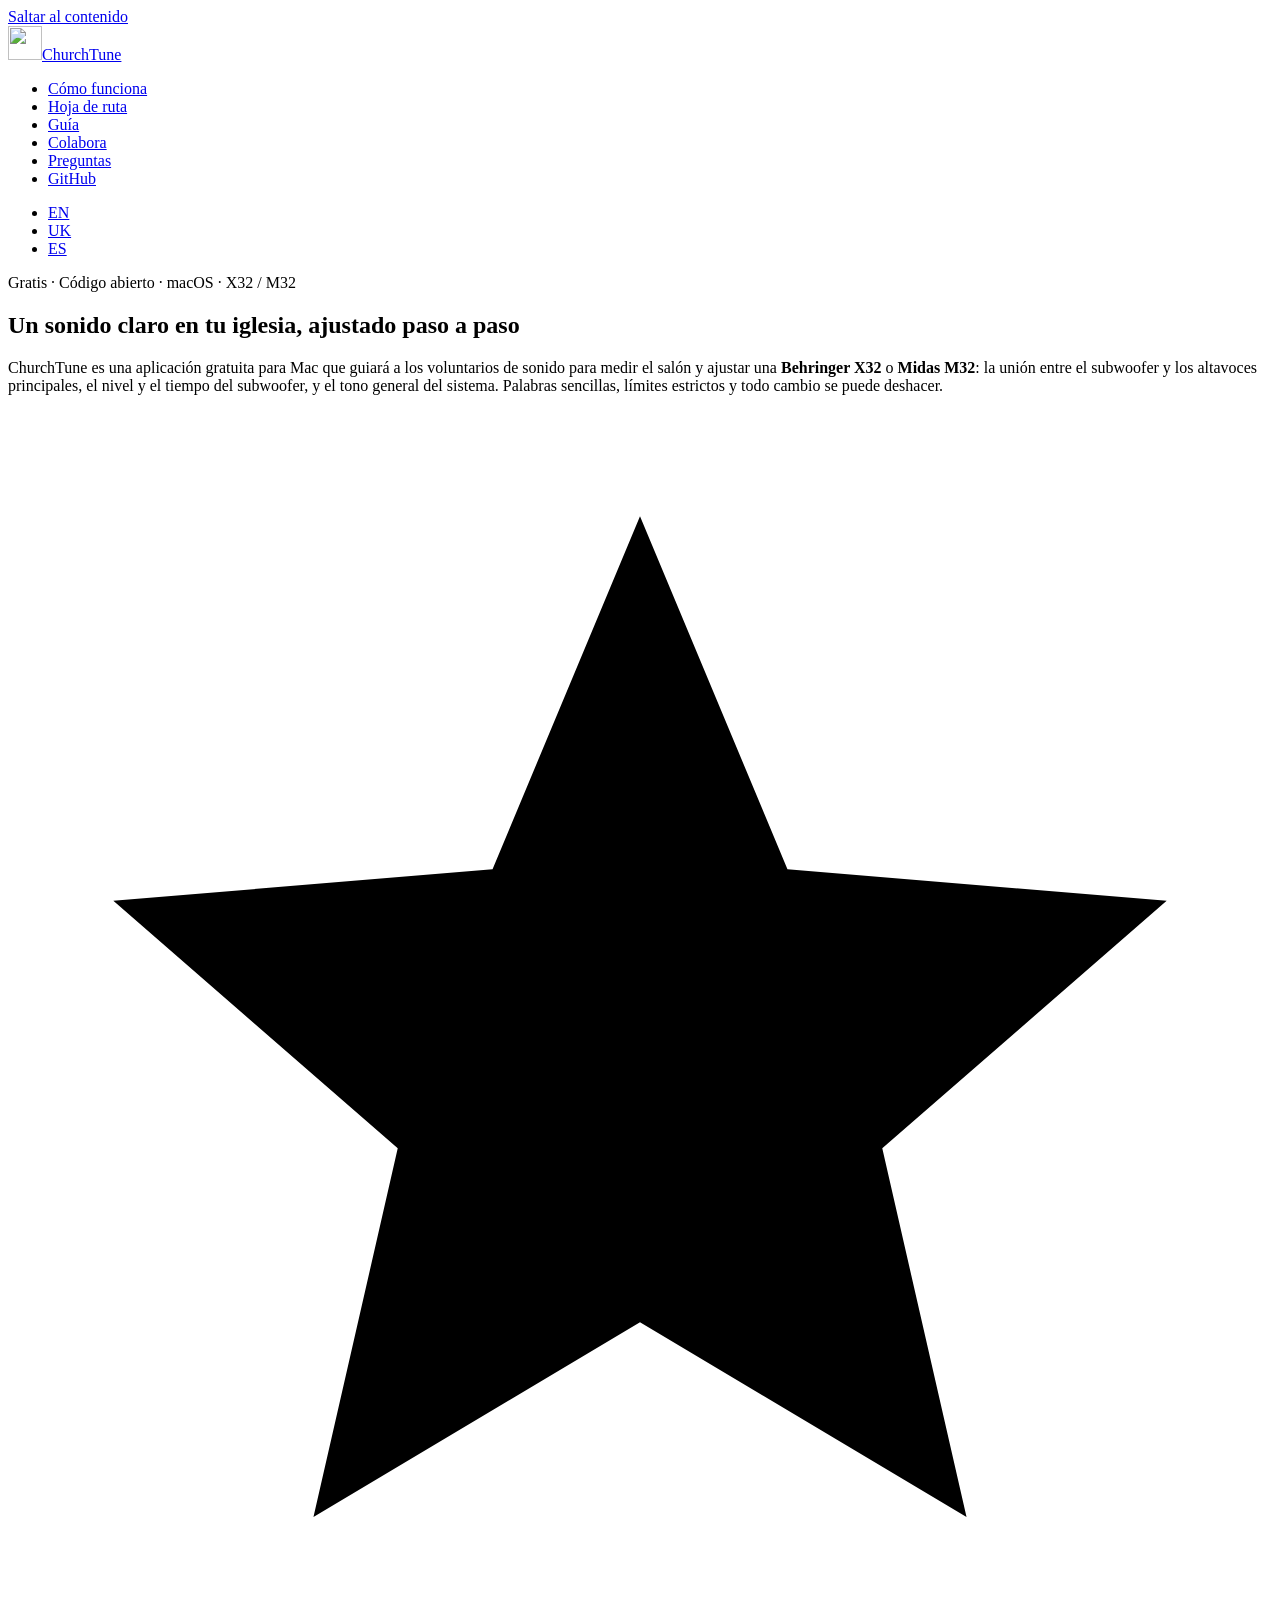
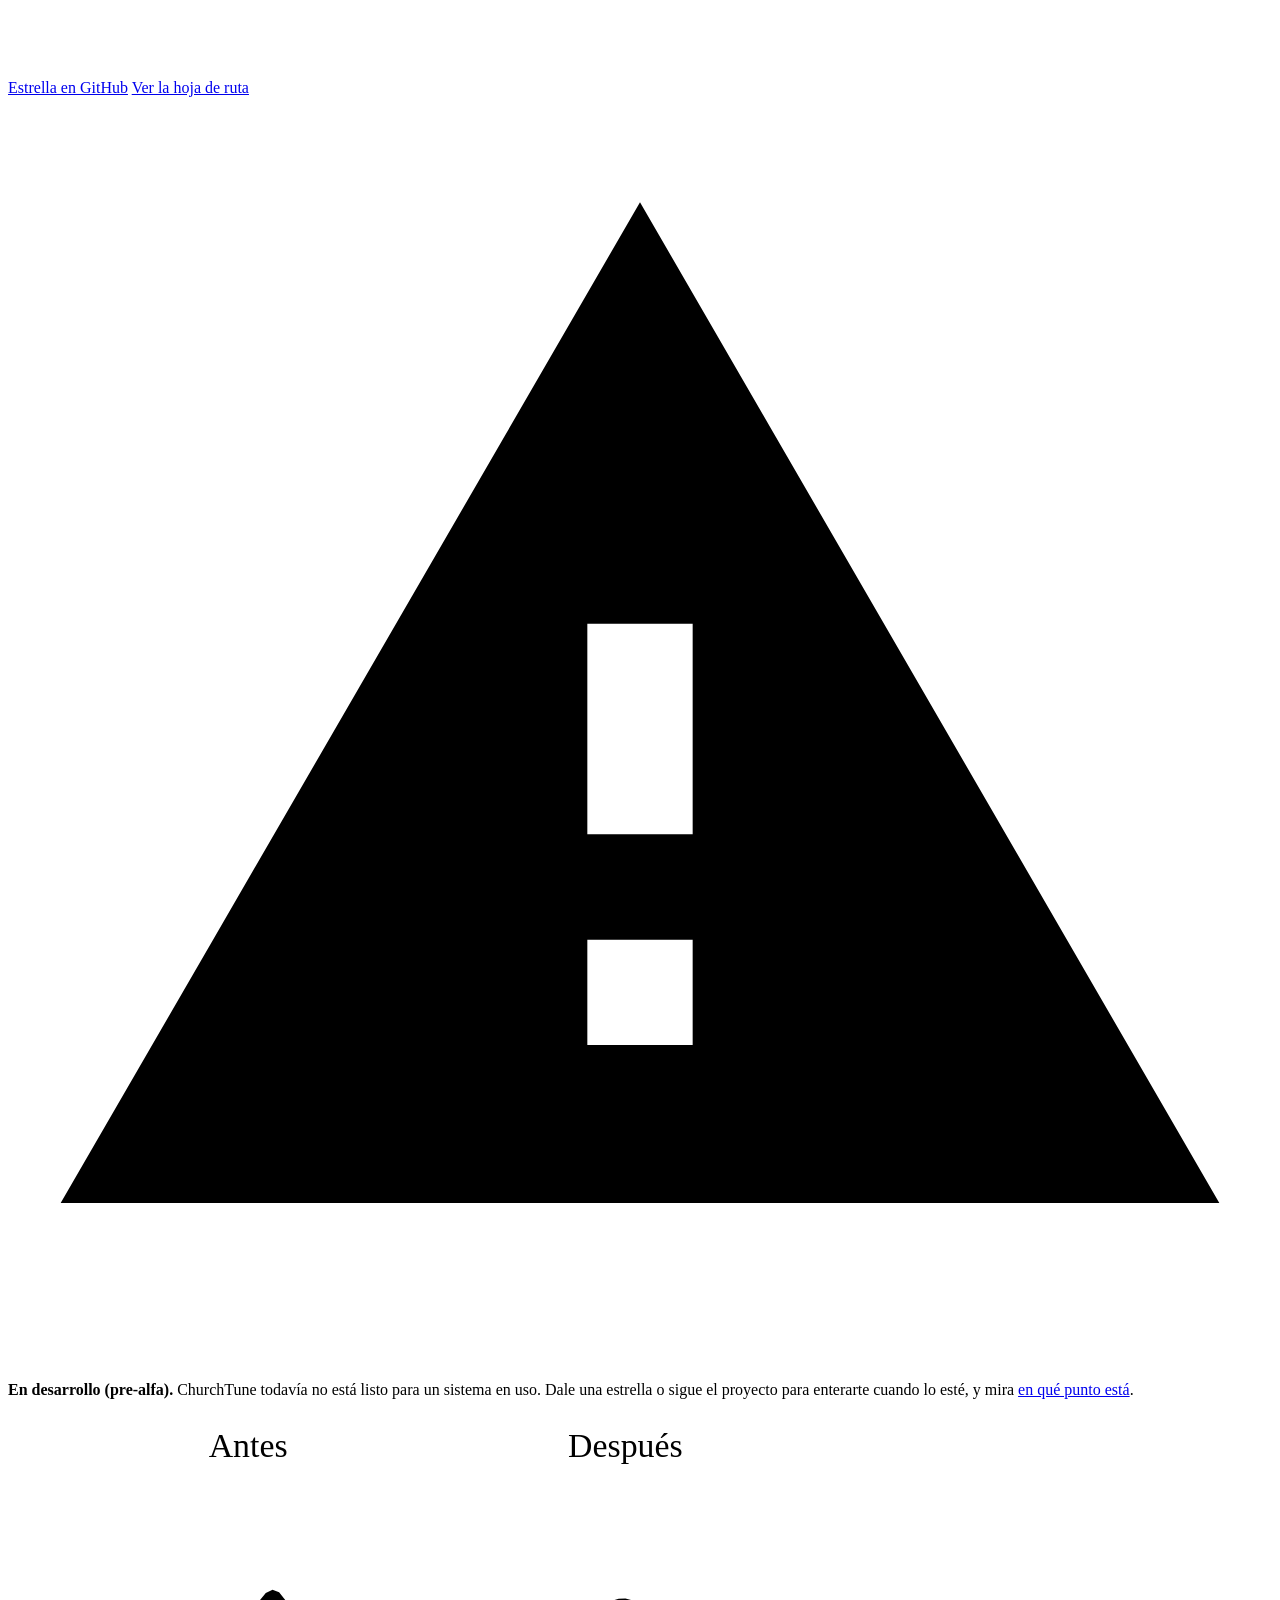
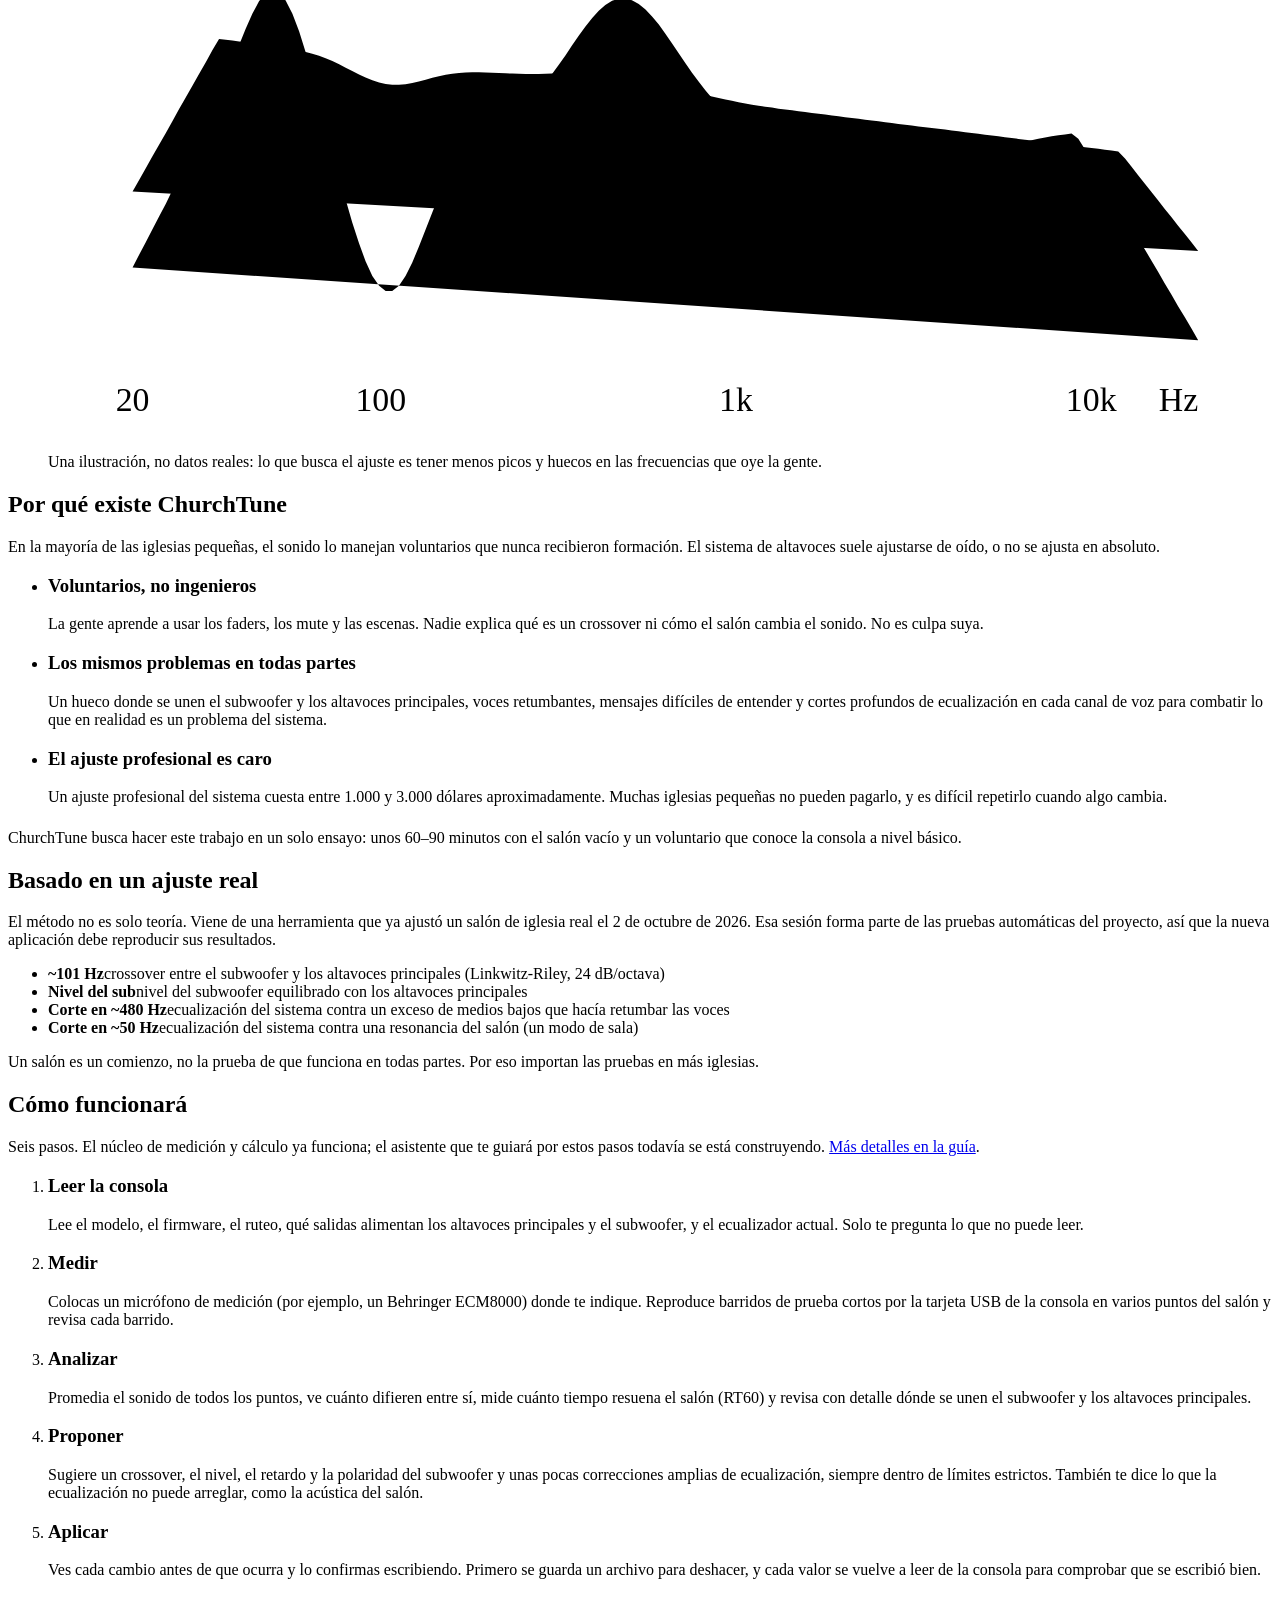
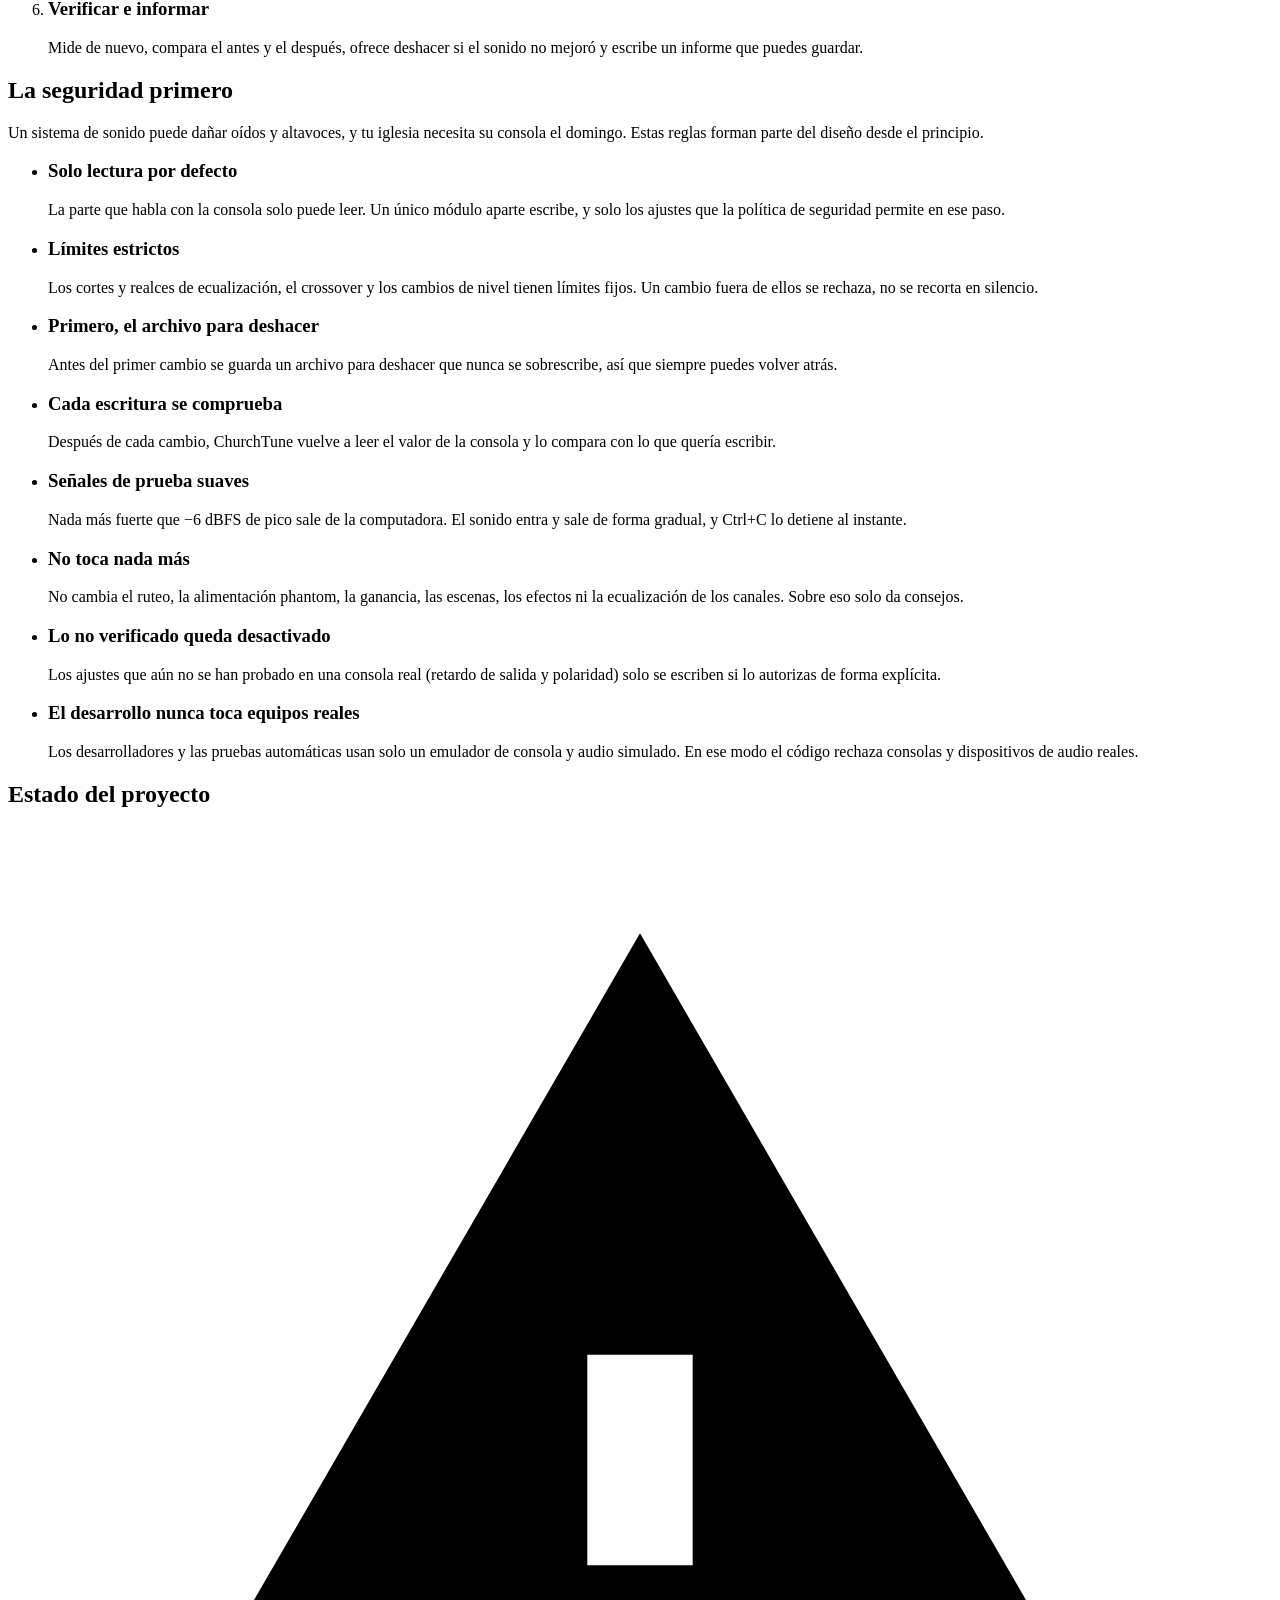
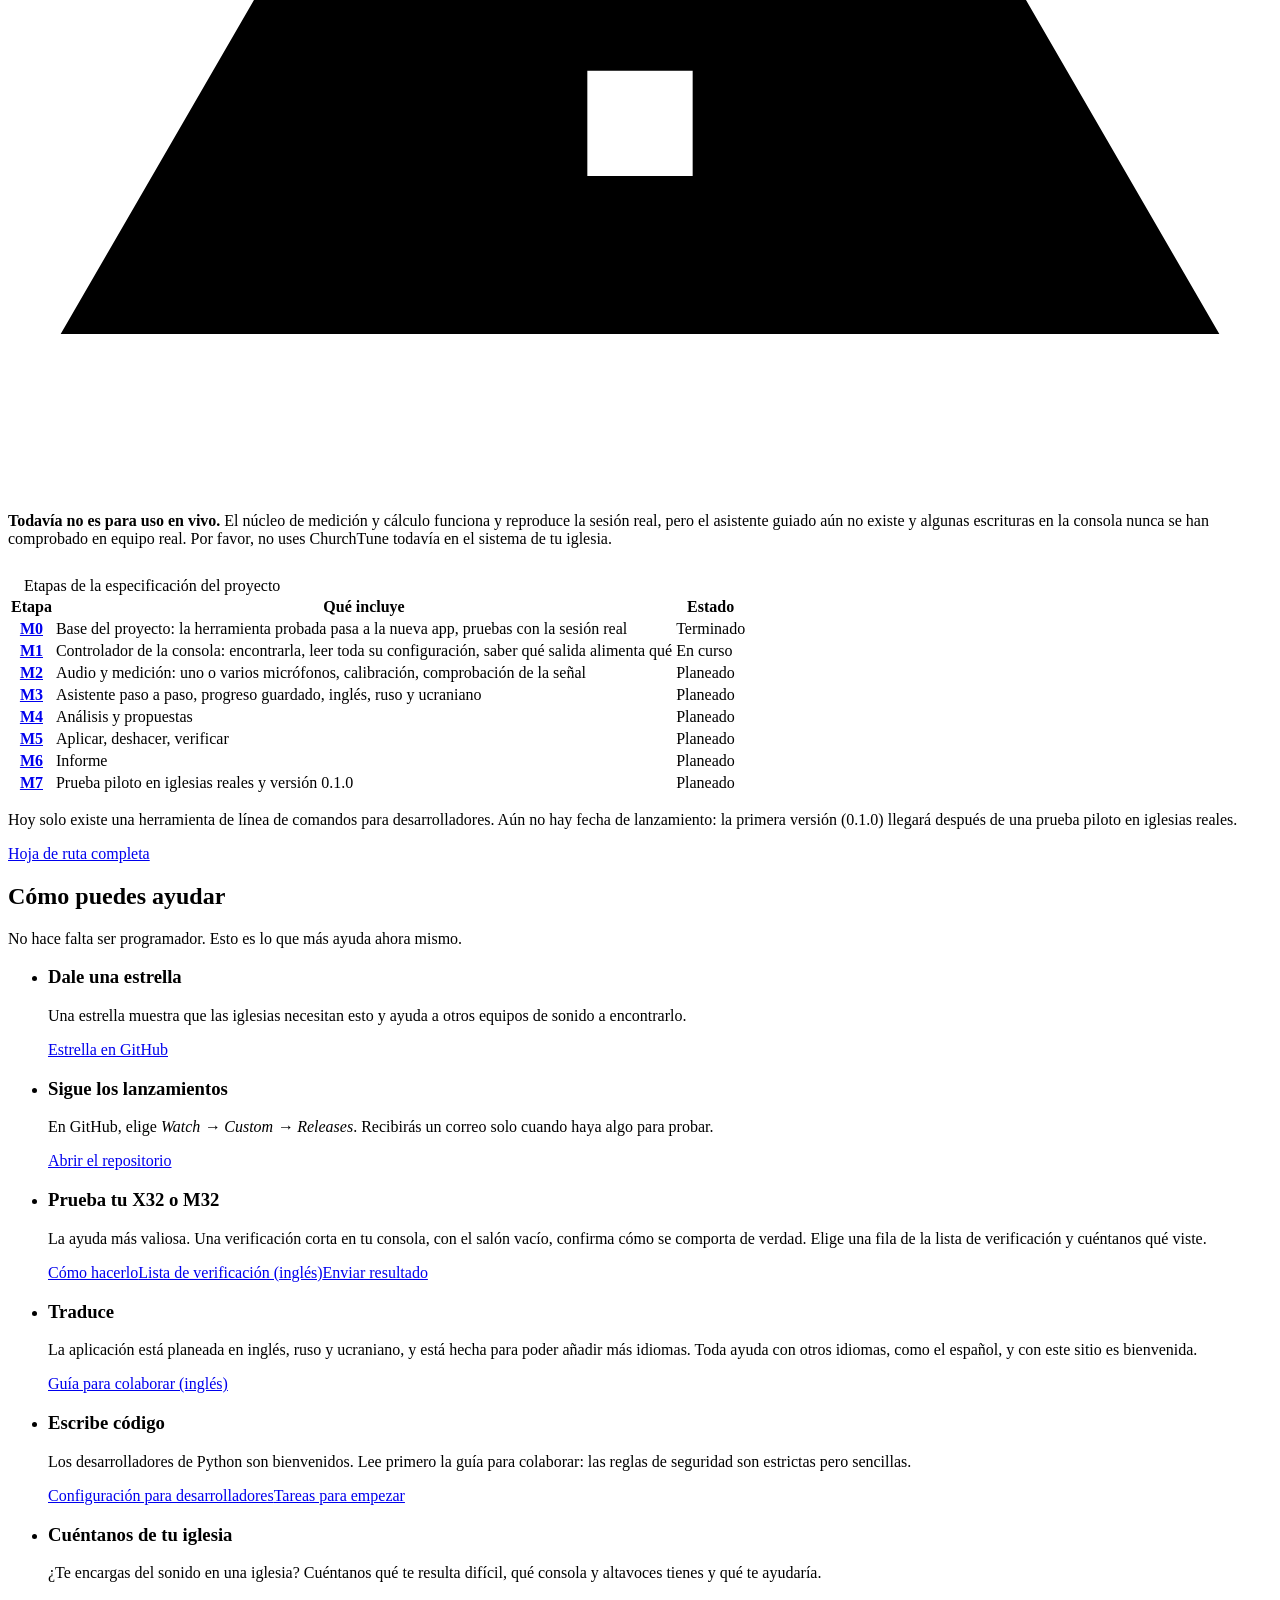
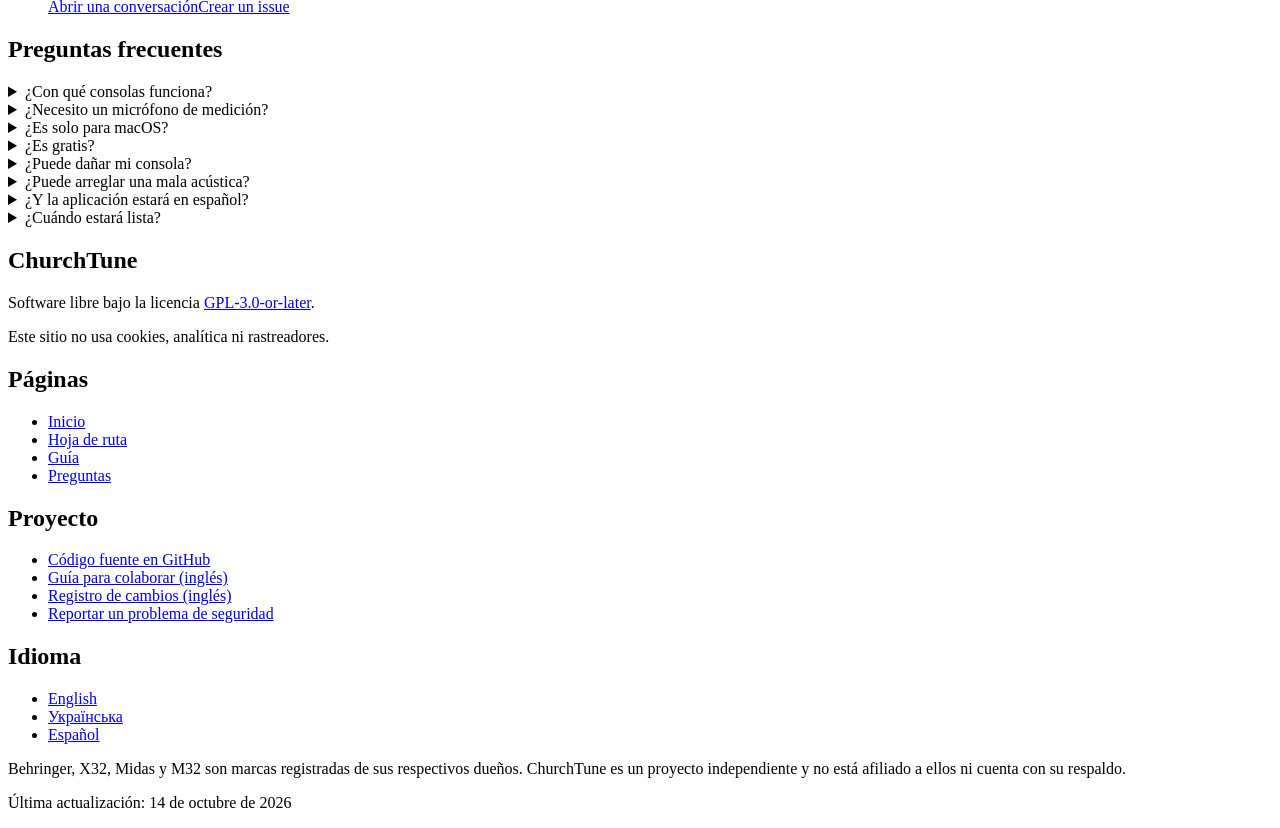
==== site/es/index.html @ 0384b65a "feat(site): add landing, roadmap and guide pages in English, Ukrainian and Spanish" ====
<!doctype html>
<html lang="es">
<head>
<meta charset="utf-8">
<meta name="viewport" content="width=device-width, initial-scale=1">
<title>ChurchTune — ajuste gratuito del sonido para iglesias con consola X32 o M32</title>
<meta name="description" content="Una aplicación gratuita y de código abierto para macOS que guiará a los voluntarios de sonido de la iglesia para medir el salón y ajustar una Behringer X32 o Midas M32. En desarrollo (pre-alfa).">
<link rel="canonical" href="https://mihailshumilov.github.io/ChurchAutoTune/es/">
<link rel="alternate" hreflang="en" href="https://mihailshumilov.github.io/ChurchAutoTune/en/"><link rel="alternate" hreflang="uk" href="https://mihailshumilov.github.io/ChurchAutoTune/uk/"><link rel="alternate" hreflang="es" href="https://mihailshumilov.github.io/ChurchAutoTune/es/"><link rel="alternate" hreflang="x-default" href="https://mihailshumilov.github.io/ChurchAutoTune/">
<link rel="icon" href="../assets/logo.svg" type="image/svg+xml">
<link rel="stylesheet" href="../assets/style.css">
<meta name="color-scheme" content="light dark">
<meta name="theme-color" content="#faf8f4" media="(prefers-color-scheme: light)">
<meta name="theme-color" content="#0f141c" media="(prefers-color-scheme: dark)">
<meta property="og:type" content="website">
<meta property="og:site_name" content="ChurchTune">
<meta property="og:title" content="ChurchTune — ajuste gratuito del sonido para iglesias con consola X32 o M32">
<meta property="og:description" content="Una aplicación gratuita y de código abierto para macOS que guiará a los voluntarios de sonido de la iglesia para medir el salón y ajustar una Behringer X32 o Midas M32. En desarrollo (pre-alfa).">
<meta property="og:url" content="https://mihailshumilov.github.io/ChurchAutoTune/es/">
<meta property="og:image" content="https://mihailshumilov.github.io/ChurchAutoTune/assets/og.png">
<meta property="og:image:width" content="1200">
<meta property="og:image:height" content="630">
<meta property="og:image:alt" content="ChurchTune: ajuste gratuito del sistema de sonido para iglesias con Behringer X32 o Midas M32">
<meta property="og:locale" content="es_ES">
<meta property="og:locale:alternate" content="en_US"><meta property="og:locale:alternate" content="uk_UA">
<meta name="twitter:card" content="summary_large_image">
<meta name="twitter:title" content="ChurchTune — ajuste gratuito del sonido para iglesias con consola X32 o M32">
<meta name="twitter:description" content="Una aplicación gratuita y de código abierto para macOS que guiará a los voluntarios de sonido de la iglesia para medir el salón y ajustar una Behringer X32 o Midas M32. En desarrollo (pre-alfa).">
<meta name="twitter:image" content="https://mihailshumilov.github.io/ChurchAutoTune/assets/og.png">
<meta name="twitter:image:alt" content="ChurchTune: ajuste gratuito del sistema de sonido para iglesias con Behringer X32 o Midas M32">
<script type="application/ld+json">{"@context": "https://schema.org", "@type": "SoftwareApplication", "name": "ChurchTune", "description": "Una aplicación gratuita y de código abierto para macOS que guiará a los voluntarios de sonido de la iglesia para medir el salón y ajustar una Behringer X32 o Midas M32. En desarrollo (pre-alfa).", "inLanguage": "es", "url": "https://mihailshumilov.github.io/ChurchAutoTune/es/", "image": "https://mihailshumilov.github.io/ChurchAutoTune/assets/og.png", "operatingSystem": "macOS", "applicationCategory": "MultimediaApplication", "isAccessibleForFree": true, "license": "https://spdx.org/licenses/GPL-3.0-or-later.html", "softwareHelp": "https://mihailshumilov.github.io/ChurchAutoTune/es/guide/", "sameAs": "https://github.com/mihailShumilov/ChurchAutoTune", "offers": {"@type": "Offer", "price": "0", "priceCurrency": "USD"}}</script>
</head>

<body>
<a class="skip" href="#main">Saltar al contenido</a>
<header class="site-header">
<div class="wrap">
<a class="brand" href="../es/"><img src="../assets/logo.svg" alt="" width="34" height="34">ChurchTune</a>
<nav class="main-nav" aria-label="Principal"><ul><li><a href="../es/#how">Cómo funciona</a></li><li><a href="../es/roadmap/">Hoja de ruta</a></li><li><a href="../es/guide/">Guía</a></li><li><a href="../es/#help">Colabora</a></li><li><a href="../es/#faq">Preguntas</a></li><li><a href="https://github.com/mihailShumilov/ChurchAutoTune">GitHub</a></li></ul></nav>
<nav class="lang-switch" aria-label="Idioma"><ul><li><a href="../en/" hreflang="en" lang="en"><abbr title="English" style="text-decoration:none">EN</abbr></a></li><li><a href="../uk/" hreflang="uk" lang="uk"><abbr title="Українська" style="text-decoration:none">UK</abbr></a></li><li><a href="../es/" hreflang="es" lang="es" aria-current="page"><abbr title="Español" style="text-decoration:none">ES</abbr></a></li></ul></nav>
</div>
</header>

<main id="main">
<section class="hero" aria-labelledby="hero-title">
<div class="wrap">
<div>
<p class="eyebrow">Gratis · Código abierto · macOS · X32 / M32</p>
<h1 id="hero-title">Un sonido claro en tu iglesia, ajustado paso a paso</h1>
<p class="lead">ChurchTune es una aplicación gratuita para Mac que guiará a los voluntarios de sonido para medir el salón y ajustar una <strong>Behringer X32</strong> o <strong>Midas M32</strong>: la unión entre el subwoofer y los altavoces principales, el nivel y el tiempo del subwoofer, y el tono general del sistema. Palabras sencillas, límites estrictos y todo cambio se puede deshacer.</p>
<div class="actions">
<a class="btn btn-primary" href="https://github.com/mihailShumilov/ChurchAutoTune"><svg viewBox="0 0 24 24" aria-hidden="true"><path d="M12 17.3 18.2 21l-1.6-7 5.4-4.7-7.2-.6L12 2 9.2 8.7 2 9.3 7.4 14l-1.6 7z"/></svg>Estrella en GitHub</a>
<a class="btn btn-ghost" href="../es/roadmap/">Ver la hoja de ruta</a>
</div>
<div class="notice" role="note"><svg viewBox="0 0 24 24" aria-hidden="true"><path d="M1 21h22L12 2 1 21zm12-3h-2v-2h2v2zm0-4h-2v-4h2v4z"/></svg><p><strong>En desarrollo (pre-alfa).</strong> ChurchTune todavía no está listo para un sistema en uso. Dale una estrella o sigue el proyecto para enterarte cuando lo esté, y mira <a href="../es/roadmap/">en qué punto está</a>.</p></div>
</div>
<figure class="figure">
<svg class="chart" viewBox="0 0 560 300" role="img" aria-labelledby="chart-title chart-desc"><title id="chart-title">Ilustración de una respuesta en frecuencia antes y después del ajuste</title><desc id="chart-desc">Un ejemplo dibujado, no una medición: la curva punteada tiene un pico en los graves profundos, un hueco donde se unen el subwoofer y los altavoces principales y una joroba en los medios bajos; la curva continua es suave y baja poco a poco.</desc><line class="grid" x1="40.0" y1="34" x2="40.0" y2="264"/><text class="axis-label" x="40.0" y="282" text-anchor="middle">20</text><line class="grid" x1="157.4" y1="34" x2="157.4" y2="264"/><text class="axis-label" x="157.4" y="282" text-anchor="middle">100</text><line class="grid" x1="325.4" y1="34" x2="325.4" y2="264"/><text class="axis-label" x="325.4" y="282" text-anchor="middle">1k</text><line class="grid" x1="493.4" y1="34" x2="493.4" y2="264"/><text class="axis-label" x="493.4" y="282" text-anchor="middle">10k</text><line class="grid" x1="40" y1="264.0" x2="544" y2="264.0"/><line class="grid" x1="40" y1="149.0" x2="544" y2="149.0"/><line class="grid" x1="40" y1="34.0" x2="544" y2="34.0"/><text class="axis-label" x="544" y="282" text-anchor="end">Hz</text><line class="before" x1="40" y1="16" x2="68" y2="16"/><text class="legend legend-before" x="76" y="20">Antes</text><line class="after" x1="210" y1="16" x2="238" y2="16"/><text class="legend legend-after" x="246" y="20">Después</text><path class="before" d="M40.0,214.0 L43.1,208.0 L46.3,202.0 L49.4,195.9 L52.6,189.8 L55.8,183.7 L58.9,177.3 L62.0,170.7 L65.2,163.7 L68.3,156.2 L71.5,148.0 L74.7,139.6 L77.8,135.4 L80.9,130.2 L84.1,123.8 L87.2,116.6 L90.4,108.8 L93.5,101.1 L96.7,93.9 L99.8,88.1 L103.0,84.2 L106.2,82.7 L109.3,83.8 L112.4,87.7 L115.6,94.0 L118.8,102.4 L121.9,112.3 L125.0,123.3 L128.2,134.9 L131.3,146.9 L134.5,158.8 L137.7,170.6 L140.8,182.0 L143.9,192.7 L147.1,202.6 L150.2,211.1 L153.4,218.0 L156.6,222.7 L159.7,225.1 L162.8,225.1 L166.0,222.6 L169.1,218.0 L172.3,211.7 L175.4,204.2 L178.6,196.1 L181.8,187.9 L184.9,180.2 L188.1,173.1 L191.2,167.0 L194.4,161.8 L197.5,157.6 L200.6,154.3 L203.8,151.6 L206.9,149.4 L210.1,147.4 L213.2,145.6 L216.4,143.7 L219.6,141.7 L222.7,139.4 L225.9,136.8 L229.0,133.8 L232.1,130.4 L235.3,126.7 L238.4,122.5 L241.6,118.1 L244.8,113.6 L247.9,108.9 L251.1,104.3 L254.2,100.0 L257.4,96.0 L260.5,92.6 L263.6,89.9 L266.8,87.9 L269.9,86.9 L273.1,86.8 L276.2,87.6 L279.4,89.4 L282.6,92.0 L285.7,95.3 L288.9,99.1 L292.0,103.5 L295.1,108.0 L298.3,112.7 L301.5,117.4 L304.6,121.9 L307.8,126.2 L310.9,130.2 L314.0,133.8 L317.2,137.0 L320.4,139.8 L323.5,142.3 L326.6,144.4 L329.8,146.3 L333.0,147.9 L336.1,149.3 L339.2,150.5 L342.4,151.6 L345.5,152.7 L348.7,153.7 L351.9,154.7 L355.0,155.7 L358.1,156.7 L361.3,157.8 L364.5,158.8 L367.6,159.8 L370.8,160.9 L373.9,161.9 L377.0,162.9 L380.2,163.9 L383.4,164.8 L386.5,165.6 L389.6,166.4 L392.8,167.0 L396.0,167.5 L399.1,167.9 L402.2,168.1 L405.4,168.2 L408.5,168.1 L411.7,167.9 L414.9,167.5 L418.0,167.0 L421.1,166.4 L424.3,165.7 L427.4,164.9 L430.6,164.0 L433.8,163.1 L436.9,162.1 L440.0,161.0 L443.2,160.0 L446.4,159.0 L449.5,158.0 L452.6,157.1 L455.8,156.2 L459.0,155.3 L462.1,154.5 L465.2,153.8 L468.4,153.1 L471.6,152.5 L474.7,152.0 L477.9,151.5 L481.0,151.1 L484.1,150.7 L487.3,153.1 L490.5,158.2 L493.6,163.3 L496.8,168.5 L499.9,173.7 L503.0,179.0 L506.2,184.3 L509.4,189.6 L512.5,194.9 L515.6,200.2 L518.8,205.5 L522.0,210.9 L525.1,216.2 L528.2,221.6 L531.4,226.9 L534.5,232.3 L537.7,237.6 L540.9,243.0 L544.0,248.4"/><path class="after" d="M40.0,178.1 L43.1,172.6 L46.3,167.0 L49.4,161.4 L52.6,155.8 L55.8,150.3 L58.9,144.7 L62.0,139.1 L65.2,133.5 L68.3,128.0 L71.5,122.4 L74.7,116.8 L77.8,111.2 L80.9,105.9 L84.1,106.3 L87.2,106.7 L90.4,107.1 L93.5,107.5 L96.7,107.9 L99.8,108.3 L103.0,108.7 L106.2,109.1 L109.3,109.6 L112.4,110.1 L115.6,110.7 L118.8,111.3 L121.9,112.1 L125.0,112.9 L128.2,113.9 L131.3,115.1 L134.5,116.4 L137.7,117.9 L140.8,119.5 L143.9,121.1 L147.1,122.7 L150.2,124.2 L153.4,125.5 L156.6,126.5 L159.7,127.2 L162.8,127.6 L166.0,127.6 L169.1,127.3 L172.3,126.7 L175.4,126.0 L178.6,125.2 L181.8,124.3 L184.9,123.6 L188.1,122.9 L191.2,122.4 L194.4,122.0 L197.5,121.8 L200.6,121.7 L203.8,121.7 L206.9,121.8 L210.1,121.9 L213.2,122.0 L216.4,122.2 L219.6,122.3 L222.7,122.4 L225.9,122.5 L229.0,122.5 L232.1,122.5 L235.3,122.4 L238.4,122.3 L241.6,122.2 L244.8,122.0 L247.9,121.8 L251.1,121.7 L254.2,121.5 L257.4,121.4 L260.5,121.4 L263.6,121.5 L266.8,121.6 L269.9,121.9 L273.1,122.3 L276.2,122.8 L279.4,123.4 L282.6,124.1 L285.7,124.9 L288.9,125.7 L292.0,126.7 L295.1,127.6 L298.3,128.6 L301.5,129.5 L304.6,130.5 L307.8,131.4 L310.9,132.3 L314.0,133.1 L317.2,133.9 L320.4,134.6 L323.5,135.2 L326.6,135.9 L329.8,136.4 L333.0,137.0 L336.1,137.5 L339.2,138.0 L342.4,138.4 L345.5,138.9 L348.7,139.3 L351.9,139.7 L355.0,140.1 L358.1,140.5 L361.3,140.9 L364.5,141.3 L367.6,141.7 L370.8,142.1 L373.9,142.5 L377.0,142.9 L380.2,143.3 L383.4,143.7 L386.5,144.1 L389.6,144.5 L392.8,144.9 L396.0,145.3 L399.1,145.7 L402.2,146.1 L405.4,146.5 L408.5,146.9 L411.7,147.3 L414.9,147.7 L418.0,148.0 L421.1,148.4 L424.3,148.8 L427.4,149.2 L430.6,149.6 L433.8,150.0 L436.9,150.4 L440.0,150.8 L443.2,151.2 L446.4,151.6 L449.5,152.0 L452.6,152.4 L455.8,152.8 L459.0,153.2 L462.1,153.6 L465.2,154.0 L468.4,154.4 L471.6,154.7 L474.7,155.1 L477.9,155.5 L481.0,155.9 L484.1,156.3 L487.3,156.7 L490.5,157.1 L493.6,157.5 L496.8,157.9 L499.9,158.3 L503.0,158.7 L506.2,159.1 L509.4,162.5 L512.5,166.4 L515.6,170.4 L518.8,174.4 L522.0,178.4 L525.1,182.3 L528.2,186.3 L531.4,190.3 L534.5,194.3 L537.7,198.2 L540.9,202.2 L544.0,206.2"/></svg>
<figcaption>Una ilustración, no datos reales: lo que busca el ajuste es tener menos picos y huecos en las frecuencias que oye la gente.</figcaption>
</figure>
</div>
</section>
<section class="section section-alt" id="problem" aria-labelledby="problem-title">
<div class="wrap">
<h2 id="problem-title">Por qué existe ChurchTune</h2>
<p class="section-intro">En la mayoría de las iglesias pequeñas, el sonido lo manejan voluntarios que nunca recibieron formación. El sistema de altavoces suele ajustarse de oído, o no se ajusta en absoluto.</p>
<ul class="cards"><li class="card"><h3>Voluntarios, no ingenieros</h3><p>La gente aprende a usar los faders, los mute y las escenas. Nadie explica qué es un crossover ni cómo el salón cambia el sonido. No es culpa suya.</p></li><li class="card"><h3>Los mismos problemas en todas partes</h3><p>Un hueco donde se unen el subwoofer y los altavoces principales, voces retumbantes, mensajes difíciles de entender y cortes profundos de ecualización en cada canal de voz para combatir lo que en realidad es un problema del sistema.</p></li><li class="card"><h3>El ajuste profesional es caro</h3><p>Un ajuste profesional del sistema cuesta entre 1.000 y 3.000 dólares aproximadamente. Muchas iglesias pequeñas no pueden pagarlo, y es difícil repetirlo cuando algo cambia.</p></li></ul>
<p class="note" style="margin-top:1.4rem">ChurchTune busca hacer este trabajo en un solo ensayo: unos 60–90 minutos con el salón vacío y un voluntario que conoce la consola a nivel básico.</p>
</div>
</section>
<section class="section" id="proof" aria-labelledby="proof-title">
<div class="wrap">
<h2 id="proof-title">Basado en un ajuste real</h2>
<p class="section-intro">El método no es solo teoría. Viene de una herramienta que ya ajustó un salón de iglesia real el 2 de octubre de 2026. Esa sesión forma parte de las pruebas automáticas del proyecto, así que la nueva aplicación debe reproducir sus resultados.</p>
<ul class="facts"><li><strong>~101 Hz</strong><span>crossover entre el subwoofer y los altavoces principales (Linkwitz-Riley, 24 dB/octava)</span></li><li><strong>Nivel del sub</strong><span>nivel del subwoofer equilibrado con los altavoces principales</span></li><li><strong>Corte en ~480 Hz</strong><span>ecualización del sistema contra un exceso de medios bajos que hacía retumbar las voces</span></li><li><strong>Corte en ~50 Hz</strong><span>ecualización del sistema contra una resonancia del salón (un modo de sala)</span></li></ul>
<p class="note">Un salón es un comienzo, no la prueba de que funciona en todas partes. Por eso importan las pruebas en más iglesias.</p>
</div>
</section>
<section class="section section-alt" id="how" aria-labelledby="how-title">
<div class="wrap">
<h2 id="how-title">Cómo funcionará</h2>
<p class="section-intro">Seis pasos. El núcleo de medición y cálculo ya funciona; el asistente que te guiará por estos pasos todavía se está construyendo. <a href="../es/guide/#volunteer-workflow">Más detalles en la guía</a>.</p>
<ol class="steps"><li><h3>Leer la consola</h3><p>Lee el modelo, el firmware, el ruteo, qué salidas alimentan los altavoces principales y el subwoofer, y el ecualizador actual. Solo te pregunta lo que no puede leer.</p></li><li><h3>Medir</h3><p>Colocas un micrófono de medición (por ejemplo, un Behringer ECM8000) donde te indique. Reproduce barridos de prueba cortos por la tarjeta USB de la consola en varios puntos del salón y revisa cada barrido.</p></li><li><h3>Analizar</h3><p>Promedia el sonido de todos los puntos, ve cuánto difieren entre sí, mide cuánto tiempo resuena el salón (RT60) y revisa con detalle dónde se unen el subwoofer y los altavoces principales.</p></li><li><h3>Proponer</h3><p>Sugiere un crossover, el nivel, el retardo y la polaridad del subwoofer y unas pocas correcciones amplias de ecualización, siempre dentro de límites estrictos. También te dice lo que la ecualización no puede arreglar, como la acústica del salón.</p></li><li><h3>Aplicar</h3><p>Ves cada cambio antes de que ocurra y lo confirmas escribiendo. Primero se guarda un archivo para deshacer, y cada valor se vuelve a leer de la consola para comprobar que se escribió bien.</p></li><li><h3>Verificar e informar</h3><p>Mide de nuevo, compara el antes y el después, ofrece deshacer si el sonido no mejoró y escribe un informe que puedes guardar.</p></li></ol>
</div>
</section>
<section class="section" id="safety" aria-labelledby="safety-title">
<div class="wrap">
<h2 id="safety-title">La seguridad primero</h2>
<p class="section-intro">Un sistema de sonido puede dañar oídos y altavoces, y tu iglesia necesita su consola el domingo. Estas reglas forman parte del diseño desde el principio.</p>
<ul class="checks"><li><h3>Solo lectura por defecto</h3><p>La parte que habla con la consola solo puede leer. Un único módulo aparte escribe, y solo los ajustes que la política de seguridad permite en ese paso.</p></li><li><h3>Límites estrictos</h3><p>Los cortes y realces de ecualización, el crossover y los cambios de nivel tienen límites fijos. Un cambio fuera de ellos se rechaza, no se recorta en silencio.</p></li><li><h3>Primero, el archivo para deshacer</h3><p>Antes del primer cambio se guarda un archivo para deshacer que nunca se sobrescribe, así que siempre puedes volver atrás.</p></li><li><h3>Cada escritura se comprueba</h3><p>Después de cada cambio, ChurchTune vuelve a leer el valor de la consola y lo compara con lo que quería escribir.</p></li><li><h3>Señales de prueba suaves</h3><p>Nada más fuerte que −6 dBFS de pico sale de la computadora. El sonido entra y sale de forma gradual, y Ctrl+C lo detiene al instante.</p></li><li><h3>No toca nada más</h3><p>No cambia el ruteo, la alimentación phantom, la ganancia, las escenas, los efectos ni la ecualización de los canales. Sobre eso solo da consejos.</p></li><li><h3>Lo no verificado queda desactivado</h3><p>Los ajustes que aún no se han probado en una consola real (retardo de salida y polaridad) solo se escriben si lo autorizas de forma explícita.</p></li><li><h3>El desarrollo nunca toca equipos reales</h3><p>Los desarrolladores y las pruebas automáticas usan solo un emulador de consola y audio simulado. En ese modo el código rechaza consolas y dispositivos de audio reales.</p></li></ul>
</div>
</section>
<section class="section section-alt" id="status" aria-labelledby="status-title">
<div class="wrap">
<h2 id="status-title">Estado del proyecto</h2>
<div class="notice" role="note"><svg viewBox="0 0 24 24" aria-hidden="true"><path d="M1 21h22L12 2 1 21zm12-3h-2v-2h2v2zm0-4h-2v-4h2v4z"/></svg><p><strong>Todavía no es para uso en vivo.</strong> El núcleo de medición y cálculo funciona y reproduce la sesión real, pero el asistente guiado aún no existe y algunas escrituras en la consola nunca se han comprobado en equipo real. Por favor, no uses ChurchTune todavía en el sistema de tu iglesia.</p></div>
<div class="table-wrap"><table>
<caption class="note" style="text-align:left;padding:0.8rem 1rem 0">Etapas de la especificación del proyecto</caption>
<thead><tr><th scope="col">Etapa</th><th scope="col">Qué incluye</th><th scope="col">Estado</th></tr></thead>
<tbody><tr><th scope="row"><a href="../es/roadmap/#m0">M0</a></th><td>Base del proyecto: la herramienta probada pasa a la nueva app, pruebas con la sesión real</td><td><span class="badge badge-done">Terminado</span></td></tr><tr><th scope="row"><a href="../es/roadmap/#m1">M1</a></th><td>Controlador de la consola: encontrarla, leer toda su configuración, saber qué salida alimenta qué</td><td><span class="badge badge-progress">En curso</span></td></tr><tr><th scope="row"><a href="../es/roadmap/#m2">M2</a></th><td>Audio y medición: uno o varios micrófonos, calibración, comprobación de la señal</td><td><span class="badge badge-planned">Planeado</span></td></tr><tr><th scope="row"><a href="../es/roadmap/#m3">M3</a></th><td>Asistente paso a paso, progreso guardado, inglés, ruso y ucraniano</td><td><span class="badge badge-planned">Planeado</span></td></tr><tr><th scope="row"><a href="../es/roadmap/#m4">M4</a></th><td>Análisis y propuestas</td><td><span class="badge badge-planned">Planeado</span></td></tr><tr><th scope="row"><a href="../es/roadmap/#m5">M5</a></th><td>Aplicar, deshacer, verificar</td><td><span class="badge badge-planned">Planeado</span></td></tr><tr><th scope="row"><a href="../es/roadmap/#m6">M6</a></th><td>Informe</td><td><span class="badge badge-planned">Planeado</span></td></tr><tr><th scope="row"><a href="../es/roadmap/#m7">M7</a></th><td>Prueba piloto en iglesias reales y versión 0.1.0</td><td><span class="badge badge-planned">Planeado</span></td></tr></tbody></table></div>
<p>Hoy solo existe una herramienta de línea de comandos para desarrolladores. Aún no hay fecha de lanzamiento: la primera versión (0.1.0) llegará después de una prueba piloto en iglesias reales.</p>
<p><a class="btn btn-ghost" href="../es/roadmap/">Hoja de ruta completa</a></p>
</div>
</section>
<section class="section" id="help" aria-labelledby="help-title">
<div class="wrap">
<h2 id="help-title">Cómo puedes ayudar</h2>
<p class="section-intro">No hace falta ser programador. Esto es lo que más ayuda ahora mismo.</p>
<ul class="cards"><li class="card"><h3>Dale una estrella</h3><p>Una estrella muestra que las iglesias necesitan esto y ayuda a otros equipos de sonido a encontrarlo.</p><div class="links"><a href="https://github.com/mihailShumilov/ChurchAutoTune">Estrella en GitHub</a></div></li><li class="card"><h3>Sigue los lanzamientos</h3><p>En GitHub, elige <em>Watch → Custom → Releases</em>. Recibirás un correo solo cuando haya algo para probar.</p><div class="links"><a href="https://github.com/mihailShumilov/ChurchAutoTune">Abrir el repositorio</a></div></li><li class="card"><h3>Prueba tu X32 o M32</h3><p>La ayuda más valiosa. Una verificación corta en tu consola, con el salón vacío, confirma cómo se comporta de verdad. Elige una fila de la lista de verificación y cuéntanos qué viste.</p><div class="links"><a href="../es/guide/#hardware-check">Cómo hacerlo</a><a href="https://github.com/mihailShumilov/ChurchAutoTune/blob/main/docs/hardware-checklist.md">Lista de verificación (inglés)</a><a href="https://github.com/mihailShumilov/ChurchAutoTune/issues/new?template=hardware_report.yml">Enviar resultado</a></div></li><li class="card"><h3>Traduce</h3><p>La aplicación está planeada en inglés, ruso y ucraniano, y está hecha para poder añadir más idiomas. Toda ayuda con otros idiomas, como el español, y con este sitio es bienvenida.</p><div class="links"><a href="https://github.com/mihailShumilov/ChurchAutoTune/blob/main/CONTRIBUTING.md">Guía para colaborar (inglés)</a></div></li><li class="card"><h3>Escribe código</h3><p>Los desarrolladores de Python son bienvenidos. Lee primero la guía para colaborar: las reglas de seguridad son estrictas pero sencillas.</p><div class="links"><a href="../es/guide/#developers">Configuración para desarrolladores</a><a href="https://github.com/mihailShumilov/ChurchAutoTune/issues?q=is%3Aopen+label%3A%22good+first+issue%22">Tareas para empezar</a></div></li><li class="card"><h3>Cuéntanos de tu iglesia</h3><p>¿Te encargas del sonido en una iglesia? Cuéntanos qué te resulta difícil, qué consola y altavoces tienes y qué te ayudaría.</p><div class="links"><a href="https://github.com/mihailShumilov/ChurchAutoTune/discussions">Abrir una conversación</a><a href="https://github.com/mihailShumilov/ChurchAutoTune/issues/new/choose">Crear un issue</a></div></li></ul>
</div>
</section>
<section class="section section-alt" id="faq" aria-labelledby="faq-title">
<div class="wrap">
<h2 id="faq-title">Preguntas frecuentes</h2>
<div class="faq"><details><summary>¿Con qué consolas funciona?</summary><div><p>Se está construyendo para la familia Behringer X32 y Midas M32 con firmware 4.x y una tarjeta de audio USB (como la X-USB de la X32). Hasta ahora el método se ha usado en una X32 Producer. Los demás modelos necesitan verificaciones en equipo real; por eso tus reportes son tan importantes. Otras consolas, como X Air, WING, Allen &amp; Heath o Yamaha, no forman parte de la primera versión.</p></div></details><details><summary>¿Necesito un micrófono de medición?</summary><div><p>Sí, por ejemplo un Behringer ECM8000 conectado a una entrada de la consola. Basta con un micrófono: lo vas moviendo de un punto a otro. También está previsto usar varios micrófonos a la vez. Un micrófono de voz no sirve, porque no está hecho para captar todas las frecuencias por igual.</p></div></details><details><summary>¿Es solo para macOS?</summary><div><p>Sí, la aplicación está pensada para una Mac conectada a la consola. El núcleo está escrito para poder funcionar en otros sistemas, y las pruebas automáticas también corren en Linux, pero Windows y Linux no tendrán soporte en la primera versión.</p></div></details><details><summary>¿Es gratis?</summary><div><p>Sí. Es gratuita y de código abierto, bajo la licencia <a href="https://github.com/mihailShumilov/ChurchAutoTune/blob/main/LICENSE">GPL-3.0-or-later</a>. Sin cuentas, sin suscripciones y sin telemetría.</p></div></details><details><summary>¿Puede dañar mi consola?</summary><div><p>Está diseñada para que no ocurra. Solo cambia unos pocos ajustes del sistema dentro de límites estrictos, guarda primero un archivo para deshacer y comprueba cada valor después de escribirlo. Nunca toca el ruteo, la ganancia, la alimentación phantom ni las escenas. Pero está en pre-alfa: no la uses todavía en un sistema en uso y guarda una escena en la consola antes de cualquier prueba.</p></div></details><details><summary>¿Puede arreglar una mala acústica?</summary><div><p>No. La ecualización puede suavizar algunos problemas, pero no elimina el eco ni una reverberación larga y confusa. ChurchTune mide cuánto resuena el salón y te dice con claridad lo que la ecualización no puede arreglar.</p></div></details><details><summary>¿Y la aplicación estará en español?</summary><div><p>Los idiomas previstos para la primera versión son inglés, ruso y ucraniano, pero la aplicación está preparada para añadir cualquier idioma. Si quieres ayudar con la traducción al español, cuéntanoslo en GitHub.</p></div></details><details><summary>¿Cuándo estará lista?</summary><div><p>Todavía no hay fecha. El asistente guiado está previsto para la etapa M3, y la primera versión (0.1.0) llegará después de una prueba piloto en iglesias reales. Sigue la <a href="../es/roadmap/">hoja de ruta</a> y los lanzamientos en GitHub.</p></div></details></div>
</div>
</section>
</main>
<footer class="site-footer">
<div class="wrap">
<div class="cols">
<div>
<h2>ChurchTune</h2>
<p>Software libre bajo la licencia <a href="https://github.com/mihailShumilov/ChurchAutoTune/blob/main/LICENSE">GPL-3.0-or-later</a>.</p>
<p>Este sitio no usa cookies, analítica ni rastreadores.</p>
</div>
<div>
<h2>Páginas</h2>
<ul>
<li><a href="../es/">Inicio</a></li>
<li><a href="../es/roadmap/">Hoja de ruta</a></li>
<li><a href="../es/guide/">Guía</a></li>
<li><a href="../es/#faq">Preguntas</a></li>
</ul>
</div>
<div>
<h2>Proyecto</h2>
<ul>
<li><a href="https://github.com/mihailShumilov/ChurchAutoTune">Código fuente en GitHub</a></li>
<li><a href="https://github.com/mihailShumilov/ChurchAutoTune/blob/main/CONTRIBUTING.md">Guía para colaborar (inglés)</a></li>
<li><a href="https://github.com/mihailShumilov/ChurchAutoTune/blob/main/CHANGELOG.md">Registro de cambios (inglés)</a></li>
<li><a href="https://github.com/mihailShumilov/ChurchAutoTune/security/advisories/new">Reportar un problema de seguridad</a></li>
</ul>
</div>
<div>
<h2>Idioma</h2>
<ul><li><a href="../en/" hreflang="en" lang="en">English</a></li><li><a href="../uk/" hreflang="uk" lang="uk">Українська</a></li><li><a href="../es/" hreflang="es" lang="es">Español</a></li></ul>
</div>
</div>
<p>Behringer, X32, Midas y M32 son marcas registradas de sus respectivos dueños. ChurchTune es un proyecto independiente y no está afiliado a ellos ni cuenta con su respaldo.</p>
<p>Última actualización: <time datetime="2026-10-14">14 de octubre de 2026</time></p>
</div>
</footer>
</body>
</html>
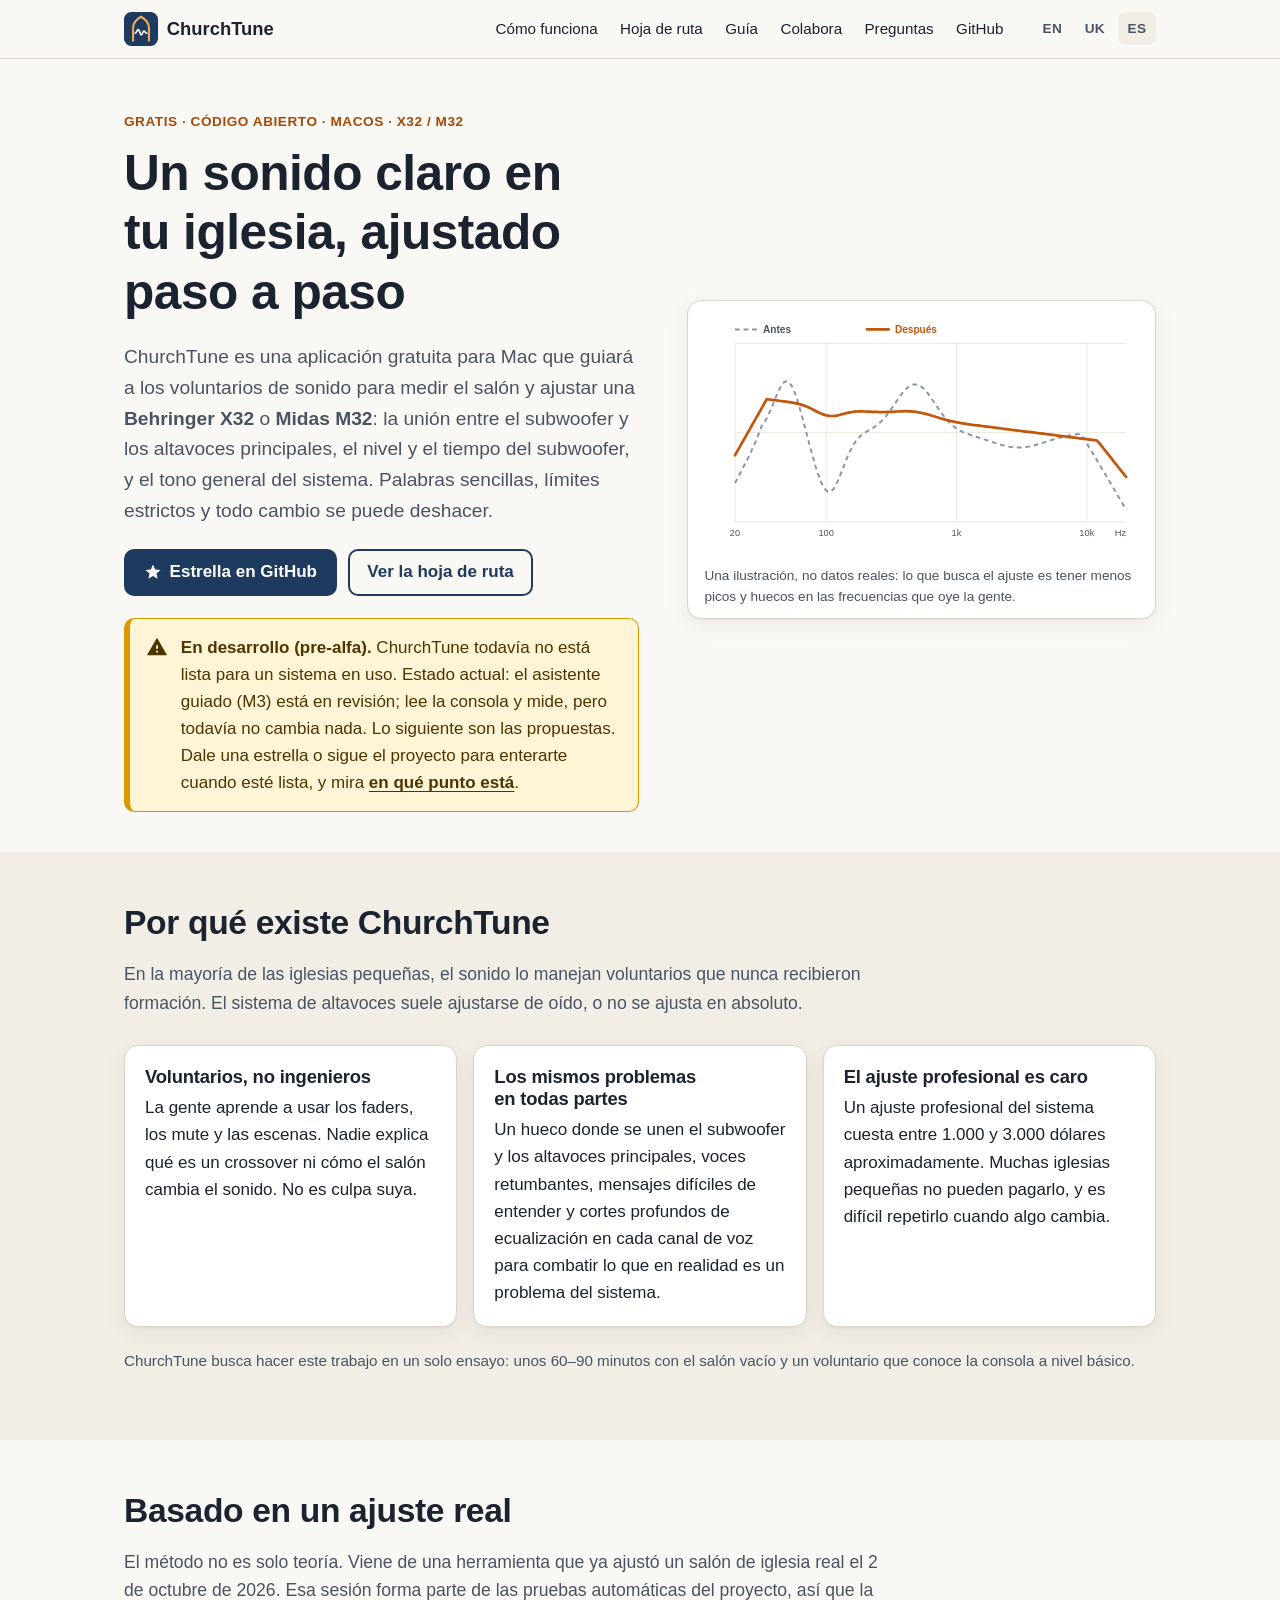
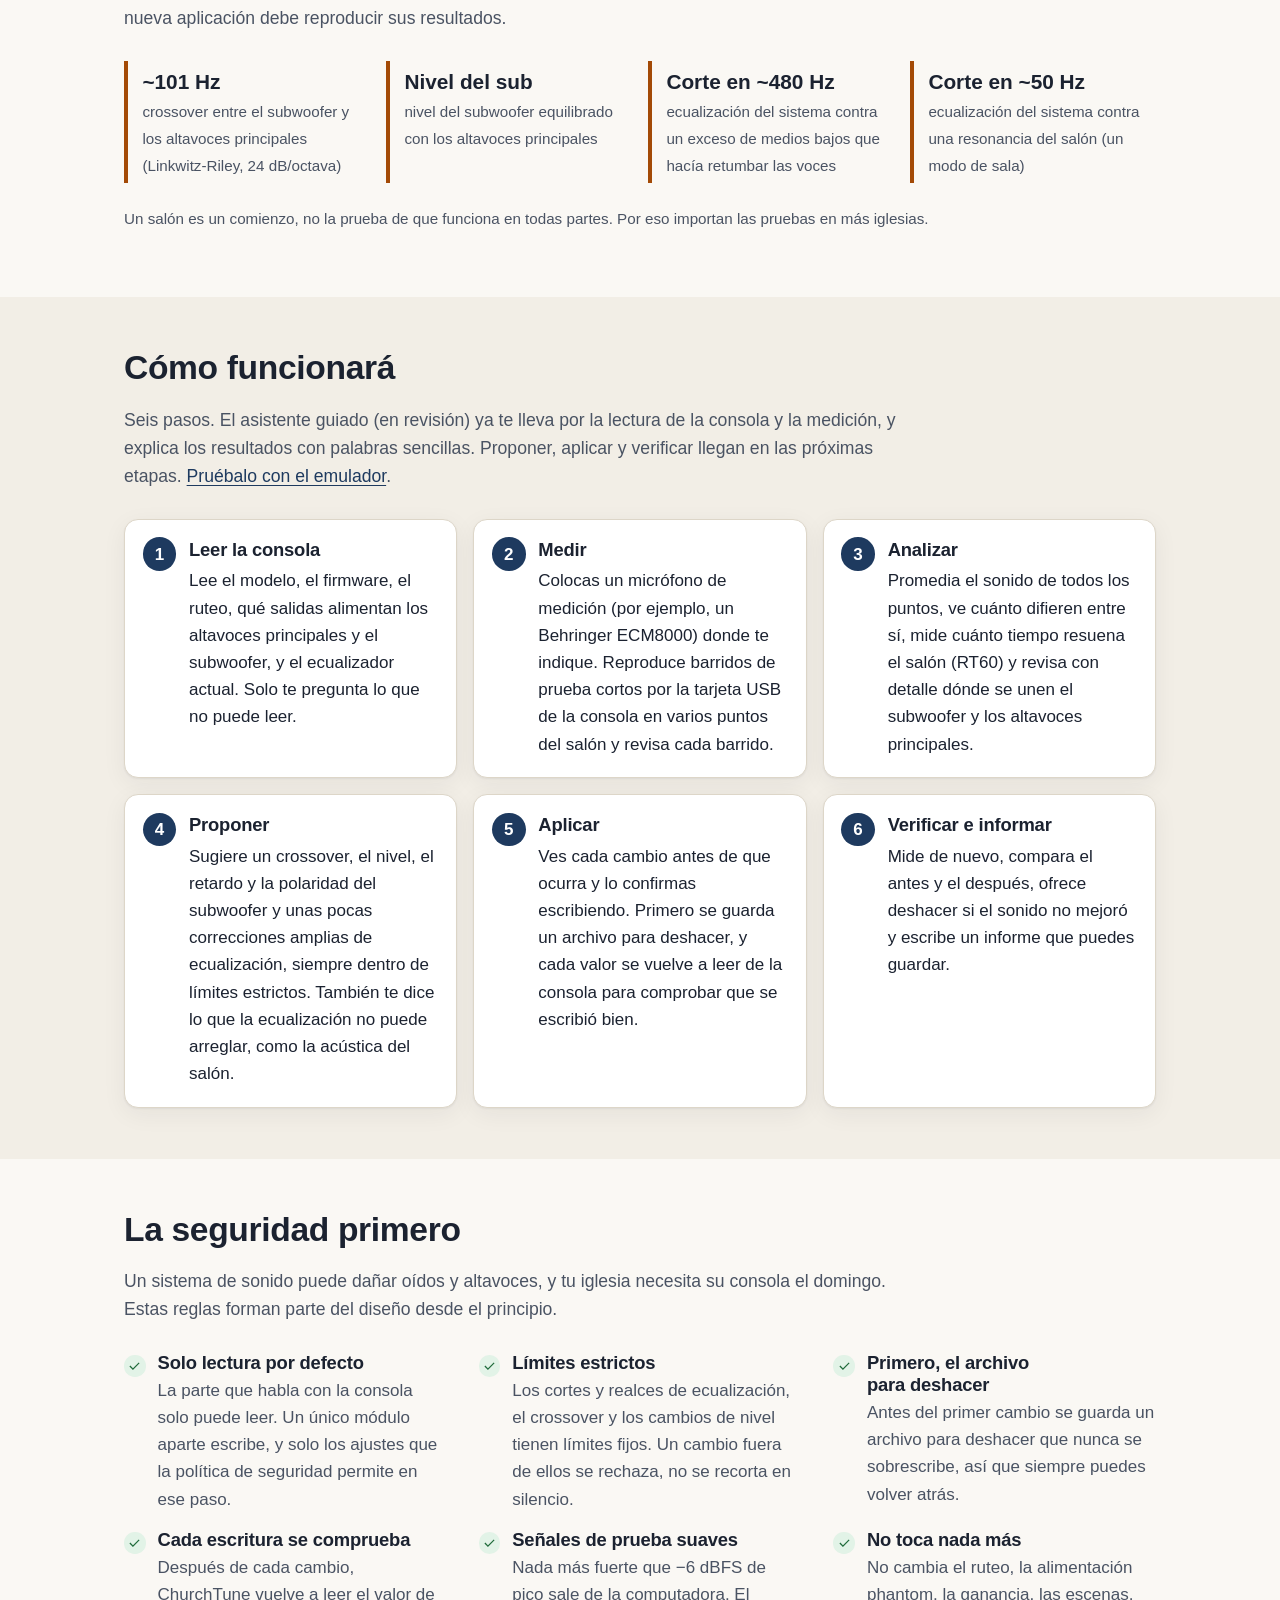
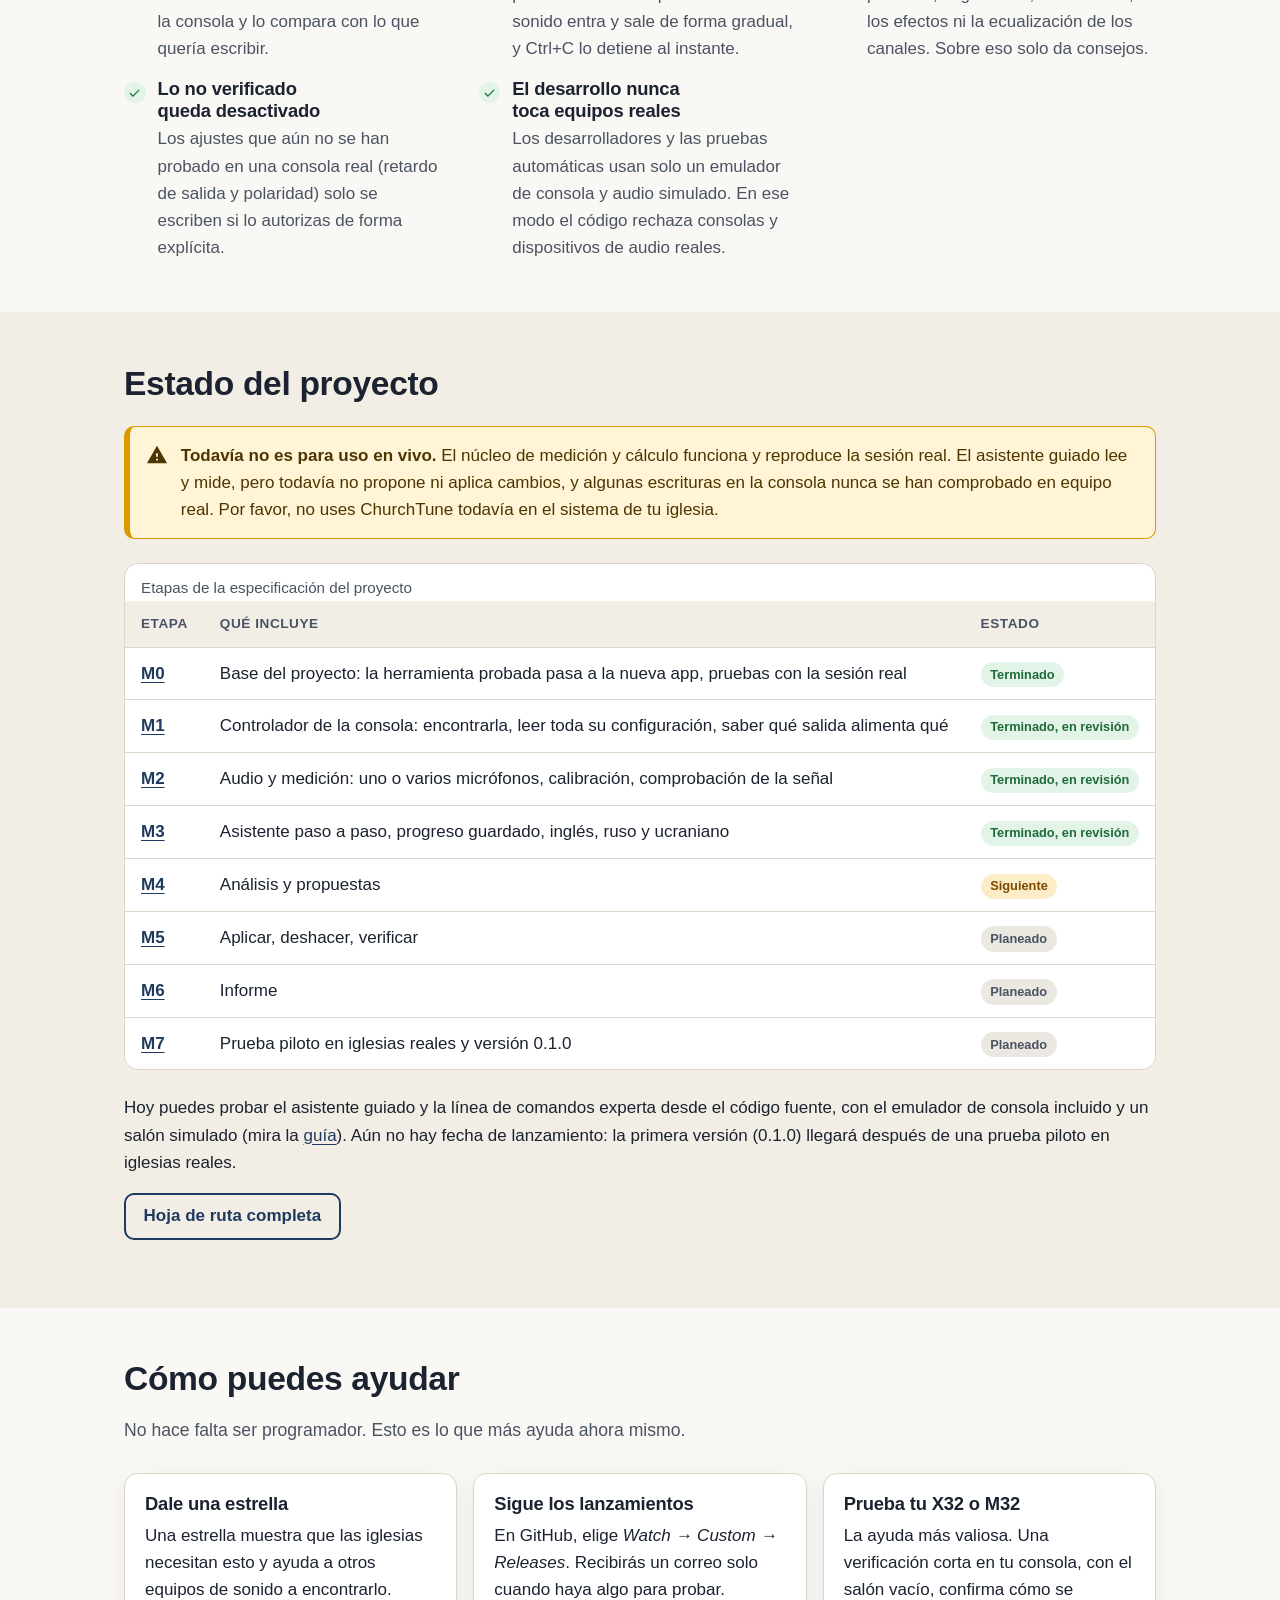
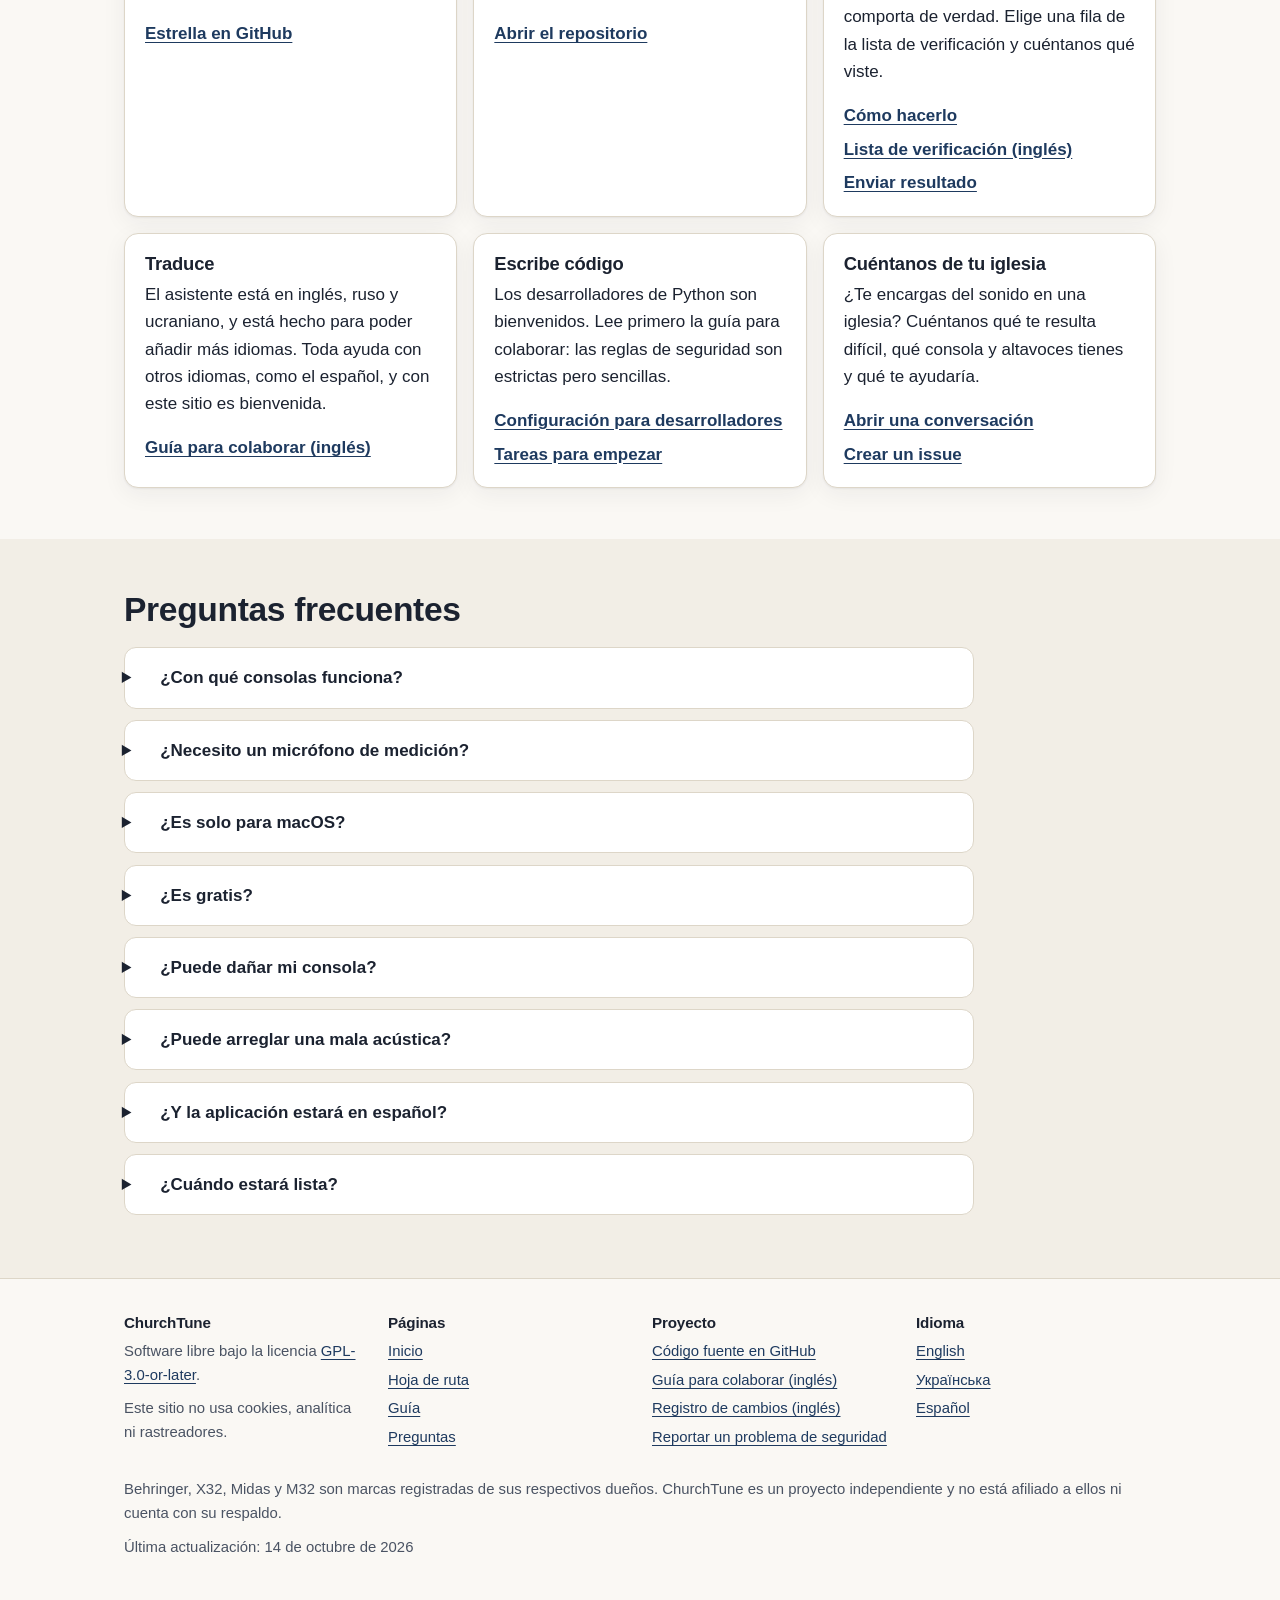
==== commit d39d2248: "docs(site): status and roadmap after M3 Mark M1-M3 as done and in review (PRs #8-#10) with what each" ====
--- a/site/es/index.html
+++ b/site/es/index.html
@@ -52,7 +52,7 @@
 <a class="btn btn-primary" href="https://github.com/mihailShumilov/ChurchAutoTune"><svg viewBox="0 0 24 24" aria-hidden="true"><path d="M12 17.3 18.2 21l-1.6-7 5.4-4.7-7.2-.6L12 2 9.2 8.7 2 9.3 7.4 14l-1.6 7z"/></svg>Estrella en GitHub</a>
 <a class="btn btn-ghost" href="../es/roadmap/">Ver la hoja de ruta</a>
 </div>
-<div class="notice" role="note"><svg viewBox="0 0 24 24" aria-hidden="true"><path d="M1 21h22L12 2 1 21zm12-3h-2v-2h2v2zm0-4h-2v-4h2v4z"/></svg><p><strong>En desarrollo (pre-alfa).</strong> ChurchTune todavía no está listo para un sistema en uso. Dale una estrella o sigue el proyecto para enterarte cuando lo esté, y mira <a href="../es/roadmap/">en qué punto está</a>.</p></div>
+<div class="notice" role="note"><svg viewBox="0 0 24 24" aria-hidden="true"><path d="M1 21h22L12 2 1 21zm12-3h-2v-2h2v2zm0-4h-2v-4h2v4z"/></svg><p><strong>En desarrollo (pre-alfa).</strong> ChurchTune todavía no está lista para un sistema en uso. Estado actual: el asistente guiado (M3) está en revisión; lee la consola y mide, pero todavía no cambia nada. Lo siguiente son las propuestas. Dale una estrella o sigue el proyecto para enterarte cuando esté lista, y mira <a href="../es/roadmap/">en qué punto está</a>.</p></div>
 </div>
 <figure class="figure">
 <svg class="chart" viewBox="0 0 560 300" role="img" aria-labelledby="chart-title chart-desc"><title id="chart-title">Ilustración de una respuesta en frecuencia antes y después del ajuste</title><desc id="chart-desc">Un ejemplo dibujado, no una medición: la curva punteada tiene un pico en los graves profundos, un hueco donde se unen el subwoofer y los altavoces principales y una joroba en los medios bajos; la curva continua es suave y baja poco a poco.</desc><line class="grid" x1="40.0" y1="34" x2="40.0" y2="264"/><text class="axis-label" x="40.0" y="282" text-anchor="middle">20</text><line class="grid" x1="157.4" y1="34" x2="157.4" y2="264"/><text class="axis-label" x="157.4" y="282" text-anchor="middle">100</text><line class="grid" x1="325.4" y1="34" x2="325.4" y2="264"/><text class="axis-label" x="325.4" y="282" text-anchor="middle">1k</text><line class="grid" x1="493.4" y1="34" x2="493.4" y2="264"/><text class="axis-label" x="493.4" y="282" text-anchor="middle">10k</text><line class="grid" x1="40" y1="264.0" x2="544" y2="264.0"/><line class="grid" x1="40" y1="149.0" x2="544" y2="149.0"/><line class="grid" x1="40" y1="34.0" x2="544" y2="34.0"/><text class="axis-label" x="544" y="282" text-anchor="end">Hz</text><line class="before" x1="40" y1="16" x2="68" y2="16"/><text class="legend legend-before" x="76" y="20">Antes</text><line class="after" x1="210" y1="16" x2="238" y2="16"/><text class="legend legend-after" x="246" y="20">Después</text><path class="before" d="M40.0,214.0 L43.1,208.0 L46.3,202.0 L49.4,195.9 L52.6,189.8 L55.8,183.7 L58.9,177.3 L62.0,170.7 L65.2,163.7 L68.3,156.2 L71.5,148.0 L74.7,139.6 L77.8,135.4 L80.9,130.2 L84.1,123.8 L87.2,116.6 L90.4,108.8 L93.5,101.1 L96.7,93.9 L99.8,88.1 L103.0,84.2 L106.2,82.7 L109.3,83.8 L112.4,87.7 L115.6,94.0 L118.8,102.4 L121.9,112.3 L125.0,123.3 L128.2,134.9 L131.3,146.9 L134.5,158.8 L137.7,170.6 L140.8,182.0 L143.9,192.7 L147.1,202.6 L150.2,211.1 L153.4,218.0 L156.6,222.7 L159.7,225.1 L162.8,225.1 L166.0,222.6 L169.1,218.0 L172.3,211.7 L175.4,204.2 L178.6,196.1 L181.8,187.9 L184.9,180.2 L188.1,173.1 L191.2,167.0 L194.4,161.8 L197.5,157.6 L200.6,154.3 L203.8,151.6 L206.9,149.4 L210.1,147.4 L213.2,145.6 L216.4,143.7 L219.6,141.7 L222.7,139.4 L225.9,136.8 L229.0,133.8 L232.1,130.4 L235.3,126.7 L238.4,122.5 L241.6,118.1 L244.8,113.6 L247.9,108.9 L251.1,104.3 L254.2,100.0 L257.4,96.0 L260.5,92.6 L263.6,89.9 L266.8,87.9 L269.9,86.9 L273.1,86.8 L276.2,87.6 L279.4,89.4 L282.6,92.0 L285.7,95.3 L288.9,99.1 L292.0,103.5 L295.1,108.0 L298.3,112.7 L301.5,117.4 L304.6,121.9 L307.8,126.2 L310.9,130.2 L314.0,133.8 L317.2,137.0 L320.4,139.8 L323.5,142.3 L326.6,144.4 L329.8,146.3 L333.0,147.9 L336.1,149.3 L339.2,150.5 L342.4,151.6 L345.5,152.7 L348.7,153.7 L351.9,154.7 L355.0,155.7 L358.1,156.7 L361.3,157.8 L364.5,158.8 L367.6,159.8 L370.8,160.9 L373.9,161.9 L377.0,162.9 L380.2,163.9 L383.4,164.8 L386.5,165.6 L389.6,166.4 L392.8,167.0 L396.0,167.5 L399.1,167.9 L402.2,168.1 L405.4,168.2 L408.5,168.1 L411.7,167.9 L414.9,167.5 L418.0,167.0 L421.1,166.4 L424.3,165.7 L427.4,164.9 L430.6,164.0 L433.8,163.1 L436.9,162.1 L440.0,161.0 L443.2,160.0 L446.4,159.0 L449.5,158.0 L452.6,157.1 L455.8,156.2 L459.0,155.3 L462.1,154.5 L465.2,153.8 L468.4,153.1 L471.6,152.5 L474.7,152.0 L477.9,151.5 L481.0,151.1 L484.1,150.7 L487.3,153.1 L490.5,158.2 L493.6,163.3 L496.8,168.5 L499.9,173.7 L503.0,179.0 L506.2,184.3 L509.4,189.6 L512.5,194.9 L515.6,200.2 L518.8,205.5 L522.0,210.9 L525.1,216.2 L528.2,221.6 L531.4,226.9 L534.5,232.3 L537.7,237.6 L540.9,243.0 L544.0,248.4"/><path class="after" d="M40.0,178.1 L43.1,172.6 L46.3,167.0 L49.4,161.4 L52.6,155.8 L55.8,150.3 L58.9,144.7 L62.0,139.1 L65.2,133.5 L68.3,128.0 L71.5,122.4 L74.7,116.8 L77.8,111.2 L80.9,105.9 L84.1,106.3 L87.2,106.7 L90.4,107.1 L93.5,107.5 L96.7,107.9 L99.8,108.3 L103.0,108.7 L106.2,109.1 L109.3,109.6 L112.4,110.1 L115.6,110.7 L118.8,111.3 L121.9,112.1 L125.0,112.9 L128.2,113.9 L131.3,115.1 L134.5,116.4 L137.7,117.9 L140.8,119.5 L143.9,121.1 L147.1,122.7 L150.2,124.2 L153.4,125.5 L156.6,126.5 L159.7,127.2 L162.8,127.6 L166.0,127.6 L169.1,127.3 L172.3,126.7 L175.4,126.0 L178.6,125.2 L181.8,124.3 L184.9,123.6 L188.1,122.9 L191.2,122.4 L194.4,122.0 L197.5,121.8 L200.6,121.7 L203.8,121.7 L206.9,121.8 L210.1,121.9 L213.2,122.0 L216.4,122.2 L219.6,122.3 L222.7,122.4 L225.9,122.5 L229.0,122.5 L232.1,122.5 L235.3,122.4 L238.4,122.3 L241.6,122.2 L244.8,122.0 L247.9,121.8 L251.1,121.7 L254.2,121.5 L257.4,121.4 L260.5,121.4 L263.6,121.5 L266.8,121.6 L269.9,121.9 L273.1,122.3 L276.2,122.8 L279.4,123.4 L282.6,124.1 L285.7,124.9 L288.9,125.7 L292.0,126.7 L295.1,127.6 L298.3,128.6 L301.5,129.5 L304.6,130.5 L307.8,131.4 L310.9,132.3 L314.0,133.1 L317.2,133.9 L320.4,134.6 L323.5,135.2 L326.6,135.9 L329.8,136.4 L333.0,137.0 L336.1,137.5 L339.2,138.0 L342.4,138.4 L345.5,138.9 L348.7,139.3 L351.9,139.7 L355.0,140.1 L358.1,140.5 L361.3,140.9 L364.5,141.3 L367.6,141.7 L370.8,142.1 L373.9,142.5 L377.0,142.9 L380.2,143.3 L383.4,143.7 L386.5,144.1 L389.6,144.5 L392.8,144.9 L396.0,145.3 L399.1,145.7 L402.2,146.1 L405.4,146.5 L408.5,146.9 L411.7,147.3 L414.9,147.7 L418.0,148.0 L421.1,148.4 L424.3,148.8 L427.4,149.2 L430.6,149.6 L433.8,150.0 L436.9,150.4 L440.0,150.8 L443.2,151.2 L446.4,151.6 L449.5,152.0 L452.6,152.4 L455.8,152.8 L459.0,153.2 L462.1,153.6 L465.2,154.0 L468.4,154.4 L471.6,154.7 L474.7,155.1 L477.9,155.5 L481.0,155.9 L484.1,156.3 L487.3,156.7 L490.5,157.1 L493.6,157.5 L496.8,157.9 L499.9,158.3 L503.0,158.7 L506.2,159.1 L509.4,162.5 L512.5,166.4 L515.6,170.4 L518.8,174.4 L522.0,178.4 L525.1,182.3 L528.2,186.3 L531.4,190.3 L534.5,194.3 L537.7,198.2 L540.9,202.2 L544.0,206.2"/></svg>
@@ -79,7 +79,7 @@
 <section class="section section-alt" id="how" aria-labelledby="how-title">
 <div class="wrap">
 <h2 id="how-title">Cómo funcionará</h2>
-<p class="section-intro">Seis pasos. El núcleo de medición y cálculo ya funciona; el asistente que te guiará por estos pasos todavía se está construyendo. <a href="../es/guide/#volunteer-workflow">Más detalles en la guía</a>.</p>
+<p class="section-intro">Seis pasos. El asistente guiado (en revisión) ya te lleva por la lectura de la consola y la medición, y explica los resultados con palabras sencillas. Proponer, aplicar y verificar llegan en las próximas etapas. <a href="../es/guide/#try-wizard">Pruébalo con el emulador</a>.</p>
 <ol class="steps"><li><h3>Leer la consola</h3><p>Lee el modelo, el firmware, el ruteo, qué salidas alimentan los altavoces principales y el subwoofer, y el ecualizador actual. Solo te pregunta lo que no puede leer.</p></li><li><h3>Medir</h3><p>Colocas un micrófono de medición (por ejemplo, un Behringer ECM8000) donde te indique. Reproduce barridos de prueba cortos por la tarjeta USB de la consola en varios puntos del salón y revisa cada barrido.</p></li><li><h3>Analizar</h3><p>Promedia el sonido de todos los puntos, ve cuánto difieren entre sí, mide cuánto tiempo resuena el salón (RT60) y revisa con detalle dónde se unen el subwoofer y los altavoces principales.</p></li><li><h3>Proponer</h3><p>Sugiere un crossover, el nivel, el retardo y la polaridad del subwoofer y unas pocas correcciones amplias de ecualización, siempre dentro de límites estrictos. También te dice lo que la ecualización no puede arreglar, como la acústica del salón.</p></li><li><h3>Aplicar</h3><p>Ves cada cambio antes de que ocurra y lo confirmas escribiendo. Primero se guarda un archivo para deshacer, y cada valor se vuelve a leer de la consola para comprobar que se escribió bien.</p></li><li><h3>Verificar e informar</h3><p>Mide de nuevo, compara el antes y el después, ofrece deshacer si el sonido no mejoró y escribe un informe que puedes guardar.</p></li></ol>
 </div>
 </section>
@@ -93,12 +93,12 @@
 <section class="section section-alt" id="status" aria-labelledby="status-title">
 <div class="wrap">
 <h2 id="status-title">Estado del proyecto</h2>
-<div class="notice" role="note"><svg viewBox="0 0 24 24" aria-hidden="true"><path d="M1 21h22L12 2 1 21zm12-3h-2v-2h2v2zm0-4h-2v-4h2v4z"/></svg><p><strong>Todavía no es para uso en vivo.</strong> El núcleo de medición y cálculo funciona y reproduce la sesión real, pero el asistente guiado aún no existe y algunas escrituras en la consola nunca se han comprobado en equipo real. Por favor, no uses ChurchTune todavía en el sistema de tu iglesia.</p></div>
+<div class="notice" role="note"><svg viewBox="0 0 24 24" aria-hidden="true"><path d="M1 21h22L12 2 1 21zm12-3h-2v-2h2v2zm0-4h-2v-4h2v4z"/></svg><p><strong>Todavía no es para uso en vivo.</strong> El núcleo de medición y cálculo funciona y reproduce la sesión real. El asistente guiado lee y mide, pero todavía no propone ni aplica cambios, y algunas escrituras en la consola nunca se han comprobado en equipo real. Por favor, no uses ChurchTune todavía en el sistema de tu iglesia.</p></div>
 <div class="table-wrap"><table>
 <caption class="note" style="text-align:left;padding:0.8rem 1rem 0">Etapas de la especificación del proyecto</caption>
 <thead><tr><th scope="col">Etapa</th><th scope="col">Qué incluye</th><th scope="col">Estado</th></tr></thead>
-<tbody><tr><th scope="row"><a href="../es/roadmap/#m0">M0</a></th><td>Base del proyecto: la herramienta probada pasa a la nueva app, pruebas con la sesión real</td><td><span class="badge badge-done">Terminado</span></td></tr><tr><th scope="row"><a href="../es/roadmap/#m1">M1</a></th><td>Controlador de la consola: encontrarla, leer toda su configuración, saber qué salida alimenta qué</td><td><span class="badge badge-progress">En curso</span></td></tr><tr><th scope="row"><a href="../es/roadmap/#m2">M2</a></th><td>Audio y medición: uno o varios micrófonos, calibración, comprobación de la señal</td><td><span class="badge badge-planned">Planeado</span></td></tr><tr><th scope="row"><a href="../es/roadmap/#m3">M3</a></th><td>Asistente paso a paso, progreso guardado, inglés, ruso y ucraniano</td><td><span class="badge badge-planned">Planeado</span></td></tr><tr><th scope="row"><a href="../es/roadmap/#m4">M4</a></th><td>Análisis y propuestas</td><td><span class="badge badge-planned">Planeado</span></td></tr><tr><th scope="row"><a href="../es/roadmap/#m5">M5</a></th><td>Aplicar, deshacer, verificar</td><td><span class="badge badge-planned">Planeado</span></td></tr><tr><th scope="row"><a href="../es/roadmap/#m6">M6</a></th><td>Informe</td><td><span class="badge badge-planned">Planeado</span></td></tr><tr><th scope="row"><a href="../es/roadmap/#m7">M7</a></th><td>Prueba piloto en iglesias reales y versión 0.1.0</td><td><span class="badge badge-planned">Planeado</span></td></tr></tbody></table></div>
-<p>Hoy solo existe una herramienta de línea de comandos para desarrolladores. Aún no hay fecha de lanzamiento: la primera versión (0.1.0) llegará después de una prueba piloto en iglesias reales.</p>
+<tbody><tr><th scope="row"><a href="../es/roadmap/#m0">M0</a></th><td>Base del proyecto: la herramienta probada pasa a la nueva app, pruebas con la sesión real</td><td><span class="badge badge-done">Terminado</span></td></tr><tr><th scope="row"><a href="../es/roadmap/#m1">M1</a></th><td>Controlador de la consola: encontrarla, leer toda su configuración, saber qué salida alimenta qué</td><td><span class="badge badge-done">Terminado, en revisión</span></td></tr><tr><th scope="row"><a href="../es/roadmap/#m2">M2</a></th><td>Audio y medición: uno o varios micrófonos, calibración, comprobación de la señal</td><td><span class="badge badge-done">Terminado, en revisión</span></td></tr><tr><th scope="row"><a href="../es/roadmap/#m3">M3</a></th><td>Asistente paso a paso, progreso guardado, inglés, ruso y ucraniano</td><td><span class="badge badge-done">Terminado, en revisión</span></td></tr><tr><th scope="row"><a href="../es/roadmap/#m4">M4</a></th><td>Análisis y propuestas</td><td><span class="badge badge-progress">Siguiente</span></td></tr><tr><th scope="row"><a href="../es/roadmap/#m5">M5</a></th><td>Aplicar, deshacer, verificar</td><td><span class="badge badge-planned">Planeado</span></td></tr><tr><th scope="row"><a href="../es/roadmap/#m6">M6</a></th><td>Informe</td><td><span class="badge badge-planned">Planeado</span></td></tr><tr><th scope="row"><a href="../es/roadmap/#m7">M7</a></th><td>Prueba piloto en iglesias reales y versión 0.1.0</td><td><span class="badge badge-planned">Planeado</span></td></tr></tbody></table></div>
+<p>Hoy puedes probar el asistente guiado y la línea de comandos experta desde el código fuente, con el emulador de consola incluido y un salón simulado (mira la <a href="../es/guide/#try-wizard">guía</a>). Aún no hay fecha de lanzamiento: la primera versión (0.1.0) llegará después de una prueba piloto en iglesias reales.</p>
 <p><a class="btn btn-ghost" href="../es/roadmap/">Hoja de ruta completa</a></p>
 </div>
 </section>
@@ -106,13 +106,13 @@
 <div class="wrap">
 <h2 id="help-title">Cómo puedes ayudar</h2>
 <p class="section-intro">No hace falta ser programador. Esto es lo que más ayuda ahora mismo.</p>
-<ul class="cards"><li class="card"><h3>Dale una estrella</h3><p>Una estrella muestra que las iglesias necesitan esto y ayuda a otros equipos de sonido a encontrarlo.</p><div class="links"><a href="https://github.com/mihailShumilov/ChurchAutoTune">Estrella en GitHub</a></div></li><li class="card"><h3>Sigue los lanzamientos</h3><p>En GitHub, elige <em>Watch → Custom → Releases</em>. Recibirás un correo solo cuando haya algo para probar.</p><div class="links"><a href="https://github.com/mihailShumilov/ChurchAutoTune">Abrir el repositorio</a></div></li><li class="card"><h3>Prueba tu X32 o M32</h3><p>La ayuda más valiosa. Una verificación corta en tu consola, con el salón vacío, confirma cómo se comporta de verdad. Elige una fila de la lista de verificación y cuéntanos qué viste.</p><div class="links"><a href="../es/guide/#hardware-check">Cómo hacerlo</a><a href="https://github.com/mihailShumilov/ChurchAutoTune/blob/main/docs/hardware-checklist.md">Lista de verificación (inglés)</a><a href="https://github.com/mihailShumilov/ChurchAutoTune/issues/new?template=hardware_report.yml">Enviar resultado</a></div></li><li class="card"><h3>Traduce</h3><p>La aplicación está planeada en inglés, ruso y ucraniano, y está hecha para poder añadir más idiomas. Toda ayuda con otros idiomas, como el español, y con este sitio es bienvenida.</p><div class="links"><a href="https://github.com/mihailShumilov/ChurchAutoTune/blob/main/CONTRIBUTING.md">Guía para colaborar (inglés)</a></div></li><li class="card"><h3>Escribe código</h3><p>Los desarrolladores de Python son bienvenidos. Lee primero la guía para colaborar: las reglas de seguridad son estrictas pero sencillas.</p><div class="links"><a href="../es/guide/#developers">Configuración para desarrolladores</a><a href="https://github.com/mihailShumilov/ChurchAutoTune/issues?q=is%3Aopen+label%3A%22good+first+issue%22">Tareas para empezar</a></div></li><li class="card"><h3>Cuéntanos de tu iglesia</h3><p>¿Te encargas del sonido en una iglesia? Cuéntanos qué te resulta difícil, qué consola y altavoces tienes y qué te ayudaría.</p><div class="links"><a href="https://github.com/mihailShumilov/ChurchAutoTune/discussions">Abrir una conversación</a><a href="https://github.com/mihailShumilov/ChurchAutoTune/issues/new/choose">Crear un issue</a></div></li></ul>
+<ul class="cards"><li class="card"><h3>Dale una estrella</h3><p>Una estrella muestra que las iglesias necesitan esto y ayuda a otros equipos de sonido a encontrarlo.</p><div class="links"><a href="https://github.com/mihailShumilov/ChurchAutoTune">Estrella en GitHub</a></div></li><li class="card"><h3>Sigue los lanzamientos</h3><p>En GitHub, elige <em>Watch → Custom → Releases</em>. Recibirás un correo solo cuando haya algo para probar.</p><div class="links"><a href="https://github.com/mihailShumilov/ChurchAutoTune">Abrir el repositorio</a></div></li><li class="card"><h3>Prueba tu X32 o M32</h3><p>La ayuda más valiosa. Una verificación corta en tu consola, con el salón vacío, confirma cómo se comporta de verdad. Elige una fila de la lista de verificación y cuéntanos qué viste.</p><div class="links"><a href="../es/guide/#hardware-check">Cómo hacerlo</a><a href="https://github.com/mihailShumilov/ChurchAutoTune/blob/main/docs/hardware-checklist.md">Lista de verificación (inglés)</a><a href="https://github.com/mihailShumilov/ChurchAutoTune/issues/new?template=hardware_report.yml">Enviar resultado</a></div></li><li class="card"><h3>Traduce</h3><p>El asistente está en inglés, ruso y ucraniano, y está hecho para poder añadir más idiomas. Toda ayuda con otros idiomas, como el español, y con este sitio es bienvenida.</p><div class="links"><a href="https://github.com/mihailShumilov/ChurchAutoTune/blob/main/CONTRIBUTING.md">Guía para colaborar (inglés)</a></div></li><li class="card"><h3>Escribe código</h3><p>Los desarrolladores de Python son bienvenidos. Lee primero la guía para colaborar: las reglas de seguridad son estrictas pero sencillas.</p><div class="links"><a href="../es/guide/#developers">Configuración para desarrolladores</a><a href="https://github.com/mihailShumilov/ChurchAutoTune/issues?q=is%3Aopen+label%3A%22good+first+issue%22">Tareas para empezar</a></div></li><li class="card"><h3>Cuéntanos de tu iglesia</h3><p>¿Te encargas del sonido en una iglesia? Cuéntanos qué te resulta difícil, qué consola y altavoces tienes y qué te ayudaría.</p><div class="links"><a href="https://github.com/mihailShumilov/ChurchAutoTune/discussions">Abrir una conversación</a><a href="https://github.com/mihailShumilov/ChurchAutoTune/issues/new/choose">Crear un issue</a></div></li></ul>
 </div>
 </section>
 <section class="section section-alt" id="faq" aria-labelledby="faq-title">
 <div class="wrap">
 <h2 id="faq-title">Preguntas frecuentes</h2>
-<div class="faq"><details><summary>¿Con qué consolas funciona?</summary><div><p>Se está construyendo para la familia Behringer X32 y Midas M32 con firmware 4.x y una tarjeta de audio USB (como la X-USB de la X32). Hasta ahora el método se ha usado en una X32 Producer. Los demás modelos necesitan verificaciones en equipo real; por eso tus reportes son tan importantes. Otras consolas, como X Air, WING, Allen &amp; Heath o Yamaha, no forman parte de la primera versión.</p></div></details><details><summary>¿Necesito un micrófono de medición?</summary><div><p>Sí, por ejemplo un Behringer ECM8000 conectado a una entrada de la consola. Basta con un micrófono: lo vas moviendo de un punto a otro. También está previsto usar varios micrófonos a la vez. Un micrófono de voz no sirve, porque no está hecho para captar todas las frecuencias por igual.</p></div></details><details><summary>¿Es solo para macOS?</summary><div><p>Sí, la aplicación está pensada para una Mac conectada a la consola. El núcleo está escrito para poder funcionar en otros sistemas, y las pruebas automáticas también corren en Linux, pero Windows y Linux no tendrán soporte en la primera versión.</p></div></details><details><summary>¿Es gratis?</summary><div><p>Sí. Es gratuita y de código abierto, bajo la licencia <a href="https://github.com/mihailShumilov/ChurchAutoTune/blob/main/LICENSE">GPL-3.0-or-later</a>. Sin cuentas, sin suscripciones y sin telemetría.</p></div></details><details><summary>¿Puede dañar mi consola?</summary><div><p>Está diseñada para que no ocurra. Solo cambia unos pocos ajustes del sistema dentro de límites estrictos, guarda primero un archivo para deshacer y comprueba cada valor después de escribirlo. Nunca toca el ruteo, la ganancia, la alimentación phantom ni las escenas. Pero está en pre-alfa: no la uses todavía en un sistema en uso y guarda una escena en la consola antes de cualquier prueba.</p></div></details><details><summary>¿Puede arreglar una mala acústica?</summary><div><p>No. La ecualización puede suavizar algunos problemas, pero no elimina el eco ni una reverberación larga y confusa. ChurchTune mide cuánto resuena el salón y te dice con claridad lo que la ecualización no puede arreglar.</p></div></details><details><summary>¿Y la aplicación estará en español?</summary><div><p>Los idiomas previstos para la primera versión son inglés, ruso y ucraniano, pero la aplicación está preparada para añadir cualquier idioma. Si quieres ayudar con la traducción al español, cuéntanoslo en GitHub.</p></div></details><details><summary>¿Cuándo estará lista?</summary><div><p>Todavía no hay fecha. El asistente guiado está previsto para la etapa M3, y la primera versión (0.1.0) llegará después de una prueba piloto en iglesias reales. Sigue la <a href="../es/roadmap/">hoja de ruta</a> y los lanzamientos en GitHub.</p></div></details></div>
+<div class="faq"><details><summary>¿Con qué consolas funciona?</summary><div><p>Se está construyendo para la familia Behringer X32 y Midas M32 con firmware 4.x y una tarjeta de audio USB (como la X-USB de la X32). Hasta ahora el método se ha usado en una X32 Producer. Los demás modelos necesitan verificaciones en equipo real; por eso tus reportes son tan importantes. Otras consolas, como X Air, WING, Allen &amp; Heath o Yamaha, no forman parte de la primera versión.</p></div></details><details><summary>¿Necesito un micrófono de medición?</summary><div><p>Sí, por ejemplo un Behringer ECM8000 conectado a una entrada de la consola. Basta con un micrófono: lo vas moviendo de un punto a otro. ChurchTune también puede usar varios a la vez, calibrados entre sí (por ahora probado solo con micrófonos simulados). Un micrófono de voz no sirve, porque no está hecho para captar todas las frecuencias por igual.</p></div></details><details><summary>¿Es solo para macOS?</summary><div><p>Sí, la aplicación está pensada para una Mac conectada a la consola. El núcleo está escrito para poder funcionar en otros sistemas, y las pruebas automáticas también corren en Linux, pero Windows y Linux no tendrán soporte en la primera versión.</p></div></details><details><summary>¿Es gratis?</summary><div><p>Sí. Es gratuita y de código abierto, bajo la licencia <a href="https://github.com/mihailShumilov/ChurchAutoTune/blob/main/LICENSE">GPL-3.0-or-later</a>. Sin cuentas, sin suscripciones y sin telemetría.</p></div></details><details><summary>¿Puede dañar mi consola?</summary><div><p>Está diseñada para que no ocurra. Solo cambia unos pocos ajustes del sistema dentro de límites estrictos, guarda primero un archivo para deshacer y comprueba cada valor después de escribirlo. Nunca toca el ruteo, la ganancia, la alimentación phantom ni las escenas. Pero está en pre-alfa: no la uses todavía en un sistema en uso y guarda una escena en la consola antes de cualquier prueba.</p></div></details><details><summary>¿Puede arreglar una mala acústica?</summary><div><p>No. La ecualización puede suavizar algunos problemas, pero no elimina el eco ni una reverberación larga y confusa. ChurchTune mide cuánto resuena el salón y te dice con claridad lo que la ecualización no puede arreglar.</p></div></details><details><summary>¿Y la aplicación estará en español?</summary><div><p>Los idiomas previstos para la primera versión son inglés, ruso y ucraniano, pero la aplicación está preparada para añadir cualquier idioma. Si quieres ayudar con la traducción al español, cuéntanoslo en GitHub.</p></div></details><details><summary>¿Cuándo estará lista?</summary><div><p>Todavía no hay fecha. El asistente guiado (M3) está terminado y en revisión, pero todavía no propone ni aplica cambios; eso llega con M4 y M5. La primera versión (0.1.0) llegará después de una prueba piloto en iglesias reales. Sigue la <a href="../es/roadmap/">hoja de ruta</a> y los lanzamientos en GitHub.</p></div></details></div>
 </div>
 </section>
 </main>
--- a/site/assets/style.css
+++ b/site/assets/style.css
@@ -0,0 +1,885 @@
+/* ChurchTune website. One stylesheet, no external fonts, no build step. */
+
+:root {
+  color-scheme: light dark;
+  --bg: #faf8f4;
+  --surface: #ffffff;
+  --surface-2: #f2eee6;
+  --ink: #1b2230;
+  --muted: #4a5363;
+  --line: #ddd6c8;
+  --brand: #1e3a5f;
+  --brand-ink: #ffffff;
+  --accent: #a34a06;
+  --accent-soft: #fbeedd;
+  --warn-bg: #fff4d6;
+  --warn-line: #d99a00;
+  --warn-ink: #4d3500;
+  --ok: #1f6b3a;
+  --ok-bg: #e2f3e7;
+  --progress: #7a4a00;
+  --progress-bg: #fdecc8;
+  --planned: #4a5363;
+  --planned-bg: #ebe8e1;
+  --curve-before: #8a93a3;
+  --curve-after: #c2570c;
+  --grid: #e6e0d4;
+  --focus: #1d5fd1;
+  --code-bg: #f0ece4;
+  --radius: 14px;
+  --shadow: 0 1px 2px rgb(27 34 48 / 6%), 0 6px 24px rgb(27 34 48 / 6%);
+  --font: ui-sans-serif, -apple-system, BlinkMacSystemFont, "Segoe UI", Roboto, "Helvetica Neue", Arial,
+    "Noto Sans", sans-serif;
+  --mono: ui-monospace, SFMono-Regular, Menlo, Consolas, "Liberation Mono", monospace;
+  --wrap: 1080px;
+}
+
+@media (prefers-color-scheme: dark) {
+  :root {
+    --bg: #0f141c;
+    --surface: #161d28;
+    --surface-2: #1c2431;
+    --ink: #ebe8e2;
+    --muted: #aab2bf;
+    --line: #2c3646;
+    --brand: #9cc0ee;
+    --brand-ink: #0f141c;
+    --accent: #f2a65a;
+    --accent-soft: #2a2117;
+    --warn-bg: #2b2412;
+    --warn-line: #b88a1c;
+    --warn-ink: #f6e3b0;
+    --ok: #8fd6a6;
+    --ok-bg: #16301f;
+    --progress: #f6cf85;
+    --progress-bg: #3a2d10;
+    --planned: #b9c0cc;
+    --planned-bg: #252d3a;
+    --curve-before: #7c8698;
+    --curve-after: #f2a65a;
+    --grid: #253041;
+    --focus: #8ab4ff;
+    --code-bg: #1c2431;
+    --shadow: none;
+  }
+}
+
+*,
+*::before,
+*::after {
+  box-sizing: border-box;
+}
+
+html {
+  -webkit-text-size-adjust: 100%;
+  text-size-adjust: 100%;
+  scroll-behavior: smooth;
+}
+
+@media (prefers-reduced-motion: reduce) {
+  html {
+    scroll-behavior: auto;
+  }
+}
+
+body {
+  margin: 0;
+  background: var(--bg);
+  color: var(--ink);
+  font-family: var(--font);
+  font-size: 1.0625rem;
+  line-height: 1.6;
+}
+
+img,
+svg {
+  max-width: 100%;
+  height: auto;
+}
+
+a {
+  color: var(--brand);
+  text-underline-offset: 0.18em;
+}
+
+a:hover {
+  text-decoration-thickness: 2px;
+}
+
+:focus-visible {
+  outline: 3px solid var(--focus);
+  outline-offset: 3px;
+  border-radius: 4px;
+}
+
+h1,
+h2,
+h3 {
+  line-height: 1.2;
+  letter-spacing: -0.01em;
+  text-wrap: balance;
+}
+
+h1 {
+  font-size: clamp(2rem, 1.3rem + 3vw, 3.1rem);
+  margin: 0.2em 0 0.4em;
+}
+
+h2 {
+  font-size: clamp(1.55rem, 1.2rem + 1.4vw, 2.1rem);
+  margin: 0 0 0.5em;
+}
+
+h3 {
+  font-size: 1.15rem;
+  margin: 0 0 0.35em;
+}
+
+p {
+  margin: 0 0 1em;
+}
+
+code,
+pre {
+  font-family: var(--mono);
+  font-size: 0.9em;
+}
+
+code {
+  background: var(--code-bg);
+  padding: 0.1em 0.35em;
+  border-radius: 5px;
+}
+
+pre {
+  background: var(--code-bg);
+  border: 1px solid var(--line);
+  border-radius: 10px;
+  padding: 0.9rem 1rem;
+  overflow-x: auto;
+  line-height: 1.5;
+  margin: 0 0 1.2em;
+}
+
+pre code {
+  background: none;
+  padding: 0;
+}
+
+.wrap {
+  width: 100%;
+  max-width: var(--wrap);
+  margin: 0 auto;
+  padding: 0 16px;
+}
+
+@media (min-width: 640px) {
+  .wrap {
+    padding: 0 24px;
+  }
+}
+
+.skip {
+  position: absolute;
+  left: 8px;
+  top: -100px;
+  background: var(--surface);
+  color: var(--ink);
+  padding: 0.5rem 0.9rem;
+  border-radius: 8px;
+  z-index: 10;
+}
+
+.skip:focus {
+  top: 8px;
+}
+
+/* Header */
+.site-header {
+  border-bottom: 1px solid var(--line);
+  background: var(--bg);
+}
+
+.site-header .wrap {
+  display: flex;
+  flex-wrap: wrap;
+  align-items: center;
+  gap: 0.5rem 1.25rem;
+  padding-top: 0.7rem;
+  padding-bottom: 0.7rem;
+}
+
+.brand {
+  display: inline-flex;
+  align-items: center;
+  gap: 0.55rem;
+  font-weight: 700;
+  font-size: 1.15rem;
+  color: var(--ink);
+  text-decoration: none;
+  margin-right: auto;
+}
+
+.brand img {
+  width: 34px;
+  height: 34px;
+}
+
+.main-nav ul,
+.lang-switch ul {
+  list-style: none;
+  margin: 0;
+  padding: 0;
+  display: flex;
+  flex-wrap: wrap;
+  gap: 0.15rem 0.2rem;
+}
+
+.main-nav a,
+.lang-switch a {
+  display: inline-block;
+  padding: 0.35rem 0.6rem;
+  border-radius: 8px;
+  color: var(--ink);
+  text-decoration: none;
+  font-size: 0.95rem;
+}
+
+.main-nav a:hover,
+.lang-switch a:hover {
+  background: var(--surface-2);
+}
+
+.main-nav a[aria-current="page"],
+.lang-switch a[aria-current="page"] {
+  background: var(--surface-2);
+  font-weight: 600;
+}
+
+.lang-switch a {
+  font-size: 0.85rem;
+  font-weight: 600;
+  letter-spacing: 0.03em;
+  color: var(--muted);
+}
+
+@media (max-width: 760px) {
+  .main-nav {
+    order: 3;
+    width: 100%;
+    margin: 0 -0.6rem;
+  }
+}
+
+/* Buttons */
+.btn {
+  display: inline-flex;
+  align-items: center;
+  gap: 0.5rem;
+  padding: 0.7rem 1.1rem;
+  border-radius: 10px;
+  font-weight: 600;
+  text-decoration: none;
+  border: 2px solid var(--brand);
+  line-height: 1.2;
+}
+
+.btn-primary {
+  background: var(--brand);
+  color: var(--brand-ink);
+}
+
+.btn-primary:hover {
+  filter: brightness(1.12);
+}
+
+.btn-ghost {
+  color: var(--brand);
+  background: transparent;
+}
+
+.btn-ghost:hover {
+  background: var(--surface-2);
+}
+
+.btn svg {
+  width: 18px;
+  height: 18px;
+  fill: currentcolor;
+}
+
+.actions {
+  display: flex;
+  flex-wrap: wrap;
+  gap: 0.7rem;
+  margin: 1.4rem 0 0;
+}
+
+/* Hero */
+.hero {
+  padding: 3rem 0 2.5rem;
+}
+
+.hero .wrap {
+  display: grid;
+  gap: 2rem;
+  align-items: center;
+}
+
+@media (min-width: 900px) {
+  .hero .wrap {
+    grid-template-columns: 1.1fr 1fr;
+    gap: 3rem;
+  }
+}
+
+.eyebrow {
+  display: inline-block;
+  font-size: 0.85rem;
+  font-weight: 600;
+  letter-spacing: 0.04em;
+  text-transform: uppercase;
+  color: var(--accent);
+  margin: 0;
+}
+
+.lead {
+  font-size: 1.2rem;
+  color: var(--muted);
+  max-width: 38em;
+}
+
+.figure {
+  margin: 0;
+  background: var(--surface);
+  border: 1px solid var(--line);
+  border-radius: var(--radius);
+  padding: 1rem 1rem 0.6rem;
+  box-shadow: var(--shadow);
+}
+
+.figure figcaption {
+  font-size: 0.85rem;
+  color: var(--muted);
+  margin-top: 0.4rem;
+}
+
+.chart .grid {
+  stroke: var(--grid);
+  stroke-width: 1;
+}
+
+.chart .axis-label {
+  fill: var(--muted);
+  font: 12px var(--font);
+}
+
+.chart .before {
+  fill: none;
+  stroke: var(--curve-before);
+  stroke-width: 2.5;
+  stroke-dasharray: 6 5;
+}
+
+.chart .after {
+  fill: none;
+  stroke: var(--curve-after);
+  stroke-width: 3.5;
+  stroke-linecap: round;
+}
+
+.chart .legend {
+  font: 600 13px var(--font);
+}
+
+.chart .legend-before {
+  fill: var(--muted);
+}
+
+.chart .legend-after {
+  fill: var(--curve-after);
+}
+
+/* Notices */
+.notice {
+  display: flex;
+  gap: 0.8rem;
+  align-items: flex-start;
+  background: var(--warn-bg);
+  color: var(--warn-ink);
+  border: 1px solid var(--warn-line);
+  border-left-width: 6px;
+  border-radius: 10px;
+  padding: 0.9rem 1rem;
+  margin: 1.4rem 0 0;
+}
+
+.notice p {
+  margin: 0;
+}
+
+.notice svg {
+  flex: none;
+  width: 22px;
+  height: 22px;
+  margin-top: 0.15rem;
+  fill: currentcolor;
+}
+
+.notice a {
+  color: inherit;
+  font-weight: 600;
+}
+
+/* Sections */
+.section {
+  padding: 3.2rem 0;
+}
+
+.section-alt {
+  background: var(--surface-2);
+}
+
+.section-intro {
+  color: var(--muted);
+  max-width: 44em;
+  font-size: 1.1rem;
+  margin-bottom: 1.8rem;
+}
+
+.cards {
+  display: grid;
+  gap: 1rem;
+  grid-template-columns: repeat(auto-fit, minmax(min(100%, 280px), 1fr));
+  padding: 0;
+  margin: 0;
+  list-style: none;
+}
+
+.card {
+  background: var(--surface);
+  border: 1px solid var(--line);
+  border-radius: var(--radius);
+  padding: 1.2rem 1.25rem;
+  box-shadow: var(--shadow);
+}
+
+.card p:last-child {
+  margin-bottom: 0;
+}
+
+.card .links {
+  display: flex;
+  flex-wrap: wrap;
+  gap: 0.4rem 1rem;
+  margin-top: 0.7rem;
+  font-weight: 600;
+}
+
+.steps {
+  counter-reset: step;
+  list-style: none;
+  padding: 0;
+  margin: 0;
+  display: grid;
+  gap: 1rem;
+  grid-template-columns: repeat(auto-fit, minmax(min(100%, 300px), 1fr));
+}
+
+.steps > li {
+  counter-increment: step;
+  position: relative;
+  background: var(--surface);
+  border: 1px solid var(--line);
+  border-radius: var(--radius);
+  padding: 1.2rem 1.25rem 1.2rem 4rem;
+  box-shadow: var(--shadow);
+}
+
+.steps > li::before {
+  content: counter(step);
+  position: absolute;
+  left: 1.1rem;
+  top: 1.1rem;
+  width: 2.1rem;
+  height: 2.1rem;
+  border-radius: 50%;
+  background: var(--brand);
+  color: var(--brand-ink);
+  font-weight: 700;
+  display: grid;
+  place-items: center;
+}
+
+.steps p {
+  margin: 0;
+}
+
+.checks {
+  list-style: none;
+  padding: 0;
+  margin: 0;
+  display: grid;
+  gap: 1rem 2rem;
+  grid-template-columns: repeat(auto-fit, minmax(min(100%, 320px), 1fr));
+}
+
+.checks li {
+  position: relative;
+  padding-left: 2.1rem;
+}
+
+.checks li::before {
+  content: "";
+  position: absolute;
+  left: 0;
+  top: 0.2rem;
+  width: 1.35rem;
+  height: 1.35rem;
+  border-radius: 50%;
+  background: var(--ok-bg)
+    url("data:image/svg+xml,%3Csvg xmlns='http://www.w3.org/2000/svg' viewBox='0 0 24 24'%3E%3Cpath d='M9.5 16.2 5.3 12l-1.4 1.4 5.6 5.6L20.1 8.4 18.7 7z' fill='%231f6b3a'/%3E%3C/svg%3E")
+    center / 70% no-repeat;
+}
+
+.checks h3 {
+  margin-bottom: 0.15em;
+}
+
+.checks p {
+  margin: 0;
+  color: var(--muted);
+}
+
+.facts {
+  display: grid;
+  gap: 1rem;
+  grid-template-columns: repeat(auto-fit, minmax(min(100%, 230px), 1fr));
+  margin: 1.5rem 0;
+  padding: 0;
+  list-style: none;
+}
+
+.facts li {
+  border-left: 4px solid var(--accent);
+  padding: 0.2rem 0 0.2rem 0.9rem;
+}
+
+.facts strong {
+  display: block;
+  font-size: 1.3rem;
+  color: var(--ink);
+}
+
+.facts span {
+  color: var(--muted);
+  font-size: 0.95rem;
+}
+
+.note {
+  color: var(--muted);
+  font-size: 0.95rem;
+}
+
+/* Status table */
+.table-wrap {
+  overflow-x: auto;
+  border: 1px solid var(--line);
+  border-radius: var(--radius);
+  background: var(--surface);
+  margin: 1.5rem 0;
+}
+
+table {
+  border-collapse: collapse;
+  width: 100%;
+  min-width: 520px;
+}
+
+th,
+td {
+  text-align: left;
+  vertical-align: top;
+  padding: 0.75rem 1rem;
+  border-bottom: 1px solid var(--line);
+}
+
+tbody tr:last-child th,
+tbody tr:last-child td {
+  border-bottom: 0;
+}
+
+thead th {
+  font-size: 0.85rem;
+  text-transform: uppercase;
+  letter-spacing: 0.04em;
+  color: var(--muted);
+  background: var(--surface-2);
+}
+
+tbody th {
+  font-weight: 700;
+  white-space: nowrap;
+}
+
+.badge {
+  display: inline-block;
+  font-size: 0.8rem;
+  font-weight: 700;
+  padding: 0.15rem 0.6rem;
+  border-radius: 999px;
+  white-space: nowrap;
+}
+
+.badge-done {
+  color: var(--ok);
+  background: var(--ok-bg);
+}
+
+.badge-progress {
+  color: var(--progress);
+  background: var(--progress-bg);
+}
+
+.badge-planned {
+  color: var(--planned);
+  background: var(--planned-bg);
+}
+
+/* Roadmap */
+.milestones {
+  list-style: none;
+  padding: 0;
+  margin: 0;
+  display: grid;
+  gap: 1rem;
+}
+
+.milestone {
+  background: var(--surface);
+  border: 1px solid var(--line);
+  border-left: 6px solid var(--planned-bg);
+  border-radius: var(--radius);
+  padding: 1.2rem 1.3rem;
+  box-shadow: var(--shadow);
+  scroll-margin-top: 1rem;
+}
+
+.milestone.is-done {
+  border-left-color: var(--ok);
+}
+
+.milestone.is-progress {
+  border-left-color: var(--warn-line);
+}
+
+.milestone header {
+  display: flex;
+  flex-wrap: wrap;
+  align-items: center;
+  gap: 0.4rem 0.8rem;
+  margin-bottom: 0.5rem;
+}
+
+.milestone h2,
+.milestone h3 {
+  margin: 0;
+  font-size: 1.25rem;
+}
+
+.milestone ul {
+  margin: 0.3rem 0 0.8rem;
+  padding-left: 1.2rem;
+}
+
+.milestone .label {
+  font-weight: 700;
+  font-size: 0.9rem;
+  margin: 0.6rem 0 0;
+}
+
+.milestone p:last-child,
+.milestone ul:last-child {
+  margin-bottom: 0;
+}
+
+/* Guide */
+.page-head {
+  padding: 2.6rem 0 1.2rem;
+}
+
+.page-head .lead {
+  margin-bottom: 0.4rem;
+}
+
+.updated {
+  font-size: 0.9rem;
+  color: var(--muted);
+}
+
+.toc {
+  background: var(--surface);
+  border: 1px solid var(--line);
+  border-radius: var(--radius);
+  padding: 1rem 1.25rem;
+  margin: 1.2rem 0 0;
+}
+
+.toc h2 {
+  font-size: 1rem;
+  margin: 0 0 0.4rem;
+}
+
+.toc ol {
+  margin: 0;
+  padding-left: 1.3rem;
+}
+
+.prose {
+  max-width: 48em;
+}
+
+.prose h2 {
+  margin-top: 0;
+  scroll-margin-top: 1rem;
+}
+
+.prose h3 {
+  margin-top: 1.6em;
+  scroll-margin-top: 1rem;
+}
+
+.prose ul,
+.prose ol {
+  padding-left: 1.3rem;
+  margin: 0 0 1em;
+}
+
+.prose li {
+  margin-bottom: 0.35em;
+}
+
+.tag {
+  display: inline-block;
+  font-size: 0.75rem;
+  font-weight: 700;
+  text-transform: uppercase;
+  letter-spacing: 0.05em;
+  padding: 0.15rem 0.55rem;
+  border-radius: 999px;
+  vertical-align: middle;
+  margin-left: 0.4rem;
+  color: var(--planned);
+  background: var(--planned-bg);
+}
+
+.tag-now {
+  color: var(--ok);
+  background: var(--ok-bg);
+}
+
+/* FAQ */
+.faq {
+  max-width: 50em;
+}
+
+.faq details {
+  background: var(--surface);
+  border: 1px solid var(--line);
+  border-radius: 12px;
+  margin-bottom: 0.7rem;
+}
+
+.faq summary {
+  cursor: pointer;
+  font-weight: 650;
+  padding: 1rem 1.2rem;
+  list-style-position: outside;
+  margin-left: 1rem;
+}
+
+.faq details[open] summary {
+  border-bottom: 1px solid var(--line);
+}
+
+.faq details > div {
+  padding: 0.9rem 1.2rem 0.3rem;
+}
+
+/* Language picker page */
+.picker {
+  min-height: 100vh;
+  display: grid;
+  place-items: center;
+  text-align: center;
+  padding: 2rem 16px;
+}
+
+.picker img {
+  width: 72px;
+  height: 72px;
+}
+
+.picker ul {
+  list-style: none;
+  padding: 0;
+  margin: 1.5rem 0 0;
+  display: grid;
+  gap: 0.7rem;
+}
+
+.picker a {
+  display: block;
+  min-width: 240px;
+  padding: 0.85rem 1.2rem;
+  border: 1px solid var(--line);
+  border-radius: 12px;
+  background: var(--surface);
+  font-weight: 600;
+  text-decoration: none;
+}
+
+.picker a:hover {
+  border-color: var(--brand);
+}
+
+.picker small {
+  display: block;
+  font-weight: 400;
+  color: var(--muted);
+}
+
+/* Footer */
+.site-footer {
+  border-top: 1px solid var(--line);
+  padding: 2.2rem 0 2.6rem;
+  font-size: 0.93rem;
+  color: var(--muted);
+}
+
+.site-footer .cols {
+  display: grid;
+  gap: 1.5rem;
+  grid-template-columns: repeat(auto-fit, minmax(min(100%, 220px), 1fr));
+  margin-bottom: 1.5rem;
+}
+
+.site-footer h2 {
+  font-size: 0.95rem;
+  color: var(--ink);
+  margin: 0 0 0.5rem;
+}
+
+.site-footer ul {
+  list-style: none;
+  margin: 0;
+  padding: 0;
+}
+
+.site-footer li {
+  margin-bottom: 0.3rem;
+}
+
+.site-footer p {
+  margin: 0 0 0.6rem;
+}
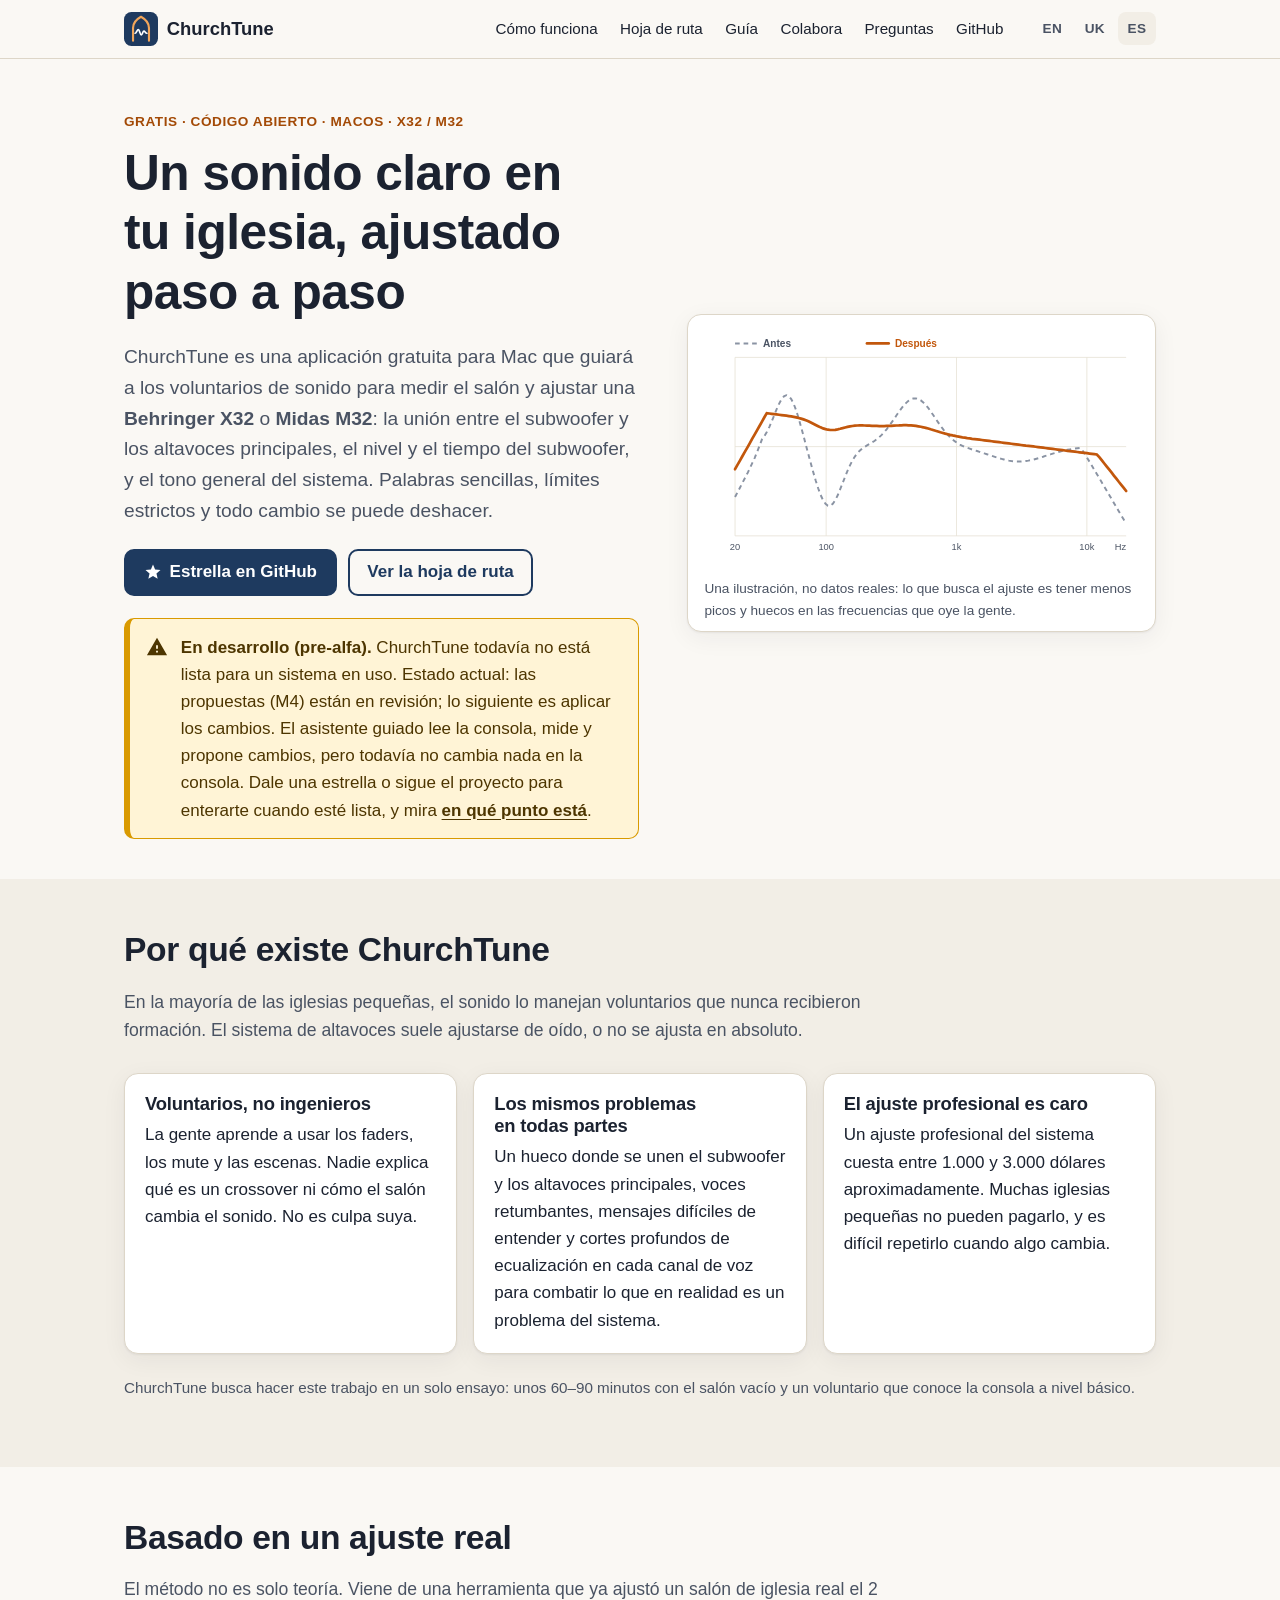
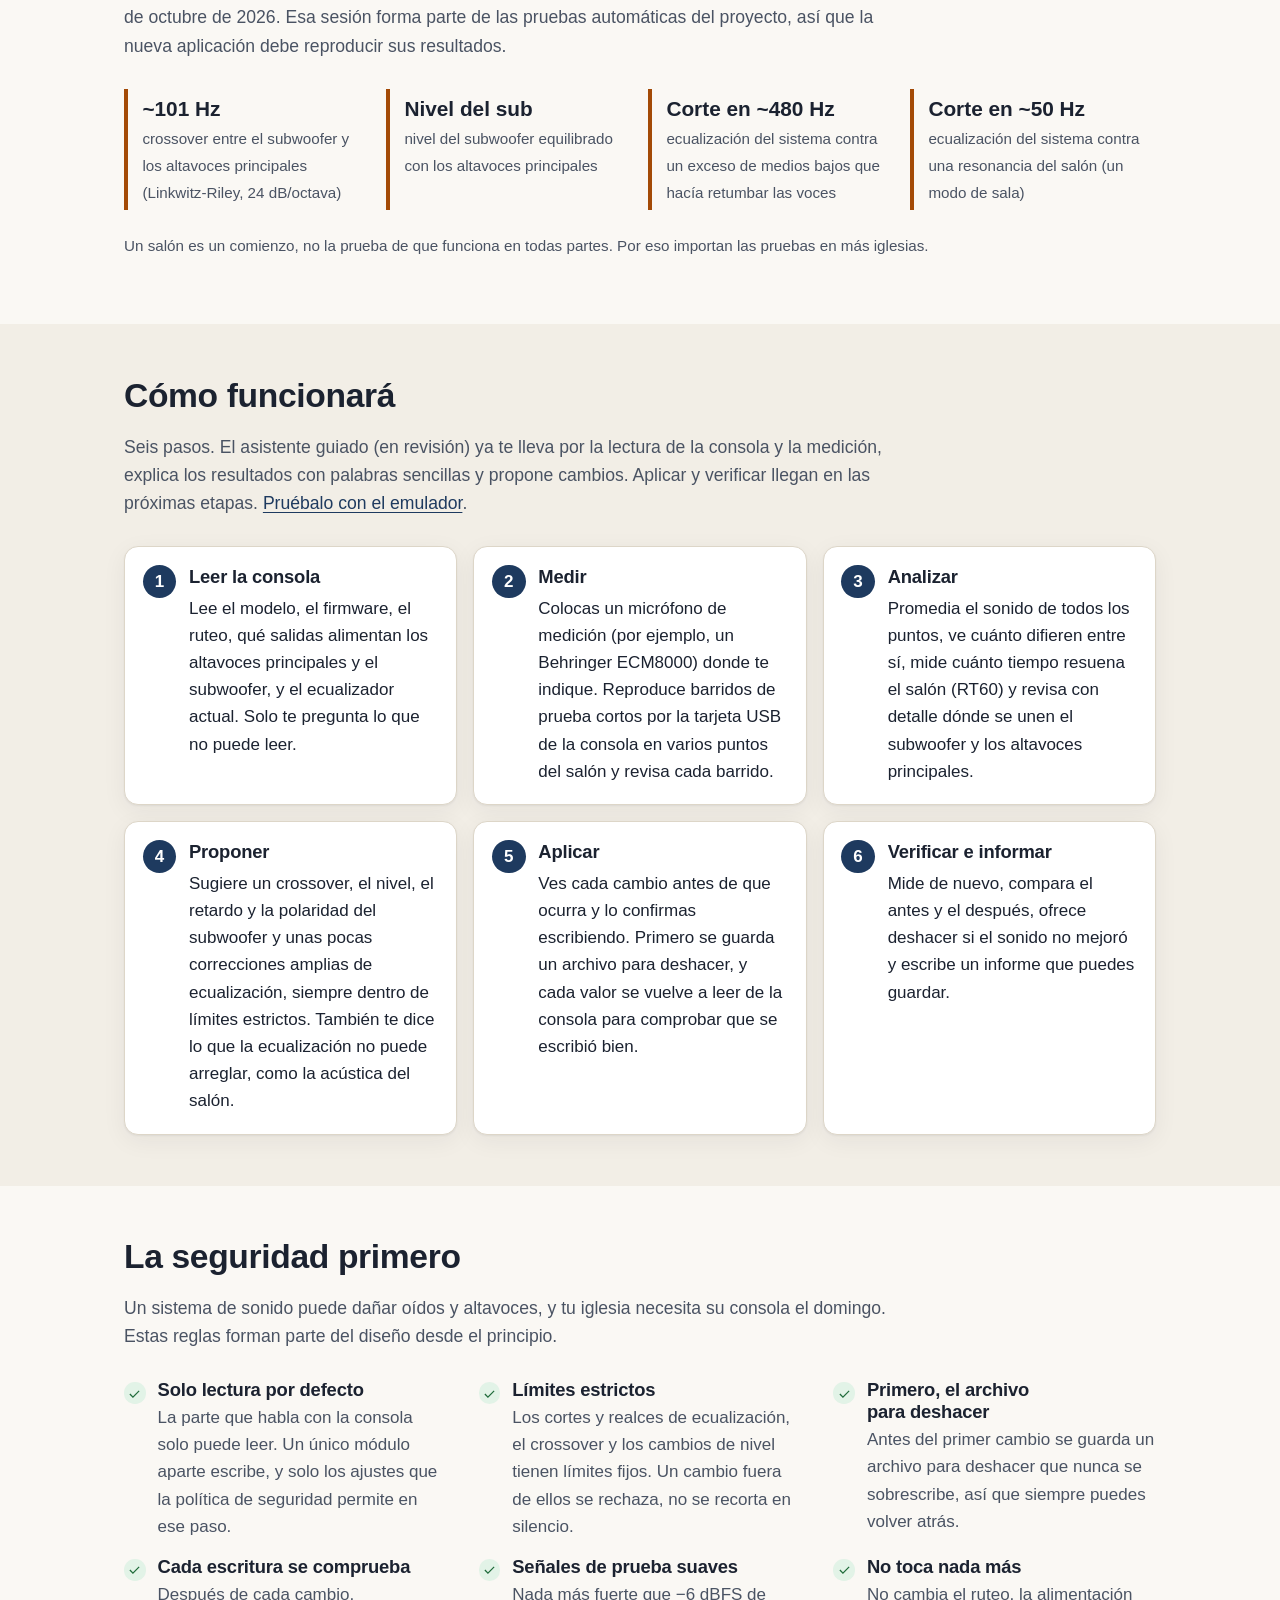
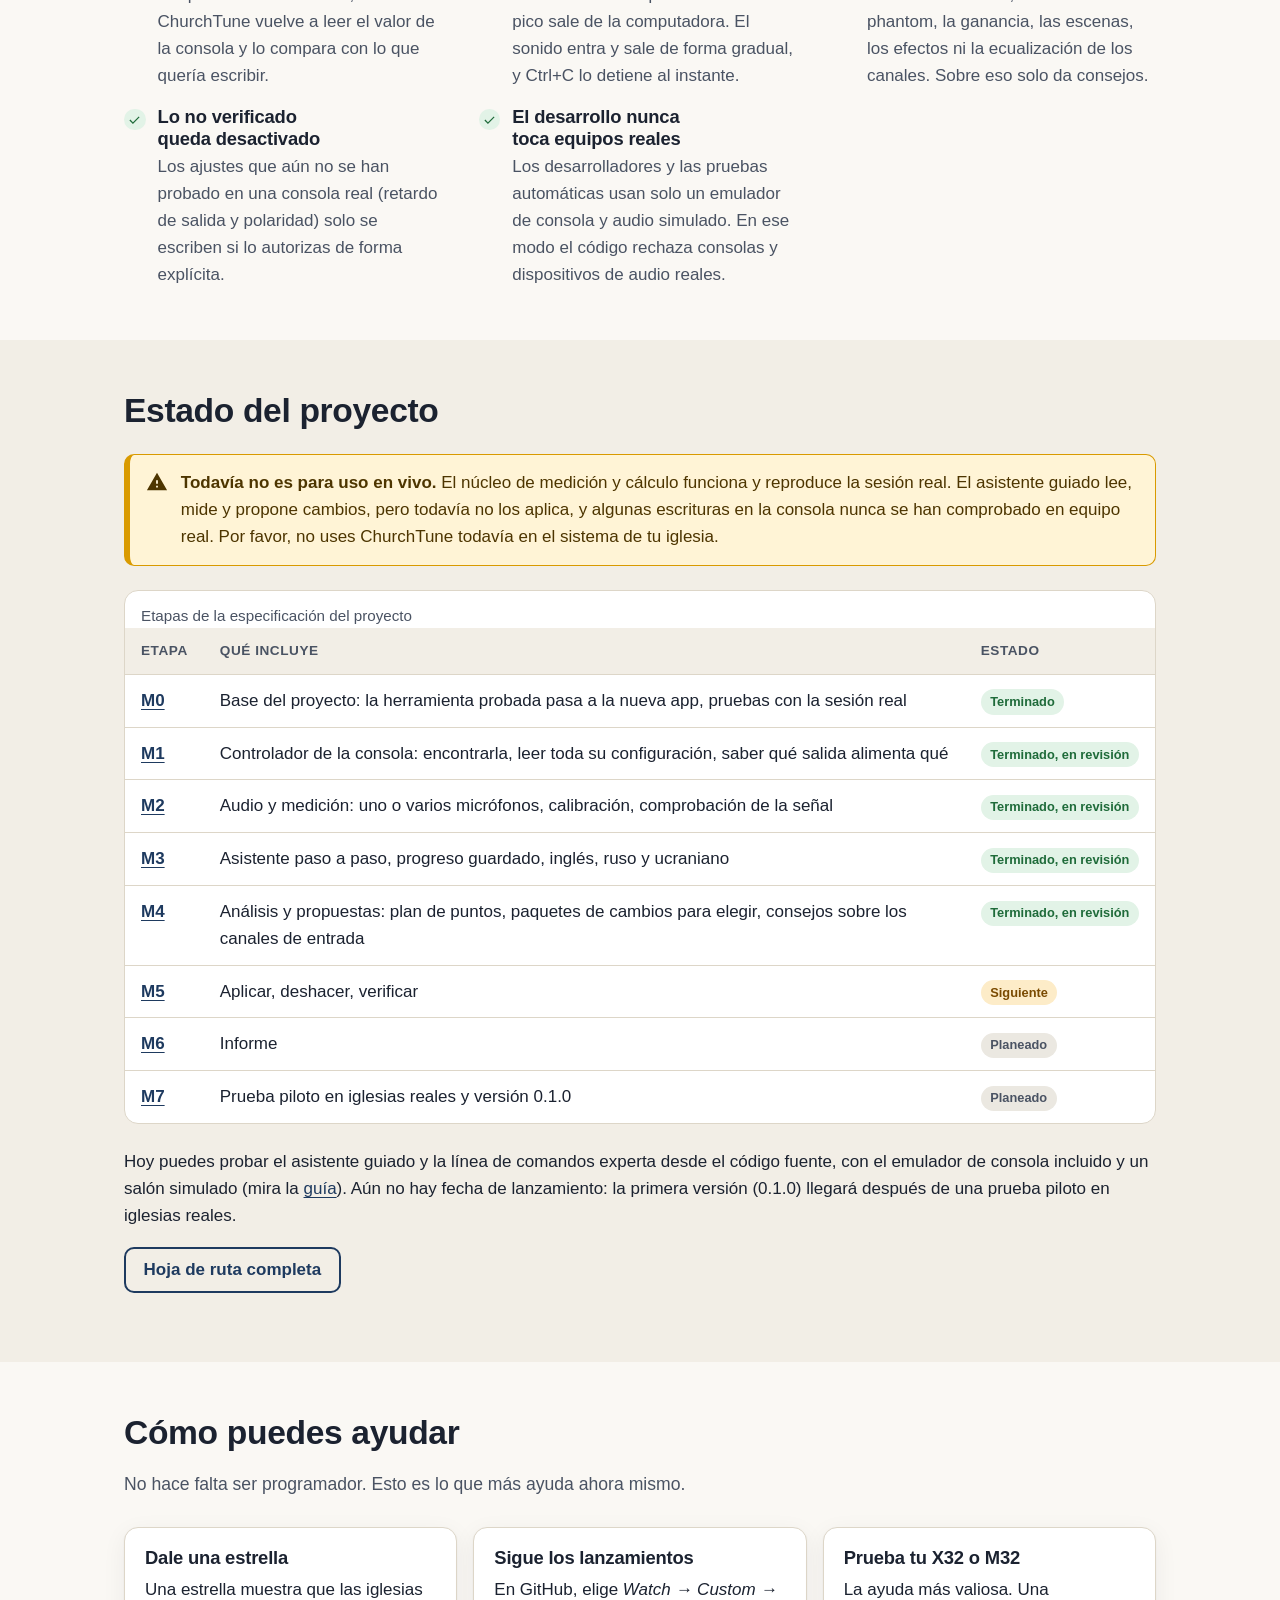
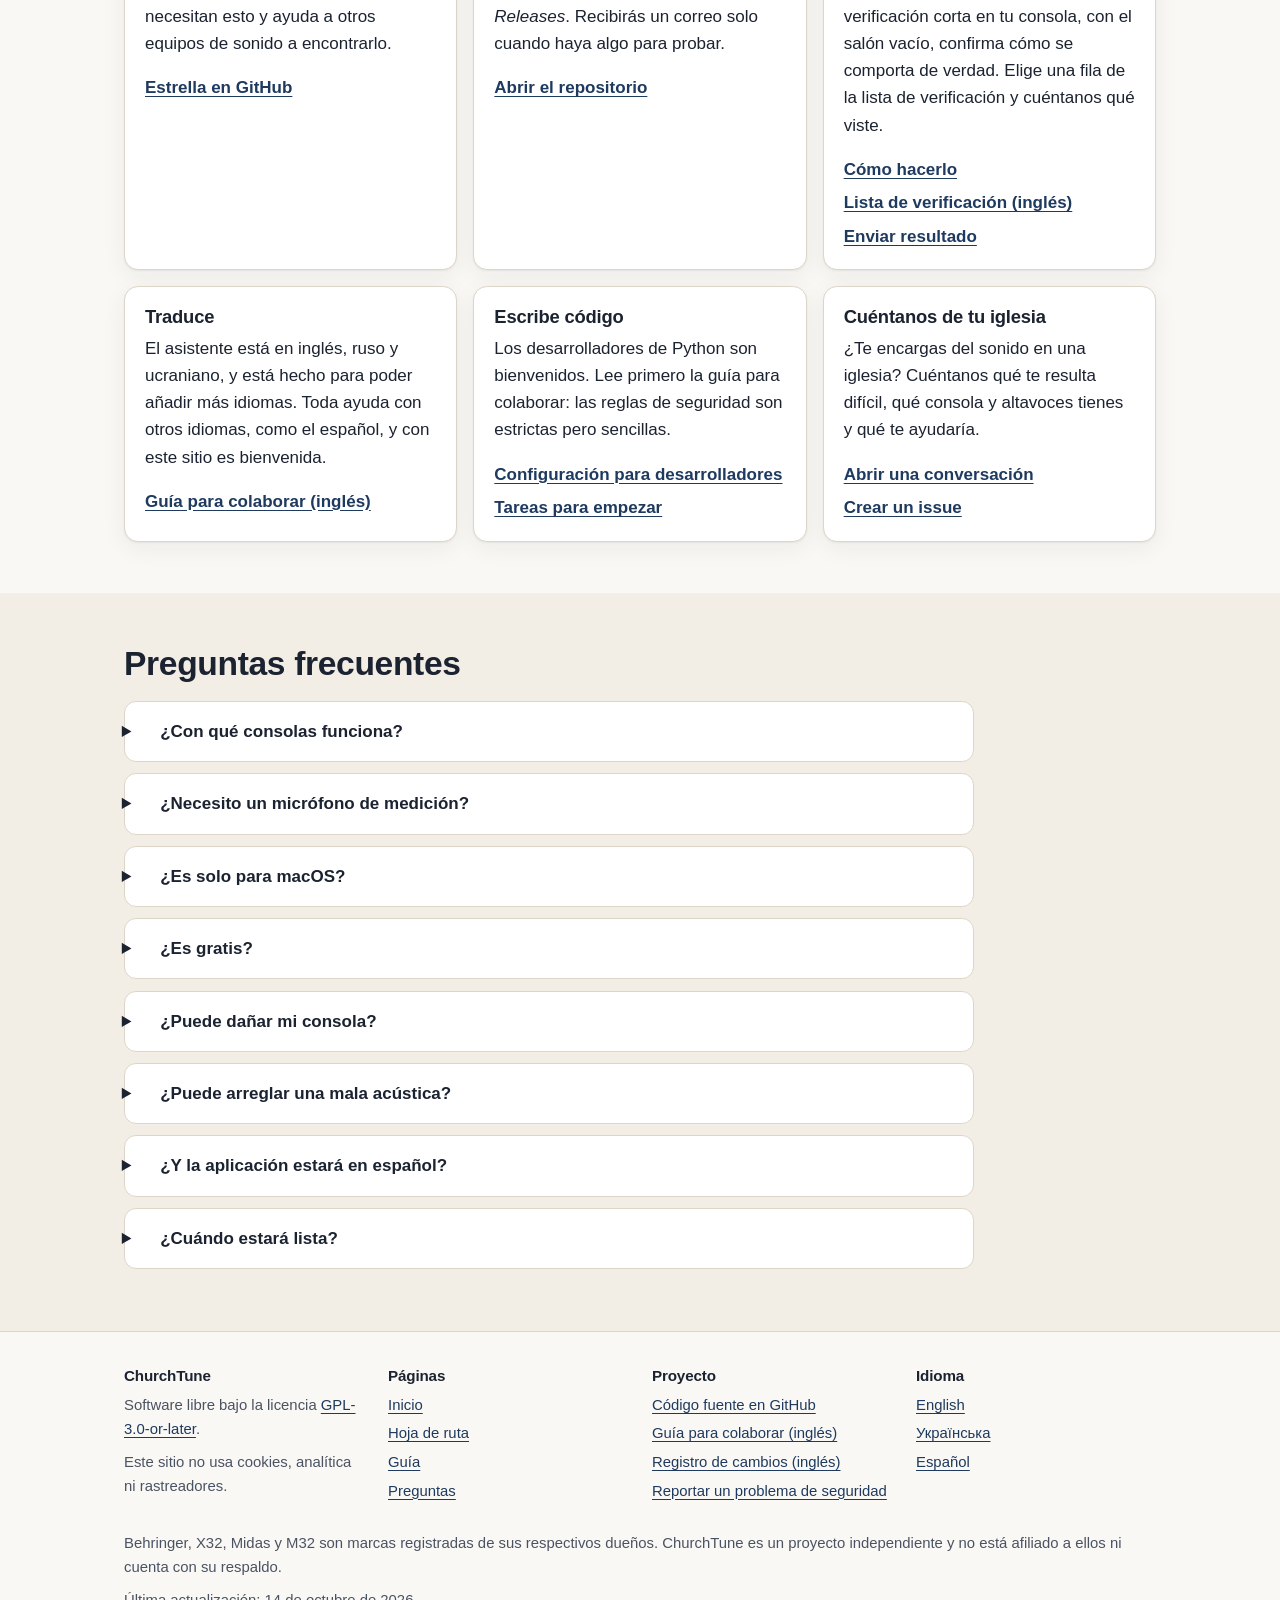
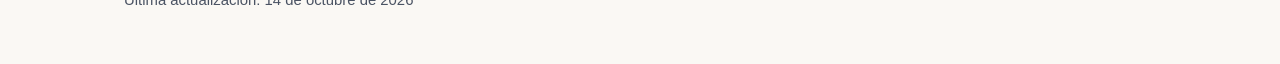
==== commit 177a8895: "docs(site): status and roadmap after M4 Mark M4 (analysis and proposals) as done and in review (PR #" ====
--- a/site/es/index.html
+++ b/site/es/index.html
@@ -52,7 +52,7 @@
 <a class="btn btn-primary" href="https://github.com/mihailShumilov/ChurchAutoTune"><svg viewBox="0 0 24 24" aria-hidden="true"><path d="M12 17.3 18.2 21l-1.6-7 5.4-4.7-7.2-.6L12 2 9.2 8.7 2 9.3 7.4 14l-1.6 7z"/></svg>Estrella en GitHub</a>
 <a class="btn btn-ghost" href="../es/roadmap/">Ver la hoja de ruta</a>
 </div>
-<div class="notice" role="note"><svg viewBox="0 0 24 24" aria-hidden="true"><path d="M1 21h22L12 2 1 21zm12-3h-2v-2h2v2zm0-4h-2v-4h2v4z"/></svg><p><strong>En desarrollo (pre-alfa).</strong> ChurchTune todavía no está lista para un sistema en uso. Estado actual: el asistente guiado (M3) está en revisión; lee la consola y mide, pero todavía no cambia nada. Lo siguiente son las propuestas. Dale una estrella o sigue el proyecto para enterarte cuando esté lista, y mira <a href="../es/roadmap/">en qué punto está</a>.</p></div>
+<div class="notice" role="note"><svg viewBox="0 0 24 24" aria-hidden="true"><path d="M1 21h22L12 2 1 21zm12-3h-2v-2h2v2zm0-4h-2v-4h2v4z"/></svg><p><strong>En desarrollo (pre-alfa).</strong> ChurchTune todavía no está lista para un sistema en uso. Estado actual: las propuestas (M4) están en revisión; lo siguiente es aplicar los cambios. El asistente guiado lee la consola, mide y propone cambios, pero todavía no cambia nada en la consola. Dale una estrella o sigue el proyecto para enterarte cuando esté lista, y mira <a href="../es/roadmap/">en qué punto está</a>.</p></div>
 </div>
 <figure class="figure">
 <svg class="chart" viewBox="0 0 560 300" role="img" aria-labelledby="chart-title chart-desc"><title id="chart-title">Ilustración de una respuesta en frecuencia antes y después del ajuste</title><desc id="chart-desc">Un ejemplo dibujado, no una medición: la curva punteada tiene un pico en los graves profundos, un hueco donde se unen el subwoofer y los altavoces principales y una joroba en los medios bajos; la curva continua es suave y baja poco a poco.</desc><line class="grid" x1="40.0" y1="34" x2="40.0" y2="264"/><text class="axis-label" x="40.0" y="282" text-anchor="middle">20</text><line class="grid" x1="157.4" y1="34" x2="157.4" y2="264"/><text class="axis-label" x="157.4" y="282" text-anchor="middle">100</text><line class="grid" x1="325.4" y1="34" x2="325.4" y2="264"/><text class="axis-label" x="325.4" y="282" text-anchor="middle">1k</text><line class="grid" x1="493.4" y1="34" x2="493.4" y2="264"/><text class="axis-label" x="493.4" y="282" text-anchor="middle">10k</text><line class="grid" x1="40" y1="264.0" x2="544" y2="264.0"/><line class="grid" x1="40" y1="149.0" x2="544" y2="149.0"/><line class="grid" x1="40" y1="34.0" x2="544" y2="34.0"/><text class="axis-label" x="544" y="282" text-anchor="end">Hz</text><line class="before" x1="40" y1="16" x2="68" y2="16"/><text class="legend legend-before" x="76" y="20">Antes</text><line class="after" x1="210" y1="16" x2="238" y2="16"/><text class="legend legend-after" x="246" y="20">Después</text><path class="before" d="M40.0,214.0 L43.1,208.0 L46.3,202.0 L49.4,195.9 L52.6,189.8 L55.8,183.7 L58.9,177.3 L62.0,170.7 L65.2,163.7 L68.3,156.2 L71.5,148.0 L74.7,139.6 L77.8,135.4 L80.9,130.2 L84.1,123.8 L87.2,116.6 L90.4,108.8 L93.5,101.1 L96.7,93.9 L99.8,88.1 L103.0,84.2 L106.2,82.7 L109.3,83.8 L112.4,87.7 L115.6,94.0 L118.8,102.4 L121.9,112.3 L125.0,123.3 L128.2,134.9 L131.3,146.9 L134.5,158.8 L137.7,170.6 L140.8,182.0 L143.9,192.7 L147.1,202.6 L150.2,211.1 L153.4,218.0 L156.6,222.7 L159.7,225.1 L162.8,225.1 L166.0,222.6 L169.1,218.0 L172.3,211.7 L175.4,204.2 L178.6,196.1 L181.8,187.9 L184.9,180.2 L188.1,173.1 L191.2,167.0 L194.4,161.8 L197.5,157.6 L200.6,154.3 L203.8,151.6 L206.9,149.4 L210.1,147.4 L213.2,145.6 L216.4,143.7 L219.6,141.7 L222.7,139.4 L225.9,136.8 L229.0,133.8 L232.1,130.4 L235.3,126.7 L238.4,122.5 L241.6,118.1 L244.8,113.6 L247.9,108.9 L251.1,104.3 L254.2,100.0 L257.4,96.0 L260.5,92.6 L263.6,89.9 L266.8,87.9 L269.9,86.9 L273.1,86.8 L276.2,87.6 L279.4,89.4 L282.6,92.0 L285.7,95.3 L288.9,99.1 L292.0,103.5 L295.1,108.0 L298.3,112.7 L301.5,117.4 L304.6,121.9 L307.8,126.2 L310.9,130.2 L314.0,133.8 L317.2,137.0 L320.4,139.8 L323.5,142.3 L326.6,144.4 L329.8,146.3 L333.0,147.9 L336.1,149.3 L339.2,150.5 L342.4,151.6 L345.5,152.7 L348.7,153.7 L351.9,154.7 L355.0,155.7 L358.1,156.7 L361.3,157.8 L364.5,158.8 L367.6,159.8 L370.8,160.9 L373.9,161.9 L377.0,162.9 L380.2,163.9 L383.4,164.8 L386.5,165.6 L389.6,166.4 L392.8,167.0 L396.0,167.5 L399.1,167.9 L402.2,168.1 L405.4,168.2 L408.5,168.1 L411.7,167.9 L414.9,167.5 L418.0,167.0 L421.1,166.4 L424.3,165.7 L427.4,164.9 L430.6,164.0 L433.8,163.1 L436.9,162.1 L440.0,161.0 L443.2,160.0 L446.4,159.0 L449.5,158.0 L452.6,157.1 L455.8,156.2 L459.0,155.3 L462.1,154.5 L465.2,153.8 L468.4,153.1 L471.6,152.5 L474.7,152.0 L477.9,151.5 L481.0,151.1 L484.1,150.7 L487.3,153.1 L490.5,158.2 L493.6,163.3 L496.8,168.5 L499.9,173.7 L503.0,179.0 L506.2,184.3 L509.4,189.6 L512.5,194.9 L515.6,200.2 L518.8,205.5 L522.0,210.9 L525.1,216.2 L528.2,221.6 L531.4,226.9 L534.5,232.3 L537.7,237.6 L540.9,243.0 L544.0,248.4"/><path class="after" d="M40.0,178.1 L43.1,172.6 L46.3,167.0 L49.4,161.4 L52.6,155.8 L55.8,150.3 L58.9,144.7 L62.0,139.1 L65.2,133.5 L68.3,128.0 L71.5,122.4 L74.7,116.8 L77.8,111.2 L80.9,105.9 L84.1,106.3 L87.2,106.7 L90.4,107.1 L93.5,107.5 L96.7,107.9 L99.8,108.3 L103.0,108.7 L106.2,109.1 L109.3,109.6 L112.4,110.1 L115.6,110.7 L118.8,111.3 L121.9,112.1 L125.0,112.9 L128.2,113.9 L131.3,115.1 L134.5,116.4 L137.7,117.9 L140.8,119.5 L143.9,121.1 L147.1,122.7 L150.2,124.2 L153.4,125.5 L156.6,126.5 L159.7,127.2 L162.8,127.6 L166.0,127.6 L169.1,127.3 L172.3,126.7 L175.4,126.0 L178.6,125.2 L181.8,124.3 L184.9,123.6 L188.1,122.9 L191.2,122.4 L194.4,122.0 L197.5,121.8 L200.6,121.7 L203.8,121.7 L206.9,121.8 L210.1,121.9 L213.2,122.0 L216.4,122.2 L219.6,122.3 L222.7,122.4 L225.9,122.5 L229.0,122.5 L232.1,122.5 L235.3,122.4 L238.4,122.3 L241.6,122.2 L244.8,122.0 L247.9,121.8 L251.1,121.7 L254.2,121.5 L257.4,121.4 L260.5,121.4 L263.6,121.5 L266.8,121.6 L269.9,121.9 L273.1,122.3 L276.2,122.8 L279.4,123.4 L282.6,124.1 L285.7,124.9 L288.9,125.7 L292.0,126.7 L295.1,127.6 L298.3,128.6 L301.5,129.5 L304.6,130.5 L307.8,131.4 L310.9,132.3 L314.0,133.1 L317.2,133.9 L320.4,134.6 L323.5,135.2 L326.6,135.9 L329.8,136.4 L333.0,137.0 L336.1,137.5 L339.2,138.0 L342.4,138.4 L345.5,138.9 L348.7,139.3 L351.9,139.7 L355.0,140.1 L358.1,140.5 L361.3,140.9 L364.5,141.3 L367.6,141.7 L370.8,142.1 L373.9,142.5 L377.0,142.9 L380.2,143.3 L383.4,143.7 L386.5,144.1 L389.6,144.5 L392.8,144.9 L396.0,145.3 L399.1,145.7 L402.2,146.1 L405.4,146.5 L408.5,146.9 L411.7,147.3 L414.9,147.7 L418.0,148.0 L421.1,148.4 L424.3,148.8 L427.4,149.2 L430.6,149.6 L433.8,150.0 L436.9,150.4 L440.0,150.8 L443.2,151.2 L446.4,151.6 L449.5,152.0 L452.6,152.4 L455.8,152.8 L459.0,153.2 L462.1,153.6 L465.2,154.0 L468.4,154.4 L471.6,154.7 L474.7,155.1 L477.9,155.5 L481.0,155.9 L484.1,156.3 L487.3,156.7 L490.5,157.1 L493.6,157.5 L496.8,157.9 L499.9,158.3 L503.0,158.7 L506.2,159.1 L509.4,162.5 L512.5,166.4 L515.6,170.4 L518.8,174.4 L522.0,178.4 L525.1,182.3 L528.2,186.3 L531.4,190.3 L534.5,194.3 L537.7,198.2 L540.9,202.2 L544.0,206.2"/></svg>
@@ -79,7 +79,7 @@
 <section class="section section-alt" id="how" aria-labelledby="how-title">
 <div class="wrap">
 <h2 id="how-title">Cómo funcionará</h2>
-<p class="section-intro">Seis pasos. El asistente guiado (en revisión) ya te lleva por la lectura de la consola y la medición, y explica los resultados con palabras sencillas. Proponer, aplicar y verificar llegan en las próximas etapas. <a href="../es/guide/#try-wizard">Pruébalo con el emulador</a>.</p>
+<p class="section-intro">Seis pasos. El asistente guiado (en revisión) ya te lleva por la lectura de la consola y la medición, explica los resultados con palabras sencillas y propone cambios. Aplicar y verificar llegan en las próximas etapas. <a href="../es/guide/#try-wizard">Pruébalo con el emulador</a>.</p>
 <ol class="steps"><li><h3>Leer la consola</h3><p>Lee el modelo, el firmware, el ruteo, qué salidas alimentan los altavoces principales y el subwoofer, y el ecualizador actual. Solo te pregunta lo que no puede leer.</p></li><li><h3>Medir</h3><p>Colocas un micrófono de medición (por ejemplo, un Behringer ECM8000) donde te indique. Reproduce barridos de prueba cortos por la tarjeta USB de la consola en varios puntos del salón y revisa cada barrido.</p></li><li><h3>Analizar</h3><p>Promedia el sonido de todos los puntos, ve cuánto difieren entre sí, mide cuánto tiempo resuena el salón (RT60) y revisa con detalle dónde se unen el subwoofer y los altavoces principales.</p></li><li><h3>Proponer</h3><p>Sugiere un crossover, el nivel, el retardo y la polaridad del subwoofer y unas pocas correcciones amplias de ecualización, siempre dentro de límites estrictos. También te dice lo que la ecualización no puede arreglar, como la acústica del salón.</p></li><li><h3>Aplicar</h3><p>Ves cada cambio antes de que ocurra y lo confirmas escribiendo. Primero se guarda un archivo para deshacer, y cada valor se vuelve a leer de la consola para comprobar que se escribió bien.</p></li><li><h3>Verificar e informar</h3><p>Mide de nuevo, compara el antes y el después, ofrece deshacer si el sonido no mejoró y escribe un informe que puedes guardar.</p></li></ol>
 </div>
 </section>
@@ -93,11 +93,11 @@
 <section class="section section-alt" id="status" aria-labelledby="status-title">
 <div class="wrap">
 <h2 id="status-title">Estado del proyecto</h2>
-<div class="notice" role="note"><svg viewBox="0 0 24 24" aria-hidden="true"><path d="M1 21h22L12 2 1 21zm12-3h-2v-2h2v2zm0-4h-2v-4h2v4z"/></svg><p><strong>Todavía no es para uso en vivo.</strong> El núcleo de medición y cálculo funciona y reproduce la sesión real. El asistente guiado lee y mide, pero todavía no propone ni aplica cambios, y algunas escrituras en la consola nunca se han comprobado en equipo real. Por favor, no uses ChurchTune todavía en el sistema de tu iglesia.</p></div>
+<div class="notice" role="note"><svg viewBox="0 0 24 24" aria-hidden="true"><path d="M1 21h22L12 2 1 21zm12-3h-2v-2h2v2zm0-4h-2v-4h2v4z"/></svg><p><strong>Todavía no es para uso en vivo.</strong> El núcleo de medición y cálculo funciona y reproduce la sesión real. El asistente guiado lee, mide y propone cambios, pero todavía no los aplica, y algunas escrituras en la consola nunca se han comprobado en equipo real. Por favor, no uses ChurchTune todavía en el sistema de tu iglesia.</p></div>
 <div class="table-wrap"><table>
 <caption class="note" style="text-align:left;padding:0.8rem 1rem 0">Etapas de la especificación del proyecto</caption>
 <thead><tr><th scope="col">Etapa</th><th scope="col">Qué incluye</th><th scope="col">Estado</th></tr></thead>
-<tbody><tr><th scope="row"><a href="../es/roadmap/#m0">M0</a></th><td>Base del proyecto: la herramienta probada pasa a la nueva app, pruebas con la sesión real</td><td><span class="badge badge-done">Terminado</span></td></tr><tr><th scope="row"><a href="../es/roadmap/#m1">M1</a></th><td>Controlador de la consola: encontrarla, leer toda su configuración, saber qué salida alimenta qué</td><td><span class="badge badge-done">Terminado, en revisión</span></td></tr><tr><th scope="row"><a href="../es/roadmap/#m2">M2</a></th><td>Audio y medición: uno o varios micrófonos, calibración, comprobación de la señal</td><td><span class="badge badge-done">Terminado, en revisión</span></td></tr><tr><th scope="row"><a href="../es/roadmap/#m3">M3</a></th><td>Asistente paso a paso, progreso guardado, inglés, ruso y ucraniano</td><td><span class="badge badge-done">Terminado, en revisión</span></td></tr><tr><th scope="row"><a href="../es/roadmap/#m4">M4</a></th><td>Análisis y propuestas</td><td><span class="badge badge-progress">Siguiente</span></td></tr><tr><th scope="row"><a href="../es/roadmap/#m5">M5</a></th><td>Aplicar, deshacer, verificar</td><td><span class="badge badge-planned">Planeado</span></td></tr><tr><th scope="row"><a href="../es/roadmap/#m6">M6</a></th><td>Informe</td><td><span class="badge badge-planned">Planeado</span></td></tr><tr><th scope="row"><a href="../es/roadmap/#m7">M7</a></th><td>Prueba piloto en iglesias reales y versión 0.1.0</td><td><span class="badge badge-planned">Planeado</span></td></tr></tbody></table></div>
+<tbody><tr><th scope="row"><a href="../es/roadmap/#m0">M0</a></th><td>Base del proyecto: la herramienta probada pasa a la nueva app, pruebas con la sesión real</td><td><span class="badge badge-done">Terminado</span></td></tr><tr><th scope="row"><a href="../es/roadmap/#m1">M1</a></th><td>Controlador de la consola: encontrarla, leer toda su configuración, saber qué salida alimenta qué</td><td><span class="badge badge-done">Terminado, en revisión</span></td></tr><tr><th scope="row"><a href="../es/roadmap/#m2">M2</a></th><td>Audio y medición: uno o varios micrófonos, calibración, comprobación de la señal</td><td><span class="badge badge-done">Terminado, en revisión</span></td></tr><tr><th scope="row"><a href="../es/roadmap/#m3">M3</a></th><td>Asistente paso a paso, progreso guardado, inglés, ruso y ucraniano</td><td><span class="badge badge-done">Terminado, en revisión</span></td></tr><tr><th scope="row"><a href="../es/roadmap/#m4">M4</a></th><td>Análisis y propuestas: plan de puntos, paquetes de cambios para elegir, consejos sobre los canales de entrada</td><td><span class="badge badge-done">Terminado, en revisión</span></td></tr><tr><th scope="row"><a href="../es/roadmap/#m5">M5</a></th><td>Aplicar, deshacer, verificar</td><td><span class="badge badge-progress">Siguiente</span></td></tr><tr><th scope="row"><a href="../es/roadmap/#m6">M6</a></th><td>Informe</td><td><span class="badge badge-planned">Planeado</span></td></tr><tr><th scope="row"><a href="../es/roadmap/#m7">M7</a></th><td>Prueba piloto en iglesias reales y versión 0.1.0</td><td><span class="badge badge-planned">Planeado</span></td></tr></tbody></table></div>
 <p>Hoy puedes probar el asistente guiado y la línea de comandos experta desde el código fuente, con el emulador de consola incluido y un salón simulado (mira la <a href="../es/guide/#try-wizard">guía</a>). Aún no hay fecha de lanzamiento: la primera versión (0.1.0) llegará después de una prueba piloto en iglesias reales.</p>
 <p><a class="btn btn-ghost" href="../es/roadmap/">Hoja de ruta completa</a></p>
 </div>
@@ -112,7 +112,7 @@
 <section class="section section-alt" id="faq" aria-labelledby="faq-title">
 <div class="wrap">
 <h2 id="faq-title">Preguntas frecuentes</h2>
-<div class="faq"><details><summary>¿Con qué consolas funciona?</summary><div><p>Se está construyendo para la familia Behringer X32 y Midas M32 con firmware 4.x y una tarjeta de audio USB (como la X-USB de la X32). Hasta ahora el método se ha usado en una X32 Producer. Los demás modelos necesitan verificaciones en equipo real; por eso tus reportes son tan importantes. Otras consolas, como X Air, WING, Allen &amp; Heath o Yamaha, no forman parte de la primera versión.</p></div></details><details><summary>¿Necesito un micrófono de medición?</summary><div><p>Sí, por ejemplo un Behringer ECM8000 conectado a una entrada de la consola. Basta con un micrófono: lo vas moviendo de un punto a otro. ChurchTune también puede usar varios a la vez, calibrados entre sí (por ahora probado solo con micrófonos simulados). Un micrófono de voz no sirve, porque no está hecho para captar todas las frecuencias por igual.</p></div></details><details><summary>¿Es solo para macOS?</summary><div><p>Sí, la aplicación está pensada para una Mac conectada a la consola. El núcleo está escrito para poder funcionar en otros sistemas, y las pruebas automáticas también corren en Linux, pero Windows y Linux no tendrán soporte en la primera versión.</p></div></details><details><summary>¿Es gratis?</summary><div><p>Sí. Es gratuita y de código abierto, bajo la licencia <a href="https://github.com/mihailShumilov/ChurchAutoTune/blob/main/LICENSE">GPL-3.0-or-later</a>. Sin cuentas, sin suscripciones y sin telemetría.</p></div></details><details><summary>¿Puede dañar mi consola?</summary><div><p>Está diseñada para que no ocurra. Solo cambia unos pocos ajustes del sistema dentro de límites estrictos, guarda primero un archivo para deshacer y comprueba cada valor después de escribirlo. Nunca toca el ruteo, la ganancia, la alimentación phantom ni las escenas. Pero está en pre-alfa: no la uses todavía en un sistema en uso y guarda una escena en la consola antes de cualquier prueba.</p></div></details><details><summary>¿Puede arreglar una mala acústica?</summary><div><p>No. La ecualización puede suavizar algunos problemas, pero no elimina el eco ni una reverberación larga y confusa. ChurchTune mide cuánto resuena el salón y te dice con claridad lo que la ecualización no puede arreglar.</p></div></details><details><summary>¿Y la aplicación estará en español?</summary><div><p>Los idiomas previstos para la primera versión son inglés, ruso y ucraniano, pero la aplicación está preparada para añadir cualquier idioma. Si quieres ayudar con la traducción al español, cuéntanoslo en GitHub.</p></div></details><details><summary>¿Cuándo estará lista?</summary><div><p>Todavía no hay fecha. El asistente guiado (M3) está terminado y en revisión, pero todavía no propone ni aplica cambios; eso llega con M4 y M5. La primera versión (0.1.0) llegará después de una prueba piloto en iglesias reales. Sigue la <a href="../es/roadmap/">hoja de ruta</a> y los lanzamientos en GitHub.</p></div></details></div>
+<div class="faq"><details><summary>¿Con qué consolas funciona?</summary><div><p>Se está construyendo para la familia Behringer X32 y Midas M32 con firmware 4.x y una tarjeta de audio USB (como la X-USB de la X32). Hasta ahora el método se ha usado en una X32 Producer. Los demás modelos necesitan verificaciones en equipo real; por eso tus reportes son tan importantes. Otras consolas, como X Air, WING, Allen &amp; Heath o Yamaha, no forman parte de la primera versión.</p></div></details><details><summary>¿Necesito un micrófono de medición?</summary><div><p>Sí, por ejemplo un Behringer ECM8000 conectado a una entrada de la consola. Basta con un micrófono: lo vas moviendo de un punto a otro. ChurchTune también puede usar varios a la vez, calibrados entre sí (por ahora probado solo con micrófonos simulados). Un micrófono de voz no sirve, porque no está hecho para captar todas las frecuencias por igual.</p></div></details><details><summary>¿Es solo para macOS?</summary><div><p>Sí, la aplicación está pensada para una Mac conectada a la consola. El núcleo está escrito para poder funcionar en otros sistemas, y las pruebas automáticas también corren en Linux, pero Windows y Linux no tendrán soporte en la primera versión.</p></div></details><details><summary>¿Es gratis?</summary><div><p>Sí. Es gratuita y de código abierto, bajo la licencia <a href="https://github.com/mihailShumilov/ChurchAutoTune/blob/main/LICENSE">GPL-3.0-or-later</a>. Sin cuentas, sin suscripciones y sin telemetría.</p></div></details><details><summary>¿Puede dañar mi consola?</summary><div><p>Está diseñada para que no ocurra. Solo cambia unos pocos ajustes del sistema dentro de límites estrictos, guarda primero un archivo para deshacer y comprueba cada valor después de escribirlo. Nunca toca el ruteo, la ganancia, la alimentación phantom ni las escenas. Pero está en pre-alfa: no la uses todavía en un sistema en uso y guarda una escena en la consola antes de cualquier prueba.</p></div></details><details><summary>¿Puede arreglar una mala acústica?</summary><div><p>No. La ecualización puede suavizar algunos problemas, pero no elimina el eco ni una reverberación larga y confusa. ChurchTune mide cuánto resuena el salón y te dice con claridad lo que la ecualización no puede arreglar.</p></div></details><details><summary>¿Y la aplicación estará en español?</summary><div><p>Los idiomas previstos para la primera versión son inglés, ruso y ucraniano, pero la aplicación está preparada para añadir cualquier idioma. Si quieres ayudar con la traducción al español, cuéntanoslo en GitHub.</p></div></details><details><summary>¿Cuándo estará lista?</summary><div><p>Todavía no hay fecha. El asistente guiado (M3) y las propuestas (M4) están terminados y en revisión. El asistente propone cambios, pero todavía no los aplica; eso llega con M5. La primera versión (0.1.0) llegará después de una prueba piloto en iglesias reales. Sigue la <a href="../es/roadmap/">hoja de ruta</a> y los lanzamientos en GitHub.</p></div></details></div>
 </div>
 </section>
 </main>
--- a/site/assets/style.css
+++ b/site/assets/style.css
@@ -166,6 +166,17 @@
   padding: 0;
 }
 
+kbd {
+  font-family: var(--mono);
+  font-size: 0.85em;
+  background: var(--code-bg);
+  border: 1px solid var(--line);
+  border-bottom-width: 2px;
+  border-radius: 5px;
+  padding: 0.05em 0.4em;
+  white-space: nowrap;
+}
+
 .wrap {
   width: 100%;
   max-width: var(--wrap);
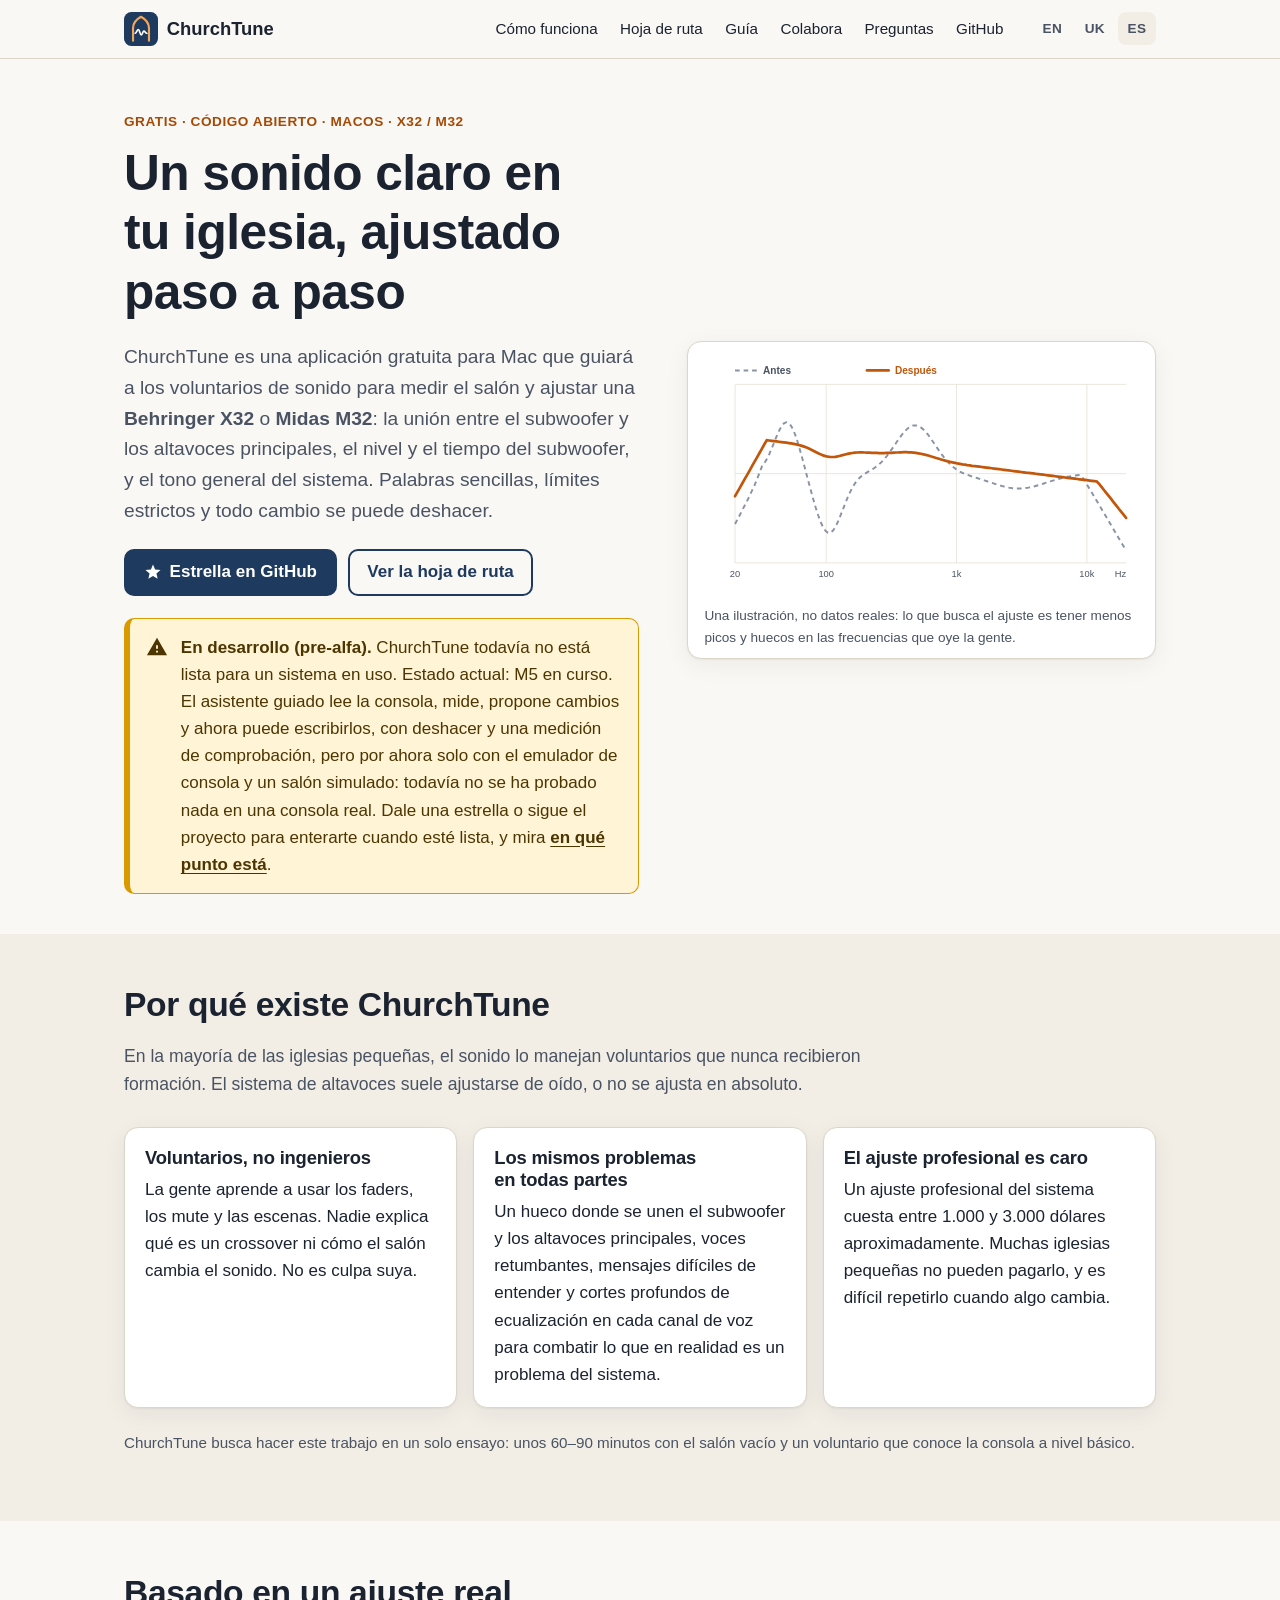
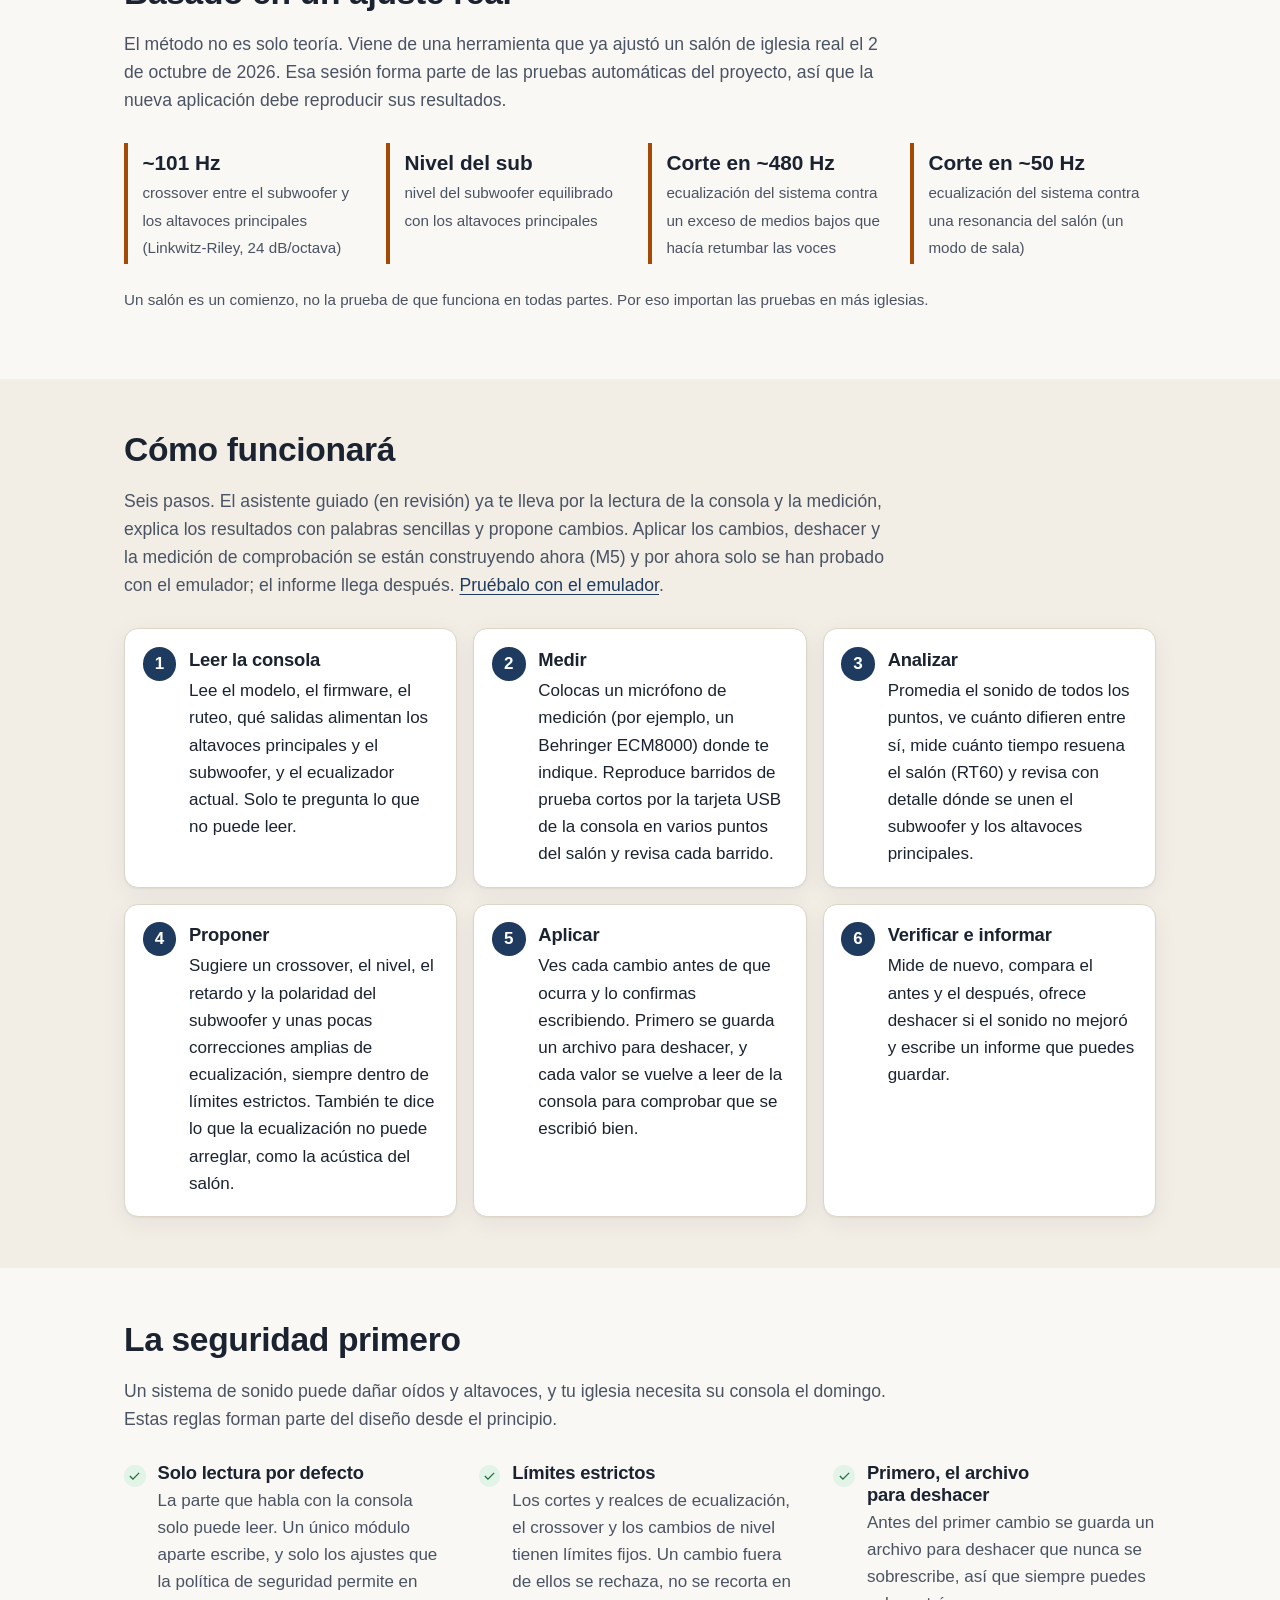
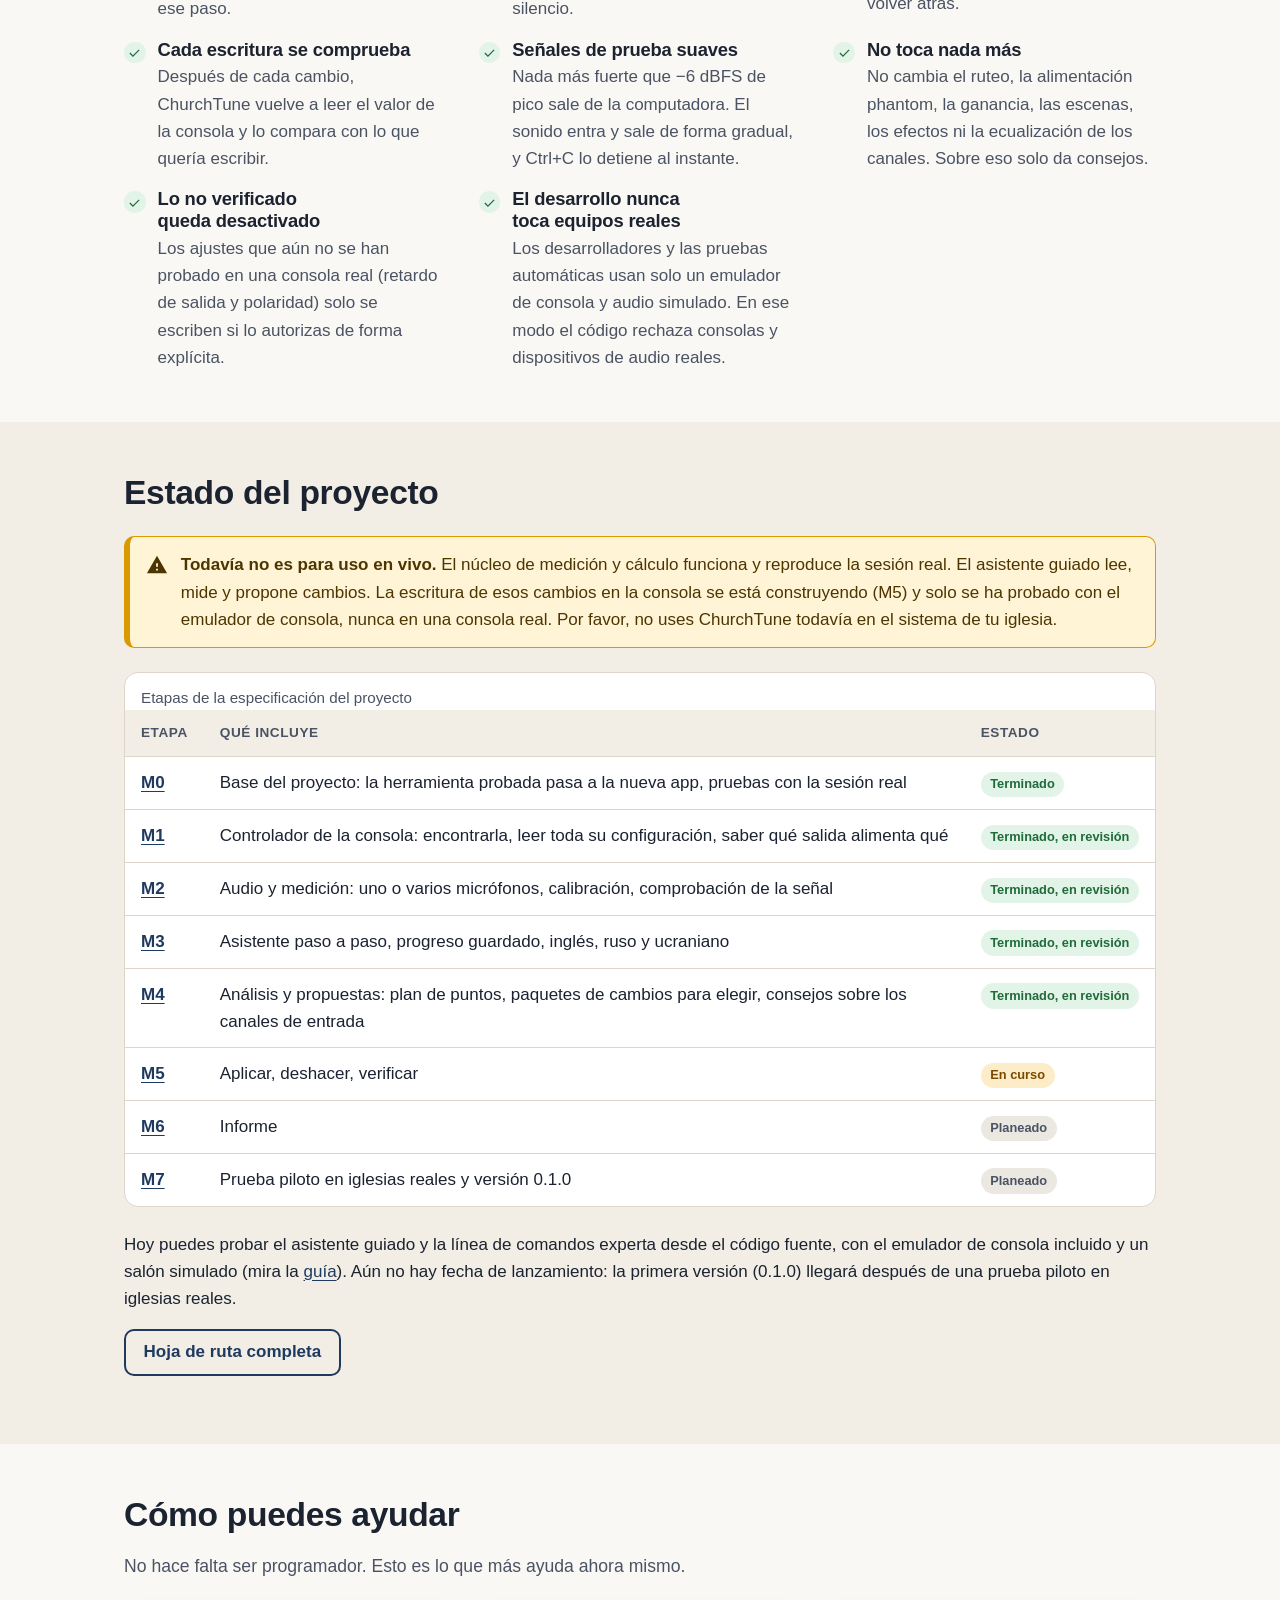
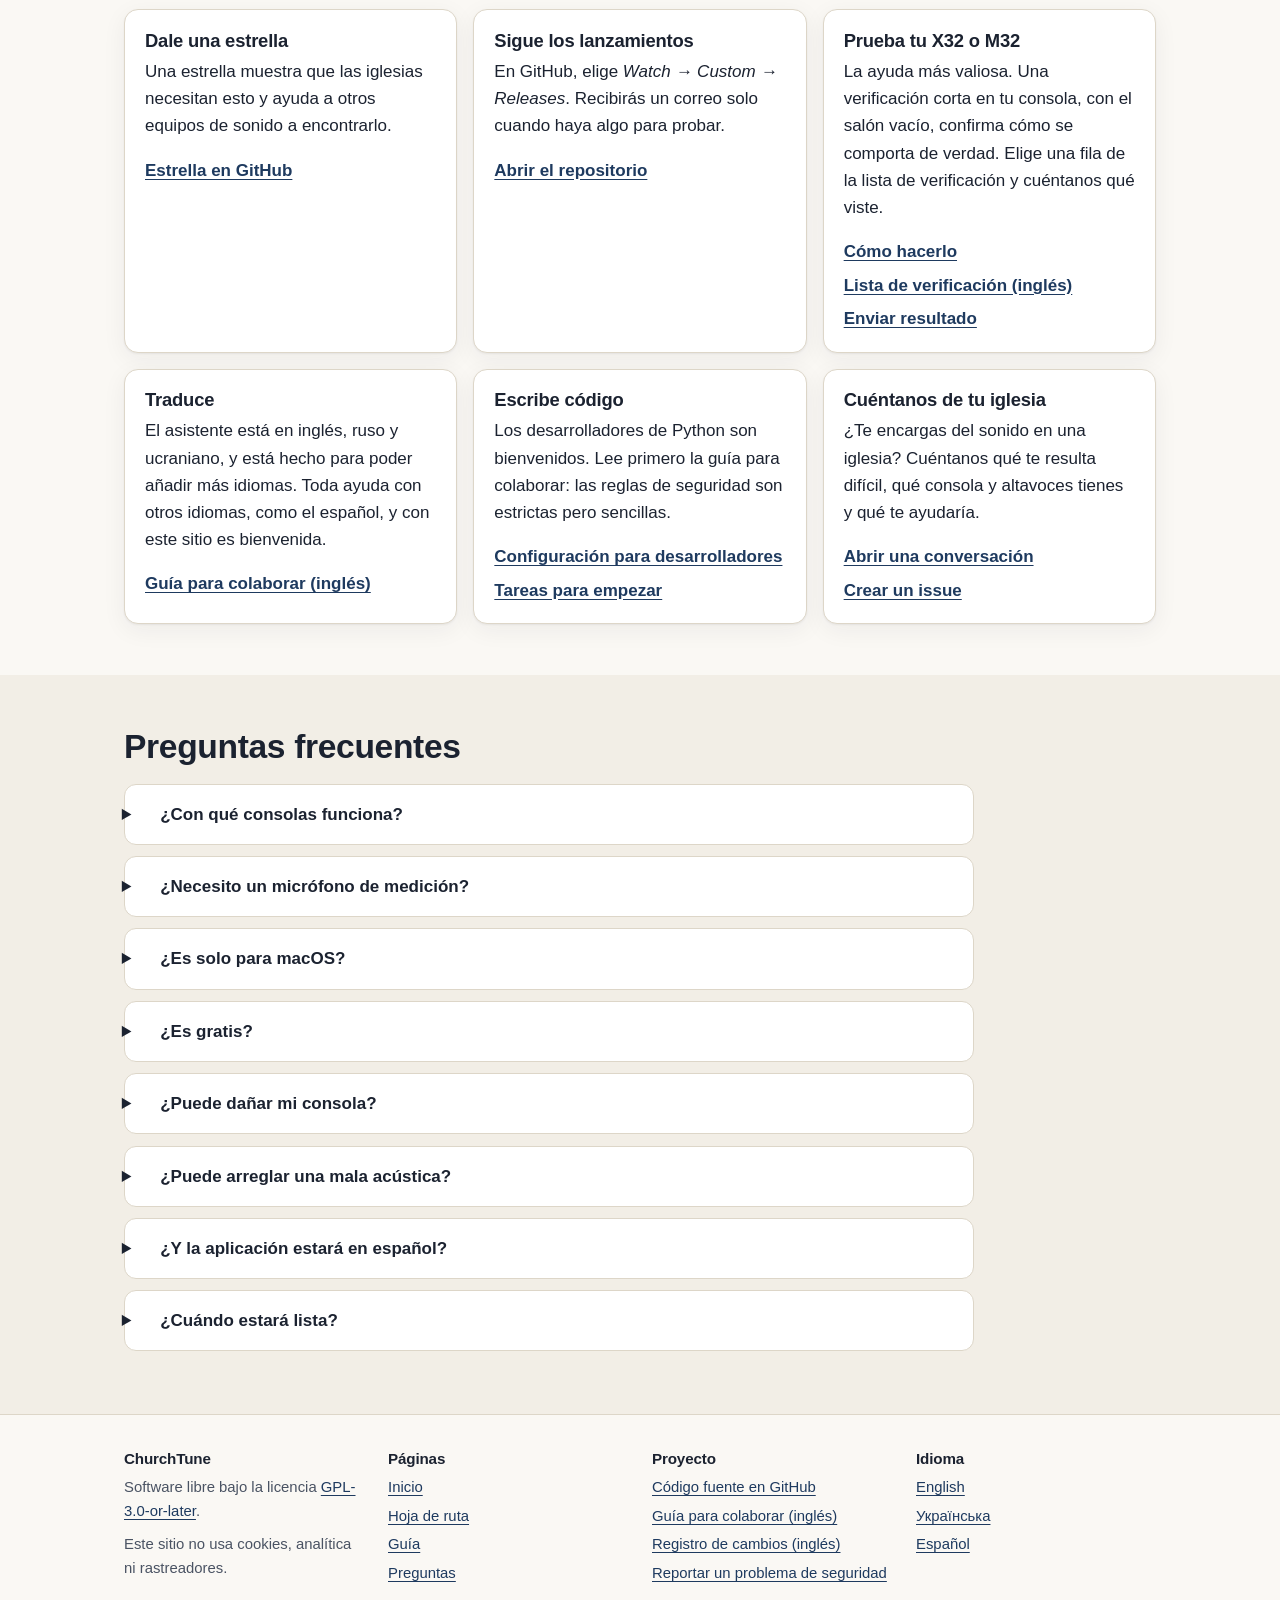
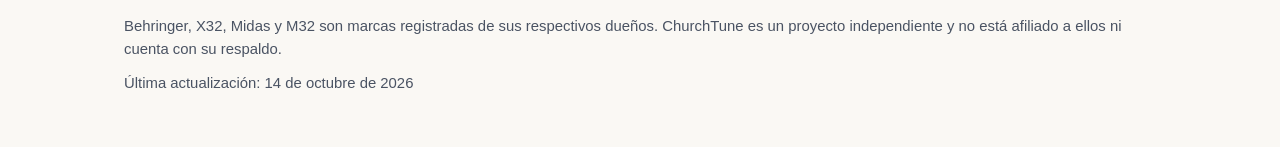
==== commit 7f984949: "docs(site): M5 in progress: applying, undo and the check measurement (emulator only)" ====
--- a/site/es/index.html
+++ b/site/es/index.html
@@ -52,7 +52,7 @@
 <a class="btn btn-primary" href="https://github.com/mihailShumilov/ChurchAutoTune"><svg viewBox="0 0 24 24" aria-hidden="true"><path d="M12 17.3 18.2 21l-1.6-7 5.4-4.7-7.2-.6L12 2 9.2 8.7 2 9.3 7.4 14l-1.6 7z"/></svg>Estrella en GitHub</a>
 <a class="btn btn-ghost" href="../es/roadmap/">Ver la hoja de ruta</a>
 </div>
-<div class="notice" role="note"><svg viewBox="0 0 24 24" aria-hidden="true"><path d="M1 21h22L12 2 1 21zm12-3h-2v-2h2v2zm0-4h-2v-4h2v4z"/></svg><p><strong>En desarrollo (pre-alfa).</strong> ChurchTune todavía no está lista para un sistema en uso. Estado actual: las propuestas (M4) están en revisión; lo siguiente es aplicar los cambios. El asistente guiado lee la consola, mide y propone cambios, pero todavía no cambia nada en la consola. Dale una estrella o sigue el proyecto para enterarte cuando esté lista, y mira <a href="../es/roadmap/">en qué punto está</a>.</p></div>
+<div class="notice" role="note"><svg viewBox="0 0 24 24" aria-hidden="true"><path d="M1 21h22L12 2 1 21zm12-3h-2v-2h2v2zm0-4h-2v-4h2v4z"/></svg><p><strong>En desarrollo (pre-alfa).</strong> ChurchTune todavía no está lista para un sistema en uso. Estado actual: M5 en curso. El asistente guiado lee la consola, mide, propone cambios y ahora puede escribirlos, con deshacer y una medición de comprobación, pero por ahora solo con el emulador de consola y un salón simulado: todavía no se ha probado nada en una consola real. Dale una estrella o sigue el proyecto para enterarte cuando esté lista, y mira <a href="../es/roadmap/">en qué punto está</a>.</p></div>
 </div>
 <figure class="figure">
 <svg class="chart" viewBox="0 0 560 300" role="img" aria-labelledby="chart-title chart-desc"><title id="chart-title">Ilustración de una respuesta en frecuencia antes y después del ajuste</title><desc id="chart-desc">Un ejemplo dibujado, no una medición: la curva punteada tiene un pico en los graves profundos, un hueco donde se unen el subwoofer y los altavoces principales y una joroba en los medios bajos; la curva continua es suave y baja poco a poco.</desc><line class="grid" x1="40.0" y1="34" x2="40.0" y2="264"/><text class="axis-label" x="40.0" y="282" text-anchor="middle">20</text><line class="grid" x1="157.4" y1="34" x2="157.4" y2="264"/><text class="axis-label" x="157.4" y="282" text-anchor="middle">100</text><line class="grid" x1="325.4" y1="34" x2="325.4" y2="264"/><text class="axis-label" x="325.4" y="282" text-anchor="middle">1k</text><line class="grid" x1="493.4" y1="34" x2="493.4" y2="264"/><text class="axis-label" x="493.4" y="282" text-anchor="middle">10k</text><line class="grid" x1="40" y1="264.0" x2="544" y2="264.0"/><line class="grid" x1="40" y1="149.0" x2="544" y2="149.0"/><line class="grid" x1="40" y1="34.0" x2="544" y2="34.0"/><text class="axis-label" x="544" y="282" text-anchor="end">Hz</text><line class="before" x1="40" y1="16" x2="68" y2="16"/><text class="legend legend-before" x="76" y="20">Antes</text><line class="after" x1="210" y1="16" x2="238" y2="16"/><text class="legend legend-after" x="246" y="20">Después</text><path class="before" d="M40.0,214.0 L43.1,208.0 L46.3,202.0 L49.4,195.9 L52.6,189.8 L55.8,183.7 L58.9,177.3 L62.0,170.7 L65.2,163.7 L68.3,156.2 L71.5,148.0 L74.7,139.6 L77.8,135.4 L80.9,130.2 L84.1,123.8 L87.2,116.6 L90.4,108.8 L93.5,101.1 L96.7,93.9 L99.8,88.1 L103.0,84.2 L106.2,82.7 L109.3,83.8 L112.4,87.7 L115.6,94.0 L118.8,102.4 L121.9,112.3 L125.0,123.3 L128.2,134.9 L131.3,146.9 L134.5,158.8 L137.7,170.6 L140.8,182.0 L143.9,192.7 L147.1,202.6 L150.2,211.1 L153.4,218.0 L156.6,222.7 L159.7,225.1 L162.8,225.1 L166.0,222.6 L169.1,218.0 L172.3,211.7 L175.4,204.2 L178.6,196.1 L181.8,187.9 L184.9,180.2 L188.1,173.1 L191.2,167.0 L194.4,161.8 L197.5,157.6 L200.6,154.3 L203.8,151.6 L206.9,149.4 L210.1,147.4 L213.2,145.6 L216.4,143.7 L219.6,141.7 L222.7,139.4 L225.9,136.8 L229.0,133.8 L232.1,130.4 L235.3,126.7 L238.4,122.5 L241.6,118.1 L244.8,113.6 L247.9,108.9 L251.1,104.3 L254.2,100.0 L257.4,96.0 L260.5,92.6 L263.6,89.9 L266.8,87.9 L269.9,86.9 L273.1,86.8 L276.2,87.6 L279.4,89.4 L282.6,92.0 L285.7,95.3 L288.9,99.1 L292.0,103.5 L295.1,108.0 L298.3,112.7 L301.5,117.4 L304.6,121.9 L307.8,126.2 L310.9,130.2 L314.0,133.8 L317.2,137.0 L320.4,139.8 L323.5,142.3 L326.6,144.4 L329.8,146.3 L333.0,147.9 L336.1,149.3 L339.2,150.5 L342.4,151.6 L345.5,152.7 L348.7,153.7 L351.9,154.7 L355.0,155.7 L358.1,156.7 L361.3,157.8 L364.5,158.8 L367.6,159.8 L370.8,160.9 L373.9,161.9 L377.0,162.9 L380.2,163.9 L383.4,164.8 L386.5,165.6 L389.6,166.4 L392.8,167.0 L396.0,167.5 L399.1,167.9 L402.2,168.1 L405.4,168.2 L408.5,168.1 L411.7,167.9 L414.9,167.5 L418.0,167.0 L421.1,166.4 L424.3,165.7 L427.4,164.9 L430.6,164.0 L433.8,163.1 L436.9,162.1 L440.0,161.0 L443.2,160.0 L446.4,159.0 L449.5,158.0 L452.6,157.1 L455.8,156.2 L459.0,155.3 L462.1,154.5 L465.2,153.8 L468.4,153.1 L471.6,152.5 L474.7,152.0 L477.9,151.5 L481.0,151.1 L484.1,150.7 L487.3,153.1 L490.5,158.2 L493.6,163.3 L496.8,168.5 L499.9,173.7 L503.0,179.0 L506.2,184.3 L509.4,189.6 L512.5,194.9 L515.6,200.2 L518.8,205.5 L522.0,210.9 L525.1,216.2 L528.2,221.6 L531.4,226.9 L534.5,232.3 L537.7,237.6 L540.9,243.0 L544.0,248.4"/><path class="after" d="M40.0,178.1 L43.1,172.6 L46.3,167.0 L49.4,161.4 L52.6,155.8 L55.8,150.3 L58.9,144.7 L62.0,139.1 L65.2,133.5 L68.3,128.0 L71.5,122.4 L74.7,116.8 L77.8,111.2 L80.9,105.9 L84.1,106.3 L87.2,106.7 L90.4,107.1 L93.5,107.5 L96.7,107.9 L99.8,108.3 L103.0,108.7 L106.2,109.1 L109.3,109.6 L112.4,110.1 L115.6,110.7 L118.8,111.3 L121.9,112.1 L125.0,112.9 L128.2,113.9 L131.3,115.1 L134.5,116.4 L137.7,117.9 L140.8,119.5 L143.9,121.1 L147.1,122.7 L150.2,124.2 L153.4,125.5 L156.6,126.5 L159.7,127.2 L162.8,127.6 L166.0,127.6 L169.1,127.3 L172.3,126.7 L175.4,126.0 L178.6,125.2 L181.8,124.3 L184.9,123.6 L188.1,122.9 L191.2,122.4 L194.4,122.0 L197.5,121.8 L200.6,121.7 L203.8,121.7 L206.9,121.8 L210.1,121.9 L213.2,122.0 L216.4,122.2 L219.6,122.3 L222.7,122.4 L225.9,122.5 L229.0,122.5 L232.1,122.5 L235.3,122.4 L238.4,122.3 L241.6,122.2 L244.8,122.0 L247.9,121.8 L251.1,121.7 L254.2,121.5 L257.4,121.4 L260.5,121.4 L263.6,121.5 L266.8,121.6 L269.9,121.9 L273.1,122.3 L276.2,122.8 L279.4,123.4 L282.6,124.1 L285.7,124.9 L288.9,125.7 L292.0,126.7 L295.1,127.6 L298.3,128.6 L301.5,129.5 L304.6,130.5 L307.8,131.4 L310.9,132.3 L314.0,133.1 L317.2,133.9 L320.4,134.6 L323.5,135.2 L326.6,135.9 L329.8,136.4 L333.0,137.0 L336.1,137.5 L339.2,138.0 L342.4,138.4 L345.5,138.9 L348.7,139.3 L351.9,139.7 L355.0,140.1 L358.1,140.5 L361.3,140.9 L364.5,141.3 L367.6,141.7 L370.8,142.1 L373.9,142.5 L377.0,142.9 L380.2,143.3 L383.4,143.7 L386.5,144.1 L389.6,144.5 L392.8,144.9 L396.0,145.3 L399.1,145.7 L402.2,146.1 L405.4,146.5 L408.5,146.9 L411.7,147.3 L414.9,147.7 L418.0,148.0 L421.1,148.4 L424.3,148.8 L427.4,149.2 L430.6,149.6 L433.8,150.0 L436.9,150.4 L440.0,150.8 L443.2,151.2 L446.4,151.6 L449.5,152.0 L452.6,152.4 L455.8,152.8 L459.0,153.2 L462.1,153.6 L465.2,154.0 L468.4,154.4 L471.6,154.7 L474.7,155.1 L477.9,155.5 L481.0,155.9 L484.1,156.3 L487.3,156.7 L490.5,157.1 L493.6,157.5 L496.8,157.9 L499.9,158.3 L503.0,158.7 L506.2,159.1 L509.4,162.5 L512.5,166.4 L515.6,170.4 L518.8,174.4 L522.0,178.4 L525.1,182.3 L528.2,186.3 L531.4,190.3 L534.5,194.3 L537.7,198.2 L540.9,202.2 L544.0,206.2"/></svg>
@@ -79,7 +79,7 @@
 <section class="section section-alt" id="how" aria-labelledby="how-title">
 <div class="wrap">
 <h2 id="how-title">Cómo funcionará</h2>
-<p class="section-intro">Seis pasos. El asistente guiado (en revisión) ya te lleva por la lectura de la consola y la medición, explica los resultados con palabras sencillas y propone cambios. Aplicar y verificar llegan en las próximas etapas. <a href="../es/guide/#try-wizard">Pruébalo con el emulador</a>.</p>
+<p class="section-intro">Seis pasos. El asistente guiado (en revisión) ya te lleva por la lectura de la consola y la medición, explica los resultados con palabras sencillas y propone cambios. Aplicar los cambios, deshacer y la medición de comprobación se están construyendo ahora (M5) y por ahora solo se han probado con el emulador; el informe llega después. <a href="../es/guide/#try-wizard">Pruébalo con el emulador</a>.</p>
 <ol class="steps"><li><h3>Leer la consola</h3><p>Lee el modelo, el firmware, el ruteo, qué salidas alimentan los altavoces principales y el subwoofer, y el ecualizador actual. Solo te pregunta lo que no puede leer.</p></li><li><h3>Medir</h3><p>Colocas un micrófono de medición (por ejemplo, un Behringer ECM8000) donde te indique. Reproduce barridos de prueba cortos por la tarjeta USB de la consola en varios puntos del salón y revisa cada barrido.</p></li><li><h3>Analizar</h3><p>Promedia el sonido de todos los puntos, ve cuánto difieren entre sí, mide cuánto tiempo resuena el salón (RT60) y revisa con detalle dónde se unen el subwoofer y los altavoces principales.</p></li><li><h3>Proponer</h3><p>Sugiere un crossover, el nivel, el retardo y la polaridad del subwoofer y unas pocas correcciones amplias de ecualización, siempre dentro de límites estrictos. También te dice lo que la ecualización no puede arreglar, como la acústica del salón.</p></li><li><h3>Aplicar</h3><p>Ves cada cambio antes de que ocurra y lo confirmas escribiendo. Primero se guarda un archivo para deshacer, y cada valor se vuelve a leer de la consola para comprobar que se escribió bien.</p></li><li><h3>Verificar e informar</h3><p>Mide de nuevo, compara el antes y el después, ofrece deshacer si el sonido no mejoró y escribe un informe que puedes guardar.</p></li></ol>
 </div>
 </section>
@@ -93,11 +93,11 @@
 <section class="section section-alt" id="status" aria-labelledby="status-title">
 <div class="wrap">
 <h2 id="status-title">Estado del proyecto</h2>
-<div class="notice" role="note"><svg viewBox="0 0 24 24" aria-hidden="true"><path d="M1 21h22L12 2 1 21zm12-3h-2v-2h2v2zm0-4h-2v-4h2v4z"/></svg><p><strong>Todavía no es para uso en vivo.</strong> El núcleo de medición y cálculo funciona y reproduce la sesión real. El asistente guiado lee, mide y propone cambios, pero todavía no los aplica, y algunas escrituras en la consola nunca se han comprobado en equipo real. Por favor, no uses ChurchTune todavía en el sistema de tu iglesia.</p></div>
+<div class="notice" role="note"><svg viewBox="0 0 24 24" aria-hidden="true"><path d="M1 21h22L12 2 1 21zm12-3h-2v-2h2v2zm0-4h-2v-4h2v4z"/></svg><p><strong>Todavía no es para uso en vivo.</strong> El núcleo de medición y cálculo funciona y reproduce la sesión real. El asistente guiado lee, mide y propone cambios. La escritura de esos cambios en la consola se está construyendo (M5) y solo se ha probado con el emulador de consola, nunca en una consola real. Por favor, no uses ChurchTune todavía en el sistema de tu iglesia.</p></div>
 <div class="table-wrap"><table>
 <caption class="note" style="text-align:left;padding:0.8rem 1rem 0">Etapas de la especificación del proyecto</caption>
 <thead><tr><th scope="col">Etapa</th><th scope="col">Qué incluye</th><th scope="col">Estado</th></tr></thead>
-<tbody><tr><th scope="row"><a href="../es/roadmap/#m0">M0</a></th><td>Base del proyecto: la herramienta probada pasa a la nueva app, pruebas con la sesión real</td><td><span class="badge badge-done">Terminado</span></td></tr><tr><th scope="row"><a href="../es/roadmap/#m1">M1</a></th><td>Controlador de la consola: encontrarla, leer toda su configuración, saber qué salida alimenta qué</td><td><span class="badge badge-done">Terminado, en revisión</span></td></tr><tr><th scope="row"><a href="../es/roadmap/#m2">M2</a></th><td>Audio y medición: uno o varios micrófonos, calibración, comprobación de la señal</td><td><span class="badge badge-done">Terminado, en revisión</span></td></tr><tr><th scope="row"><a href="../es/roadmap/#m3">M3</a></th><td>Asistente paso a paso, progreso guardado, inglés, ruso y ucraniano</td><td><span class="badge badge-done">Terminado, en revisión</span></td></tr><tr><th scope="row"><a href="../es/roadmap/#m4">M4</a></th><td>Análisis y propuestas: plan de puntos, paquetes de cambios para elegir, consejos sobre los canales de entrada</td><td><span class="badge badge-done">Terminado, en revisión</span></td></tr><tr><th scope="row"><a href="../es/roadmap/#m5">M5</a></th><td>Aplicar, deshacer, verificar</td><td><span class="badge badge-progress">Siguiente</span></td></tr><tr><th scope="row"><a href="../es/roadmap/#m6">M6</a></th><td>Informe</td><td><span class="badge badge-planned">Planeado</span></td></tr><tr><th scope="row"><a href="../es/roadmap/#m7">M7</a></th><td>Prueba piloto en iglesias reales y versión 0.1.0</td><td><span class="badge badge-planned">Planeado</span></td></tr></tbody></table></div>
+<tbody><tr><th scope="row"><a href="../es/roadmap/#m0">M0</a></th><td>Base del proyecto: la herramienta probada pasa a la nueva app, pruebas con la sesión real</td><td><span class="badge badge-done">Terminado</span></td></tr><tr><th scope="row"><a href="../es/roadmap/#m1">M1</a></th><td>Controlador de la consola: encontrarla, leer toda su configuración, saber qué salida alimenta qué</td><td><span class="badge badge-done">Terminado, en revisión</span></td></tr><tr><th scope="row"><a href="../es/roadmap/#m2">M2</a></th><td>Audio y medición: uno o varios micrófonos, calibración, comprobación de la señal</td><td><span class="badge badge-done">Terminado, en revisión</span></td></tr><tr><th scope="row"><a href="../es/roadmap/#m3">M3</a></th><td>Asistente paso a paso, progreso guardado, inglés, ruso y ucraniano</td><td><span class="badge badge-done">Terminado, en revisión</span></td></tr><tr><th scope="row"><a href="../es/roadmap/#m4">M4</a></th><td>Análisis y propuestas: plan de puntos, paquetes de cambios para elegir, consejos sobre los canales de entrada</td><td><span class="badge badge-done">Terminado, en revisión</span></td></tr><tr><th scope="row"><a href="../es/roadmap/#m5">M5</a></th><td>Aplicar, deshacer, verificar</td><td><span class="badge badge-progress">En curso</span></td></tr><tr><th scope="row"><a href="../es/roadmap/#m6">M6</a></th><td>Informe</td><td><span class="badge badge-planned">Planeado</span></td></tr><tr><th scope="row"><a href="../es/roadmap/#m7">M7</a></th><td>Prueba piloto en iglesias reales y versión 0.1.0</td><td><span class="badge badge-planned">Planeado</span></td></tr></tbody></table></div>
 <p>Hoy puedes probar el asistente guiado y la línea de comandos experta desde el código fuente, con el emulador de consola incluido y un salón simulado (mira la <a href="../es/guide/#try-wizard">guía</a>). Aún no hay fecha de lanzamiento: la primera versión (0.1.0) llegará después de una prueba piloto en iglesias reales.</p>
 <p><a class="btn btn-ghost" href="../es/roadmap/">Hoja de ruta completa</a></p>
 </div>
@@ -112,7 +112,7 @@
 <section class="section section-alt" id="faq" aria-labelledby="faq-title">
 <div class="wrap">
 <h2 id="faq-title">Preguntas frecuentes</h2>
-<div class="faq"><details><summary>¿Con qué consolas funciona?</summary><div><p>Se está construyendo para la familia Behringer X32 y Midas M32 con firmware 4.x y una tarjeta de audio USB (como la X-USB de la X32). Hasta ahora el método se ha usado en una X32 Producer. Los demás modelos necesitan verificaciones en equipo real; por eso tus reportes son tan importantes. Otras consolas, como X Air, WING, Allen &amp; Heath o Yamaha, no forman parte de la primera versión.</p></div></details><details><summary>¿Necesito un micrófono de medición?</summary><div><p>Sí, por ejemplo un Behringer ECM8000 conectado a una entrada de la consola. Basta con un micrófono: lo vas moviendo de un punto a otro. ChurchTune también puede usar varios a la vez, calibrados entre sí (por ahora probado solo con micrófonos simulados). Un micrófono de voz no sirve, porque no está hecho para captar todas las frecuencias por igual.</p></div></details><details><summary>¿Es solo para macOS?</summary><div><p>Sí, la aplicación está pensada para una Mac conectada a la consola. El núcleo está escrito para poder funcionar en otros sistemas, y las pruebas automáticas también corren en Linux, pero Windows y Linux no tendrán soporte en la primera versión.</p></div></details><details><summary>¿Es gratis?</summary><div><p>Sí. Es gratuita y de código abierto, bajo la licencia <a href="https://github.com/mihailShumilov/ChurchAutoTune/blob/main/LICENSE">GPL-3.0-or-later</a>. Sin cuentas, sin suscripciones y sin telemetría.</p></div></details><details><summary>¿Puede dañar mi consola?</summary><div><p>Está diseñada para que no ocurra. Solo cambia unos pocos ajustes del sistema dentro de límites estrictos, guarda primero un archivo para deshacer y comprueba cada valor después de escribirlo. Nunca toca el ruteo, la ganancia, la alimentación phantom ni las escenas. Pero está en pre-alfa: no la uses todavía en un sistema en uso y guarda una escena en la consola antes de cualquier prueba.</p></div></details><details><summary>¿Puede arreglar una mala acústica?</summary><div><p>No. La ecualización puede suavizar algunos problemas, pero no elimina el eco ni una reverberación larga y confusa. ChurchTune mide cuánto resuena el salón y te dice con claridad lo que la ecualización no puede arreglar.</p></div></details><details><summary>¿Y la aplicación estará en español?</summary><div><p>Los idiomas previstos para la primera versión son inglés, ruso y ucraniano, pero la aplicación está preparada para añadir cualquier idioma. Si quieres ayudar con la traducción al español, cuéntanoslo en GitHub.</p></div></details><details><summary>¿Cuándo estará lista?</summary><div><p>Todavía no hay fecha. El asistente guiado (M3) y las propuestas (M4) están terminados y en revisión. El asistente propone cambios, pero todavía no los aplica; eso llega con M5. La primera versión (0.1.0) llegará después de una prueba piloto en iglesias reales. Sigue la <a href="../es/roadmap/">hoja de ruta</a> y los lanzamientos en GitHub.</p></div></details></div>
+<div class="faq"><details><summary>¿Con qué consolas funciona?</summary><div><p>Se está construyendo para la familia Behringer X32 y Midas M32 con firmware 4.x y una tarjeta de audio USB (como la X-USB de la X32). Hasta ahora el método se ha usado en una X32 Producer. Los demás modelos necesitan verificaciones en equipo real; por eso tus reportes son tan importantes. Otras consolas, como X Air, WING, Allen &amp; Heath o Yamaha, no forman parte de la primera versión.</p></div></details><details><summary>¿Necesito un micrófono de medición?</summary><div><p>Sí, por ejemplo un Behringer ECM8000 conectado a una entrada de la consola. Basta con un micrófono: lo vas moviendo de un punto a otro. ChurchTune también puede usar varios a la vez, calibrados entre sí (por ahora probado solo con micrófonos simulados). Un micrófono de voz no sirve, porque no está hecho para captar todas las frecuencias por igual.</p></div></details><details><summary>¿Es solo para macOS?</summary><div><p>Sí, la aplicación está pensada para una Mac conectada a la consola. El núcleo está escrito para poder funcionar en otros sistemas, y las pruebas automáticas también corren en Linux, pero Windows y Linux no tendrán soporte en la primera versión.</p></div></details><details><summary>¿Es gratis?</summary><div><p>Sí. Es gratuita y de código abierto, bajo la licencia <a href="https://github.com/mihailShumilov/ChurchAutoTune/blob/main/LICENSE">GPL-3.0-or-later</a>. Sin cuentas, sin suscripciones y sin telemetría.</p></div></details><details><summary>¿Puede dañar mi consola?</summary><div><p>Está diseñada para que no ocurra. Solo cambia unos pocos ajustes del sistema dentro de límites estrictos, guarda primero un archivo para deshacer y comprueba cada valor después de escribirlo. Nunca toca el ruteo, la ganancia, la alimentación phantom ni las escenas. Pero está en pre-alfa: no la uses todavía en un sistema en uso y guarda una escena en la consola antes de cualquier prueba.</p></div></details><details><summary>¿Puede arreglar una mala acústica?</summary><div><p>No. La ecualización puede suavizar algunos problemas, pero no elimina el eco ni una reverberación larga y confusa. ChurchTune mide cuánto resuena el salón y te dice con claridad lo que la ecualización no puede arreglar.</p></div></details><details><summary>¿Y la aplicación estará en español?</summary><div><p>Los idiomas previstos para la primera versión son inglés, ruso y ucraniano, pero la aplicación está preparada para añadir cualquier idioma. Si quieres ayudar con la traducción al español, cuéntanoslo en GitHub.</p></div></details><details><summary>¿Cuándo estará lista?</summary><div><p>Todavía no hay fecha. El asistente guiado (M3) y las propuestas (M4) están terminados y en revisión. Aplicar los cambios, deshacer y la medición de comprobación (M5) están en curso y todavía no se han probado en una consola real. La primera versión (0.1.0) llegará después de una prueba piloto en iglesias reales. Sigue la <a href="../es/roadmap/">hoja de ruta</a> y los lanzamientos en GitHub.</p></div></details></div>
 </div>
 </section>
 </main>
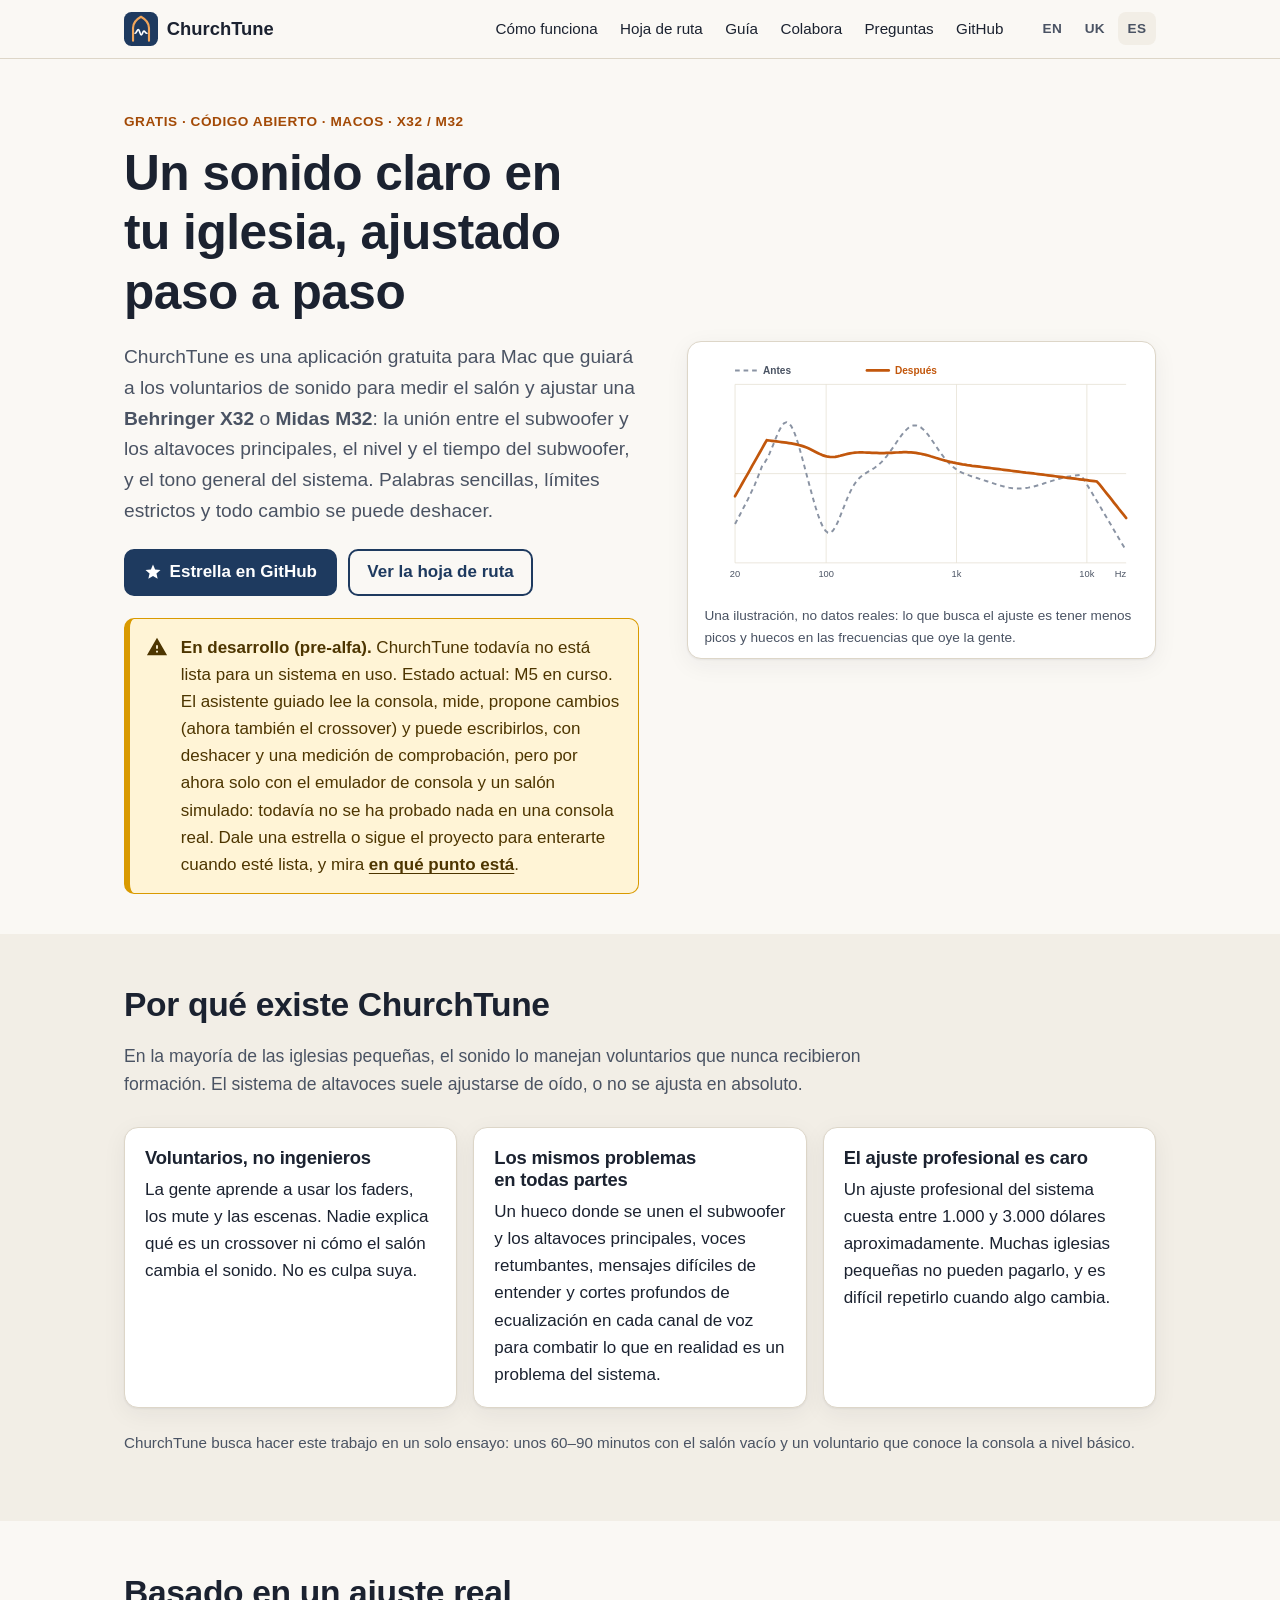
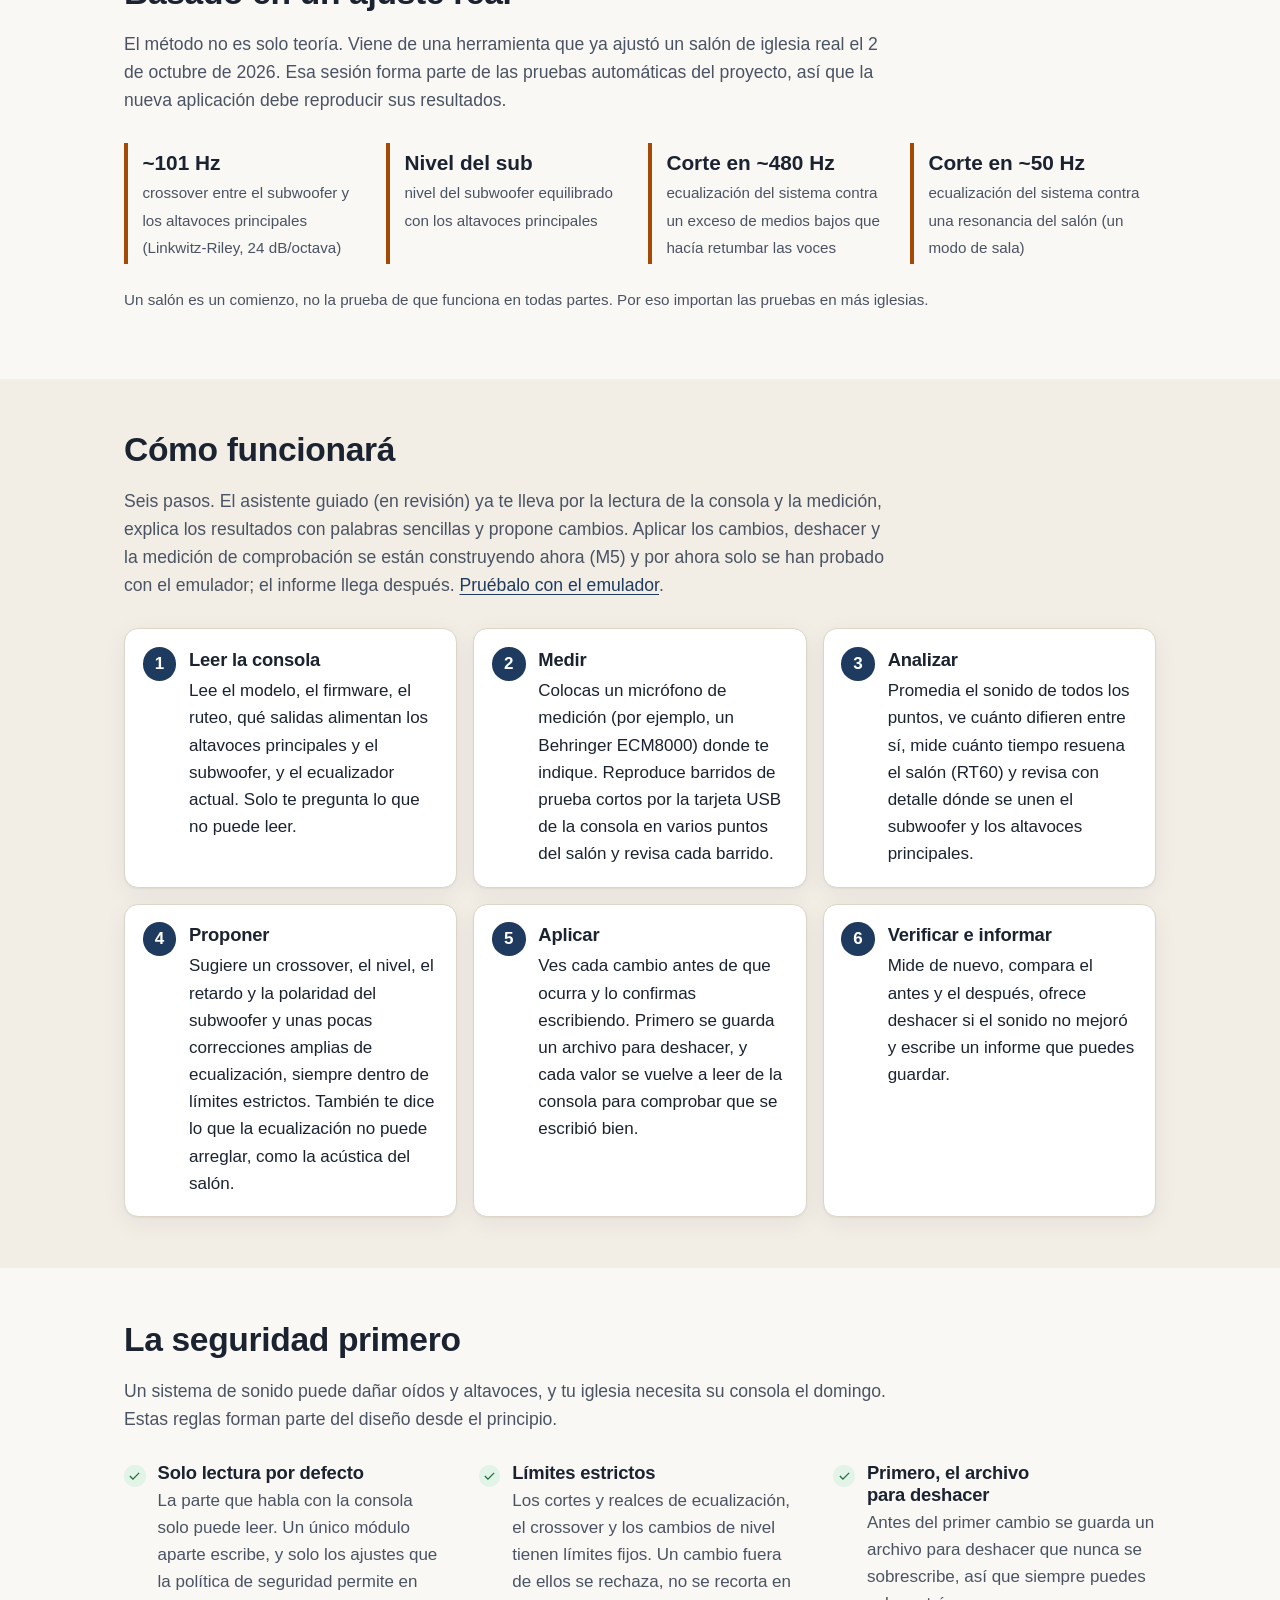
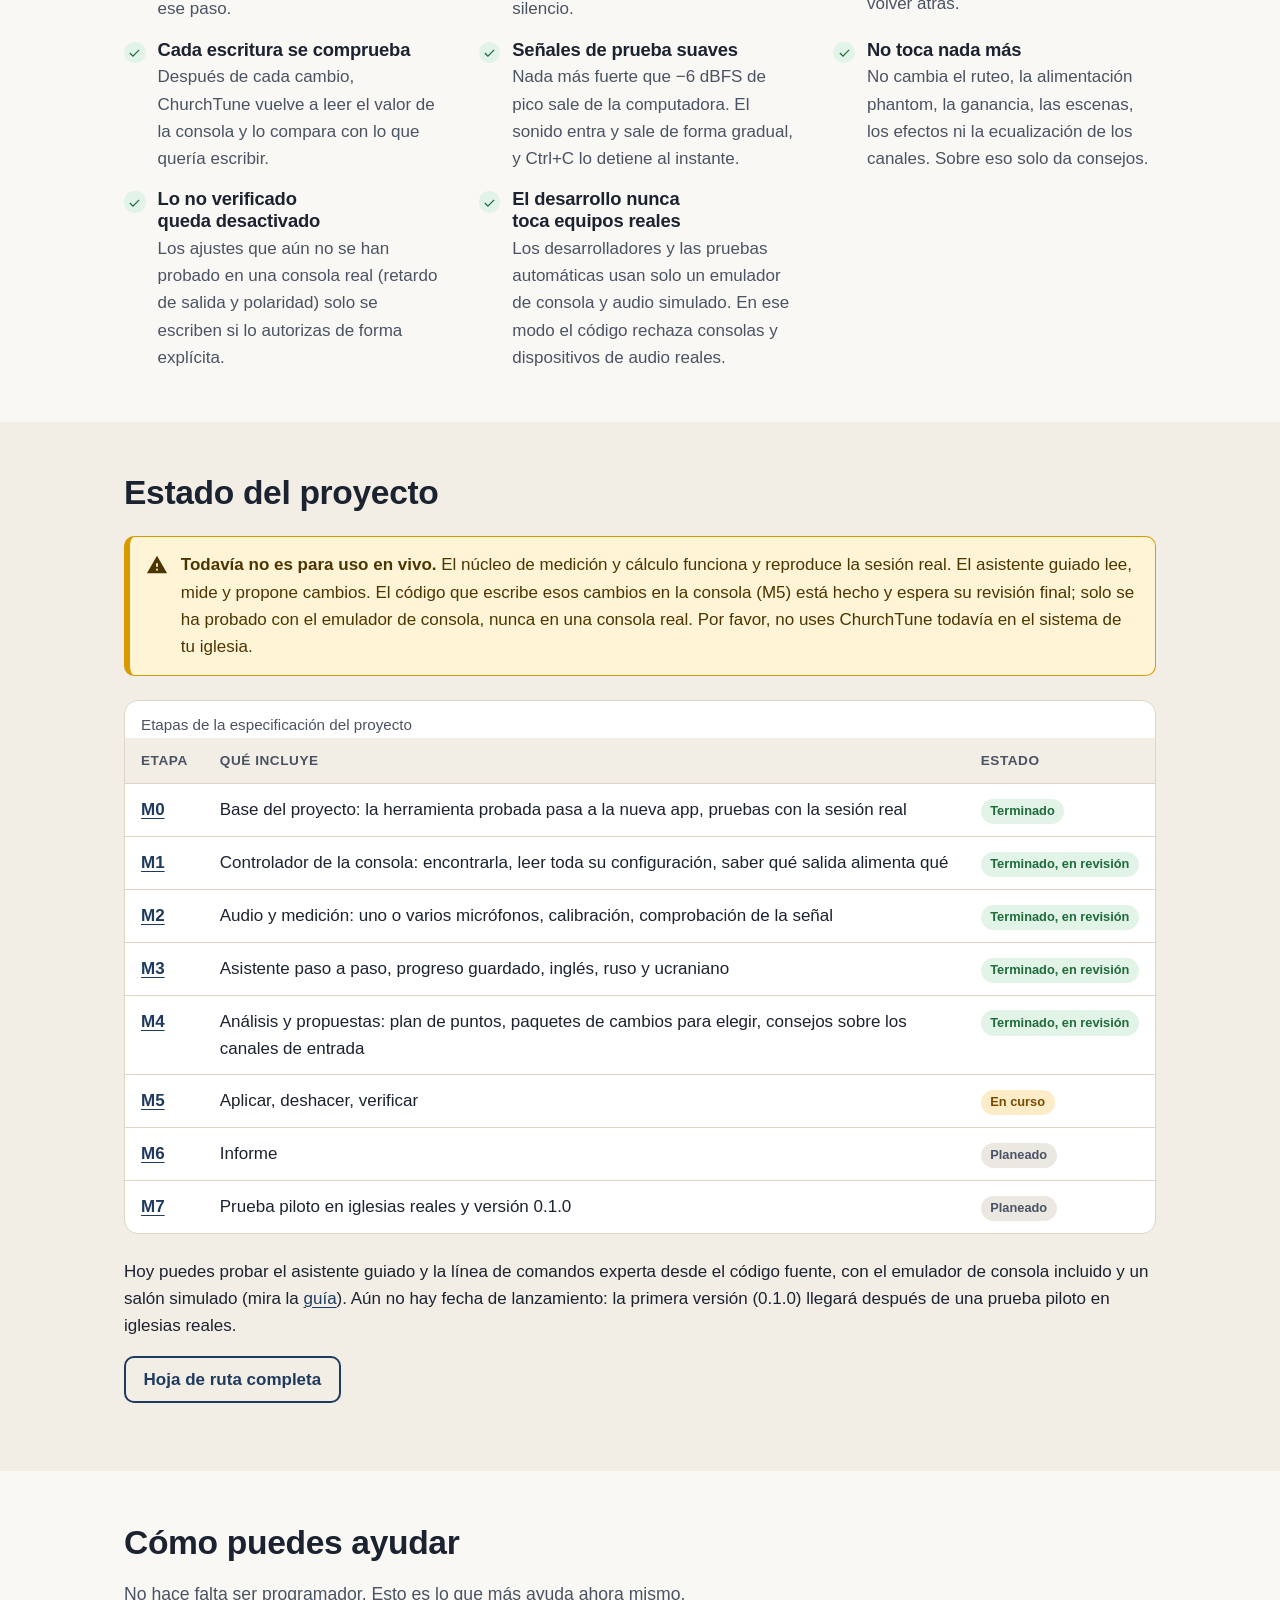
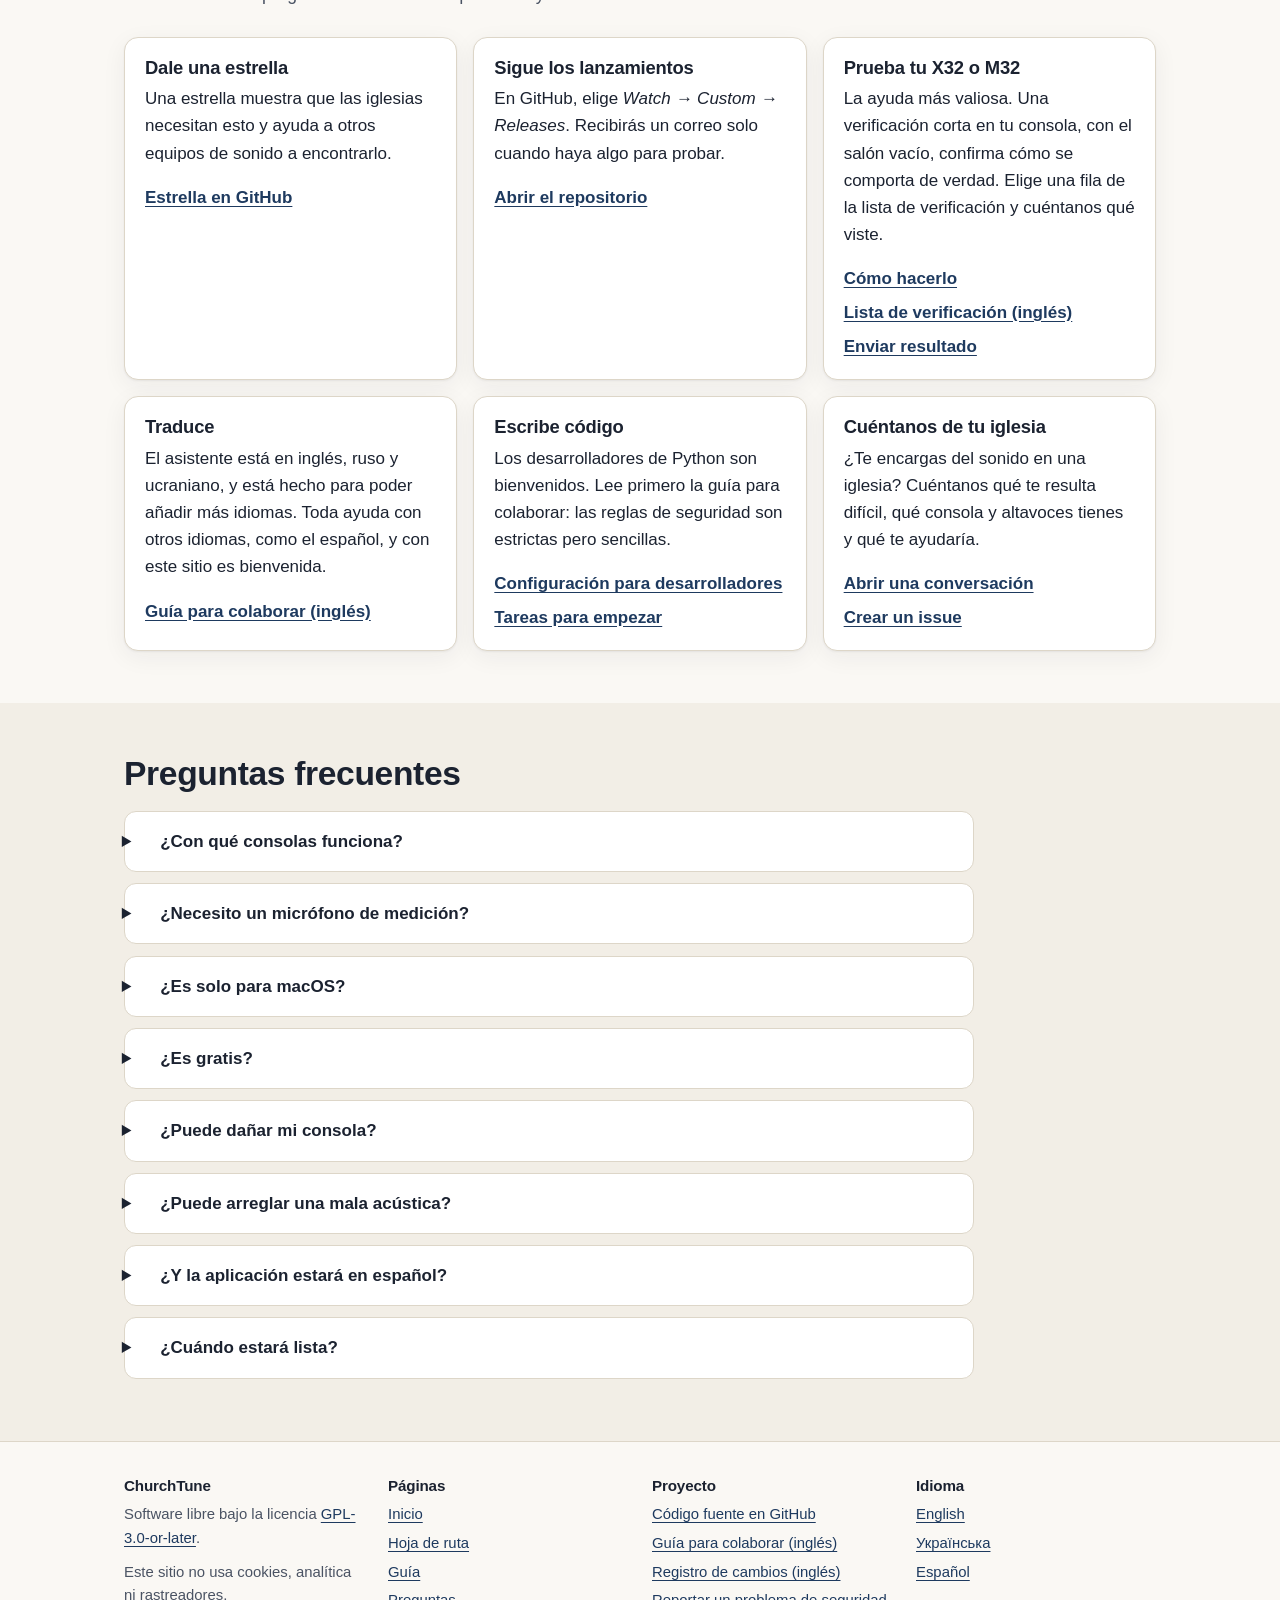
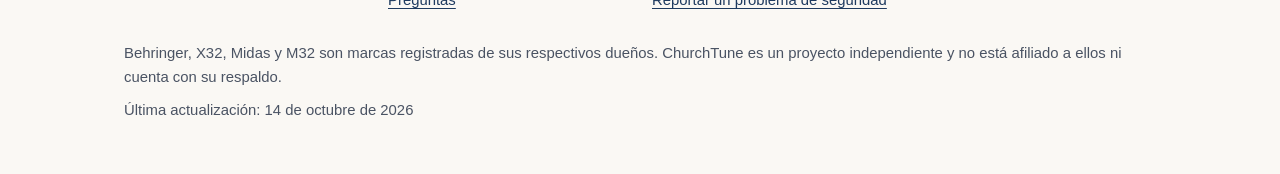
==== commit e3aca21b: "docs(site): M5 second part: the junction with short matrix mutes, the crossover, the full emulator d" ====
--- a/site/es/index.html
+++ b/site/es/index.html
@@ -52,7 +52,7 @@
 <a class="btn btn-primary" href="https://github.com/mihailShumilov/ChurchAutoTune"><svg viewBox="0 0 24 24" aria-hidden="true"><path d="M12 17.3 18.2 21l-1.6-7 5.4-4.7-7.2-.6L12 2 9.2 8.7 2 9.3 7.4 14l-1.6 7z"/></svg>Estrella en GitHub</a>
 <a class="btn btn-ghost" href="../es/roadmap/">Ver la hoja de ruta</a>
 </div>
-<div class="notice" role="note"><svg viewBox="0 0 24 24" aria-hidden="true"><path d="M1 21h22L12 2 1 21zm12-3h-2v-2h2v2zm0-4h-2v-4h2v4z"/></svg><p><strong>En desarrollo (pre-alfa).</strong> ChurchTune todavía no está lista para un sistema en uso. Estado actual: M5 en curso. El asistente guiado lee la consola, mide, propone cambios y ahora puede escribirlos, con deshacer y una medición de comprobación, pero por ahora solo con el emulador de consola y un salón simulado: todavía no se ha probado nada en una consola real. Dale una estrella o sigue el proyecto para enterarte cuando esté lista, y mira <a href="../es/roadmap/">en qué punto está</a>.</p></div>
+<div class="notice" role="note"><svg viewBox="0 0 24 24" aria-hidden="true"><path d="M1 21h22L12 2 1 21zm12-3h-2v-2h2v2zm0-4h-2v-4h2v4z"/></svg><p><strong>En desarrollo (pre-alfa).</strong> ChurchTune todavía no está lista para un sistema en uso. Estado actual: M5 en curso. El asistente guiado lee la consola, mide, propone cambios (ahora también el crossover) y puede escribirlos, con deshacer y una medición de comprobación, pero por ahora solo con el emulador de consola y un salón simulado: todavía no se ha probado nada en una consola real. Dale una estrella o sigue el proyecto para enterarte cuando esté lista, y mira <a href="../es/roadmap/">en qué punto está</a>.</p></div>
 </div>
 <figure class="figure">
 <svg class="chart" viewBox="0 0 560 300" role="img" aria-labelledby="chart-title chart-desc"><title id="chart-title">Ilustración de una respuesta en frecuencia antes y después del ajuste</title><desc id="chart-desc">Un ejemplo dibujado, no una medición: la curva punteada tiene un pico en los graves profundos, un hueco donde se unen el subwoofer y los altavoces principales y una joroba en los medios bajos; la curva continua es suave y baja poco a poco.</desc><line class="grid" x1="40.0" y1="34" x2="40.0" y2="264"/><text class="axis-label" x="40.0" y="282" text-anchor="middle">20</text><line class="grid" x1="157.4" y1="34" x2="157.4" y2="264"/><text class="axis-label" x="157.4" y="282" text-anchor="middle">100</text><line class="grid" x1="325.4" y1="34" x2="325.4" y2="264"/><text class="axis-label" x="325.4" y="282" text-anchor="middle">1k</text><line class="grid" x1="493.4" y1="34" x2="493.4" y2="264"/><text class="axis-label" x="493.4" y="282" text-anchor="middle">10k</text><line class="grid" x1="40" y1="264.0" x2="544" y2="264.0"/><line class="grid" x1="40" y1="149.0" x2="544" y2="149.0"/><line class="grid" x1="40" y1="34.0" x2="544" y2="34.0"/><text class="axis-label" x="544" y="282" text-anchor="end">Hz</text><line class="before" x1="40" y1="16" x2="68" y2="16"/><text class="legend legend-before" x="76" y="20">Antes</text><line class="after" x1="210" y1="16" x2="238" y2="16"/><text class="legend legend-after" x="246" y="20">Después</text><path class="before" d="M40.0,214.0 L43.1,208.0 L46.3,202.0 L49.4,195.9 L52.6,189.8 L55.8,183.7 L58.9,177.3 L62.0,170.7 L65.2,163.7 L68.3,156.2 L71.5,148.0 L74.7,139.6 L77.8,135.4 L80.9,130.2 L84.1,123.8 L87.2,116.6 L90.4,108.8 L93.5,101.1 L96.7,93.9 L99.8,88.1 L103.0,84.2 L106.2,82.7 L109.3,83.8 L112.4,87.7 L115.6,94.0 L118.8,102.4 L121.9,112.3 L125.0,123.3 L128.2,134.9 L131.3,146.9 L134.5,158.8 L137.7,170.6 L140.8,182.0 L143.9,192.7 L147.1,202.6 L150.2,211.1 L153.4,218.0 L156.6,222.7 L159.7,225.1 L162.8,225.1 L166.0,222.6 L169.1,218.0 L172.3,211.7 L175.4,204.2 L178.6,196.1 L181.8,187.9 L184.9,180.2 L188.1,173.1 L191.2,167.0 L194.4,161.8 L197.5,157.6 L200.6,154.3 L203.8,151.6 L206.9,149.4 L210.1,147.4 L213.2,145.6 L216.4,143.7 L219.6,141.7 L222.7,139.4 L225.9,136.8 L229.0,133.8 L232.1,130.4 L235.3,126.7 L238.4,122.5 L241.6,118.1 L244.8,113.6 L247.9,108.9 L251.1,104.3 L254.2,100.0 L257.4,96.0 L260.5,92.6 L263.6,89.9 L266.8,87.9 L269.9,86.9 L273.1,86.8 L276.2,87.6 L279.4,89.4 L282.6,92.0 L285.7,95.3 L288.9,99.1 L292.0,103.5 L295.1,108.0 L298.3,112.7 L301.5,117.4 L304.6,121.9 L307.8,126.2 L310.9,130.2 L314.0,133.8 L317.2,137.0 L320.4,139.8 L323.5,142.3 L326.6,144.4 L329.8,146.3 L333.0,147.9 L336.1,149.3 L339.2,150.5 L342.4,151.6 L345.5,152.7 L348.7,153.7 L351.9,154.7 L355.0,155.7 L358.1,156.7 L361.3,157.8 L364.5,158.8 L367.6,159.8 L370.8,160.9 L373.9,161.9 L377.0,162.9 L380.2,163.9 L383.4,164.8 L386.5,165.6 L389.6,166.4 L392.8,167.0 L396.0,167.5 L399.1,167.9 L402.2,168.1 L405.4,168.2 L408.5,168.1 L411.7,167.9 L414.9,167.5 L418.0,167.0 L421.1,166.4 L424.3,165.7 L427.4,164.9 L430.6,164.0 L433.8,163.1 L436.9,162.1 L440.0,161.0 L443.2,160.0 L446.4,159.0 L449.5,158.0 L452.6,157.1 L455.8,156.2 L459.0,155.3 L462.1,154.5 L465.2,153.8 L468.4,153.1 L471.6,152.5 L474.7,152.0 L477.9,151.5 L481.0,151.1 L484.1,150.7 L487.3,153.1 L490.5,158.2 L493.6,163.3 L496.8,168.5 L499.9,173.7 L503.0,179.0 L506.2,184.3 L509.4,189.6 L512.5,194.9 L515.6,200.2 L518.8,205.5 L522.0,210.9 L525.1,216.2 L528.2,221.6 L531.4,226.9 L534.5,232.3 L537.7,237.6 L540.9,243.0 L544.0,248.4"/><path class="after" d="M40.0,178.1 L43.1,172.6 L46.3,167.0 L49.4,161.4 L52.6,155.8 L55.8,150.3 L58.9,144.7 L62.0,139.1 L65.2,133.5 L68.3,128.0 L71.5,122.4 L74.7,116.8 L77.8,111.2 L80.9,105.9 L84.1,106.3 L87.2,106.7 L90.4,107.1 L93.5,107.5 L96.7,107.9 L99.8,108.3 L103.0,108.7 L106.2,109.1 L109.3,109.6 L112.4,110.1 L115.6,110.7 L118.8,111.3 L121.9,112.1 L125.0,112.9 L128.2,113.9 L131.3,115.1 L134.5,116.4 L137.7,117.9 L140.8,119.5 L143.9,121.1 L147.1,122.7 L150.2,124.2 L153.4,125.5 L156.6,126.5 L159.7,127.2 L162.8,127.6 L166.0,127.6 L169.1,127.3 L172.3,126.7 L175.4,126.0 L178.6,125.2 L181.8,124.3 L184.9,123.6 L188.1,122.9 L191.2,122.4 L194.4,122.0 L197.5,121.8 L200.6,121.7 L203.8,121.7 L206.9,121.8 L210.1,121.9 L213.2,122.0 L216.4,122.2 L219.6,122.3 L222.7,122.4 L225.9,122.5 L229.0,122.5 L232.1,122.5 L235.3,122.4 L238.4,122.3 L241.6,122.2 L244.8,122.0 L247.9,121.8 L251.1,121.7 L254.2,121.5 L257.4,121.4 L260.5,121.4 L263.6,121.5 L266.8,121.6 L269.9,121.9 L273.1,122.3 L276.2,122.8 L279.4,123.4 L282.6,124.1 L285.7,124.9 L288.9,125.7 L292.0,126.7 L295.1,127.6 L298.3,128.6 L301.5,129.5 L304.6,130.5 L307.8,131.4 L310.9,132.3 L314.0,133.1 L317.2,133.9 L320.4,134.6 L323.5,135.2 L326.6,135.9 L329.8,136.4 L333.0,137.0 L336.1,137.5 L339.2,138.0 L342.4,138.4 L345.5,138.9 L348.7,139.3 L351.9,139.7 L355.0,140.1 L358.1,140.5 L361.3,140.9 L364.5,141.3 L367.6,141.7 L370.8,142.1 L373.9,142.5 L377.0,142.9 L380.2,143.3 L383.4,143.7 L386.5,144.1 L389.6,144.5 L392.8,144.9 L396.0,145.3 L399.1,145.7 L402.2,146.1 L405.4,146.5 L408.5,146.9 L411.7,147.3 L414.9,147.7 L418.0,148.0 L421.1,148.4 L424.3,148.8 L427.4,149.2 L430.6,149.6 L433.8,150.0 L436.9,150.4 L440.0,150.8 L443.2,151.2 L446.4,151.6 L449.5,152.0 L452.6,152.4 L455.8,152.8 L459.0,153.2 L462.1,153.6 L465.2,154.0 L468.4,154.4 L471.6,154.7 L474.7,155.1 L477.9,155.5 L481.0,155.9 L484.1,156.3 L487.3,156.7 L490.5,157.1 L493.6,157.5 L496.8,157.9 L499.9,158.3 L503.0,158.7 L506.2,159.1 L509.4,162.5 L512.5,166.4 L515.6,170.4 L518.8,174.4 L522.0,178.4 L525.1,182.3 L528.2,186.3 L531.4,190.3 L534.5,194.3 L537.7,198.2 L540.9,202.2 L544.0,206.2"/></svg>
@@ -93,7 +93,7 @@
 <section class="section section-alt" id="status" aria-labelledby="status-title">
 <div class="wrap">
 <h2 id="status-title">Estado del proyecto</h2>
-<div class="notice" role="note"><svg viewBox="0 0 24 24" aria-hidden="true"><path d="M1 21h22L12 2 1 21zm12-3h-2v-2h2v2zm0-4h-2v-4h2v4z"/></svg><p><strong>Todavía no es para uso en vivo.</strong> El núcleo de medición y cálculo funciona y reproduce la sesión real. El asistente guiado lee, mide y propone cambios. La escritura de esos cambios en la consola se está construyendo (M5) y solo se ha probado con el emulador de consola, nunca en una consola real. Por favor, no uses ChurchTune todavía en el sistema de tu iglesia.</p></div>
+<div class="notice" role="note"><svg viewBox="0 0 24 24" aria-hidden="true"><path d="M1 21h22L12 2 1 21zm12-3h-2v-2h2v2zm0-4h-2v-4h2v4z"/></svg><p><strong>Todavía no es para uso en vivo.</strong> El núcleo de medición y cálculo funciona y reproduce la sesión real. El asistente guiado lee, mide y propone cambios. El código que escribe esos cambios en la consola (M5) está hecho y espera su revisión final; solo se ha probado con el emulador de consola, nunca en una consola real. Por favor, no uses ChurchTune todavía en el sistema de tu iglesia.</p></div>
 <div class="table-wrap"><table>
 <caption class="note" style="text-align:left;padding:0.8rem 1rem 0">Etapas de la especificación del proyecto</caption>
 <thead><tr><th scope="col">Etapa</th><th scope="col">Qué incluye</th><th scope="col">Estado</th></tr></thead>
@@ -112,7 +112,7 @@
 <section class="section section-alt" id="faq" aria-labelledby="faq-title">
 <div class="wrap">
 <h2 id="faq-title">Preguntas frecuentes</h2>
-<div class="faq"><details><summary>¿Con qué consolas funciona?</summary><div><p>Se está construyendo para la familia Behringer X32 y Midas M32 con firmware 4.x y una tarjeta de audio USB (como la X-USB de la X32). Hasta ahora el método se ha usado en una X32 Producer. Los demás modelos necesitan verificaciones en equipo real; por eso tus reportes son tan importantes. Otras consolas, como X Air, WING, Allen &amp; Heath o Yamaha, no forman parte de la primera versión.</p></div></details><details><summary>¿Necesito un micrófono de medición?</summary><div><p>Sí, por ejemplo un Behringer ECM8000 conectado a una entrada de la consola. Basta con un micrófono: lo vas moviendo de un punto a otro. ChurchTune también puede usar varios a la vez, calibrados entre sí (por ahora probado solo con micrófonos simulados). Un micrófono de voz no sirve, porque no está hecho para captar todas las frecuencias por igual.</p></div></details><details><summary>¿Es solo para macOS?</summary><div><p>Sí, la aplicación está pensada para una Mac conectada a la consola. El núcleo está escrito para poder funcionar en otros sistemas, y las pruebas automáticas también corren en Linux, pero Windows y Linux no tendrán soporte en la primera versión.</p></div></details><details><summary>¿Es gratis?</summary><div><p>Sí. Es gratuita y de código abierto, bajo la licencia <a href="https://github.com/mihailShumilov/ChurchAutoTune/blob/main/LICENSE">GPL-3.0-or-later</a>. Sin cuentas, sin suscripciones y sin telemetría.</p></div></details><details><summary>¿Puede dañar mi consola?</summary><div><p>Está diseñada para que no ocurra. Solo cambia unos pocos ajustes del sistema dentro de límites estrictos, guarda primero un archivo para deshacer y comprueba cada valor después de escribirlo. Nunca toca el ruteo, la ganancia, la alimentación phantom ni las escenas. Pero está en pre-alfa: no la uses todavía en un sistema en uso y guarda una escena en la consola antes de cualquier prueba.</p></div></details><details><summary>¿Puede arreglar una mala acústica?</summary><div><p>No. La ecualización puede suavizar algunos problemas, pero no elimina el eco ni una reverberación larga y confusa. ChurchTune mide cuánto resuena el salón y te dice con claridad lo que la ecualización no puede arreglar.</p></div></details><details><summary>¿Y la aplicación estará en español?</summary><div><p>Los idiomas previstos para la primera versión son inglés, ruso y ucraniano, pero la aplicación está preparada para añadir cualquier idioma. Si quieres ayudar con la traducción al español, cuéntanoslo en GitHub.</p></div></details><details><summary>¿Cuándo estará lista?</summary><div><p>Todavía no hay fecha. El asistente guiado (M3) y las propuestas (M4) están terminados y en revisión. Aplicar los cambios, deshacer y la medición de comprobación (M5) están en curso y todavía no se han probado en una consola real. La primera versión (0.1.0) llegará después de una prueba piloto en iglesias reales. Sigue la <a href="../es/roadmap/">hoja de ruta</a> y los lanzamientos en GitHub.</p></div></details></div>
+<div class="faq"><details><summary>¿Con qué consolas funciona?</summary><div><p>Se está construyendo para la familia Behringer X32 y Midas M32 con firmware 4.x y una tarjeta de audio USB (como la X-USB de la X32). Hasta ahora el método se ha usado en una X32 Producer. Los demás modelos necesitan verificaciones en equipo real; por eso tus reportes son tan importantes. Otras consolas, como X Air, WING, Allen &amp; Heath o Yamaha, no forman parte de la primera versión.</p></div></details><details><summary>¿Necesito un micrófono de medición?</summary><div><p>Sí, por ejemplo un Behringer ECM8000 conectado a una entrada de la consola. Basta con un micrófono: lo vas moviendo de un punto a otro. ChurchTune también puede usar varios a la vez, calibrados entre sí (por ahora probado solo con micrófonos simulados). Un micrófono de voz no sirve, porque no está hecho para captar todas las frecuencias por igual.</p></div></details><details><summary>¿Es solo para macOS?</summary><div><p>Sí, la aplicación está pensada para una Mac conectada a la consola. El núcleo está escrito para poder funcionar en otros sistemas, y las pruebas automáticas también corren en Linux, pero Windows y Linux no tendrán soporte en la primera versión.</p></div></details><details><summary>¿Es gratis?</summary><div><p>Sí. Es gratuita y de código abierto, bajo la licencia <a href="https://github.com/mihailShumilov/ChurchAutoTune/blob/main/LICENSE">GPL-3.0-or-later</a>. Sin cuentas, sin suscripciones y sin telemetría.</p></div></details><details><summary>¿Puede dañar mi consola?</summary><div><p>Está diseñada para que no ocurra. Solo cambia unos pocos ajustes del sistema dentro de límites estrictos, guarda primero un archivo para deshacer y comprueba cada valor después de escribirlo. Nunca toca el ruteo, la ganancia, la alimentación phantom ni las escenas. Pero está en pre-alfa: no la uses todavía en un sistema en uso y guarda una escena en la consola antes de cualquier prueba.</p></div></details><details><summary>¿Puede arreglar una mala acústica?</summary><div><p>No. La ecualización puede suavizar algunos problemas, pero no elimina el eco ni una reverberación larga y confusa. ChurchTune mide cuánto resuena el salón y te dice con claridad lo que la ecualización no puede arreglar.</p></div></details><details><summary>¿Y la aplicación estará en español?</summary><div><p>Los idiomas previstos para la primera versión son inglés, ruso y ucraniano, pero la aplicación está preparada para añadir cualquier idioma. Si quieres ayudar con la traducción al español, cuéntanoslo en GitHub.</p></div></details><details><summary>¿Cuándo estará lista?</summary><div><p>Todavía no hay fecha. El asistente guiado (M3) y las propuestas (M4) están terminados y en revisión. Aplicar los cambios, deshacer, la medición de comprobación y la medición separada del subwoofer y los altavoces principales (M5) están escritos y esperan la revisión final; todavía no se han probado en una consola real. La primera versión (0.1.0) llegará después de una prueba piloto en iglesias reales. Sigue la <a href="../es/roadmap/">hoja de ruta</a> y los lanzamientos en GitHub.</p></div></details></div>
 </div>
 </section>
 </main>
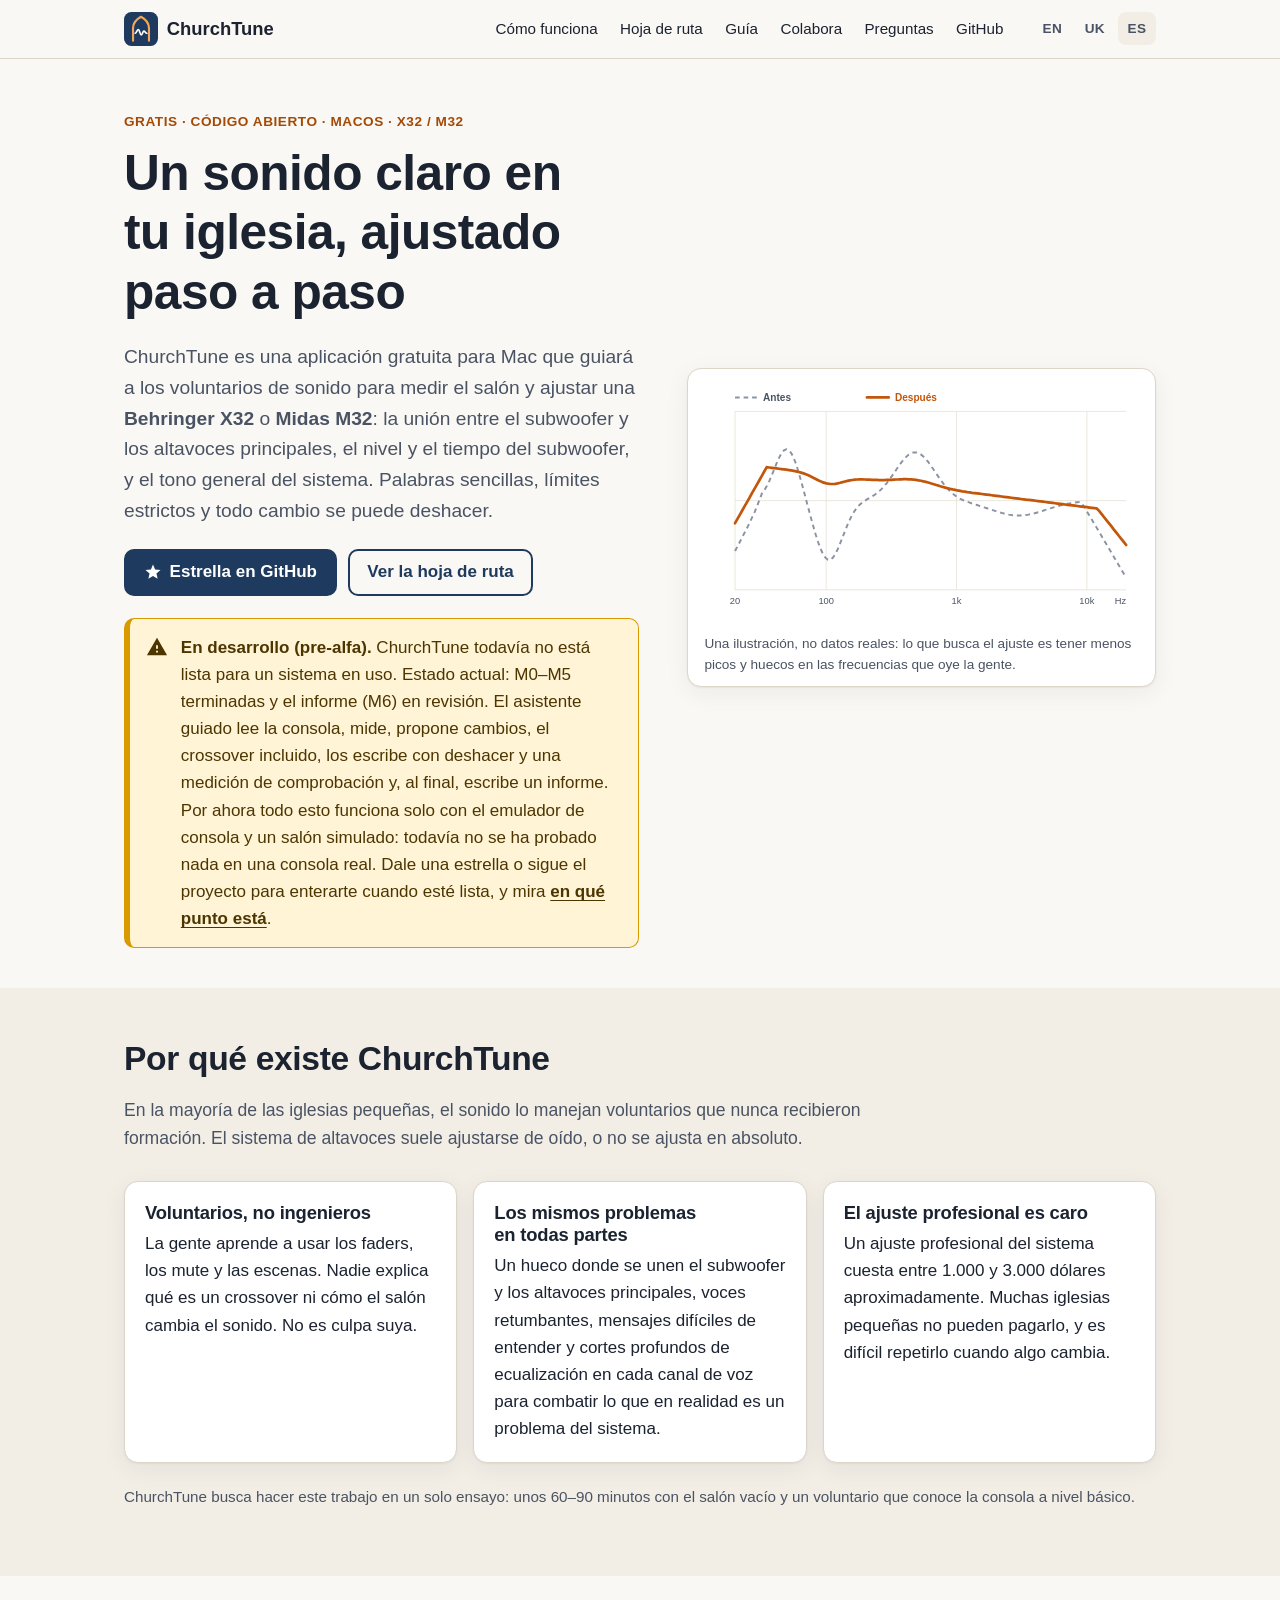
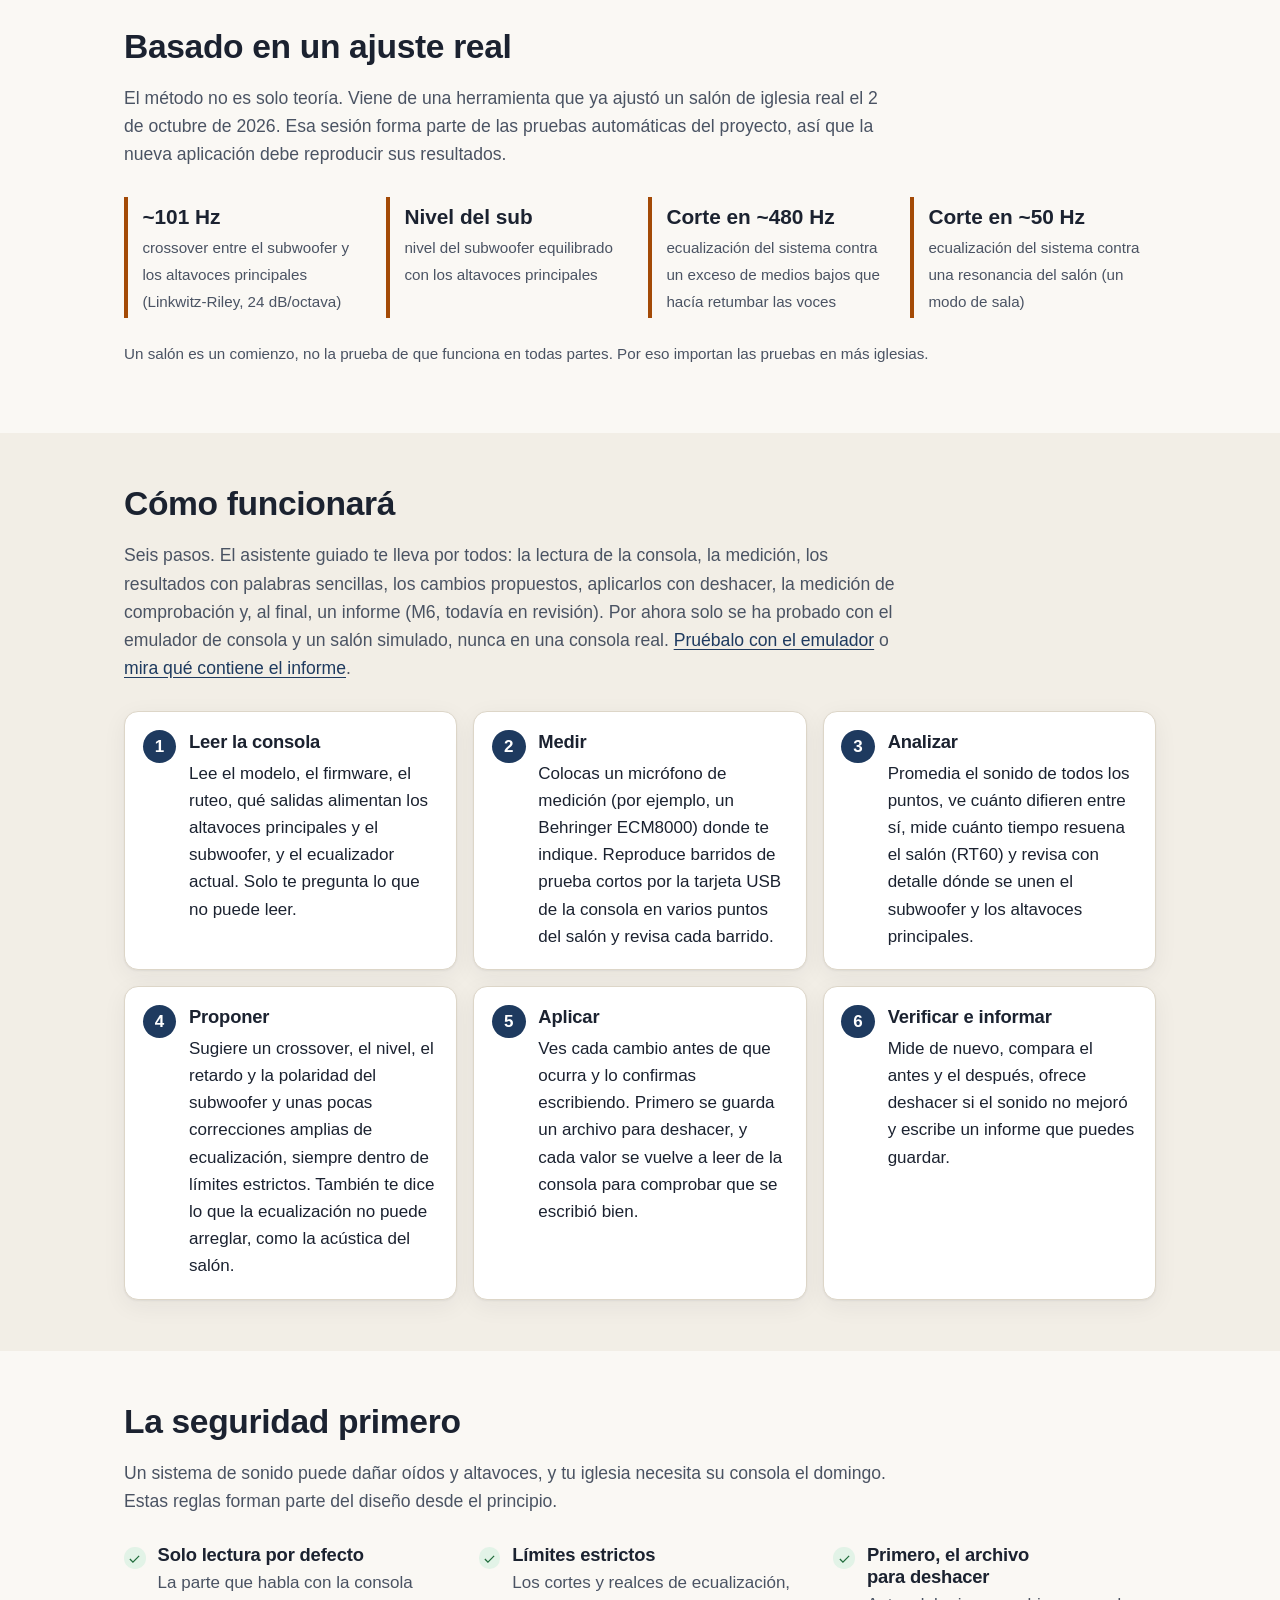
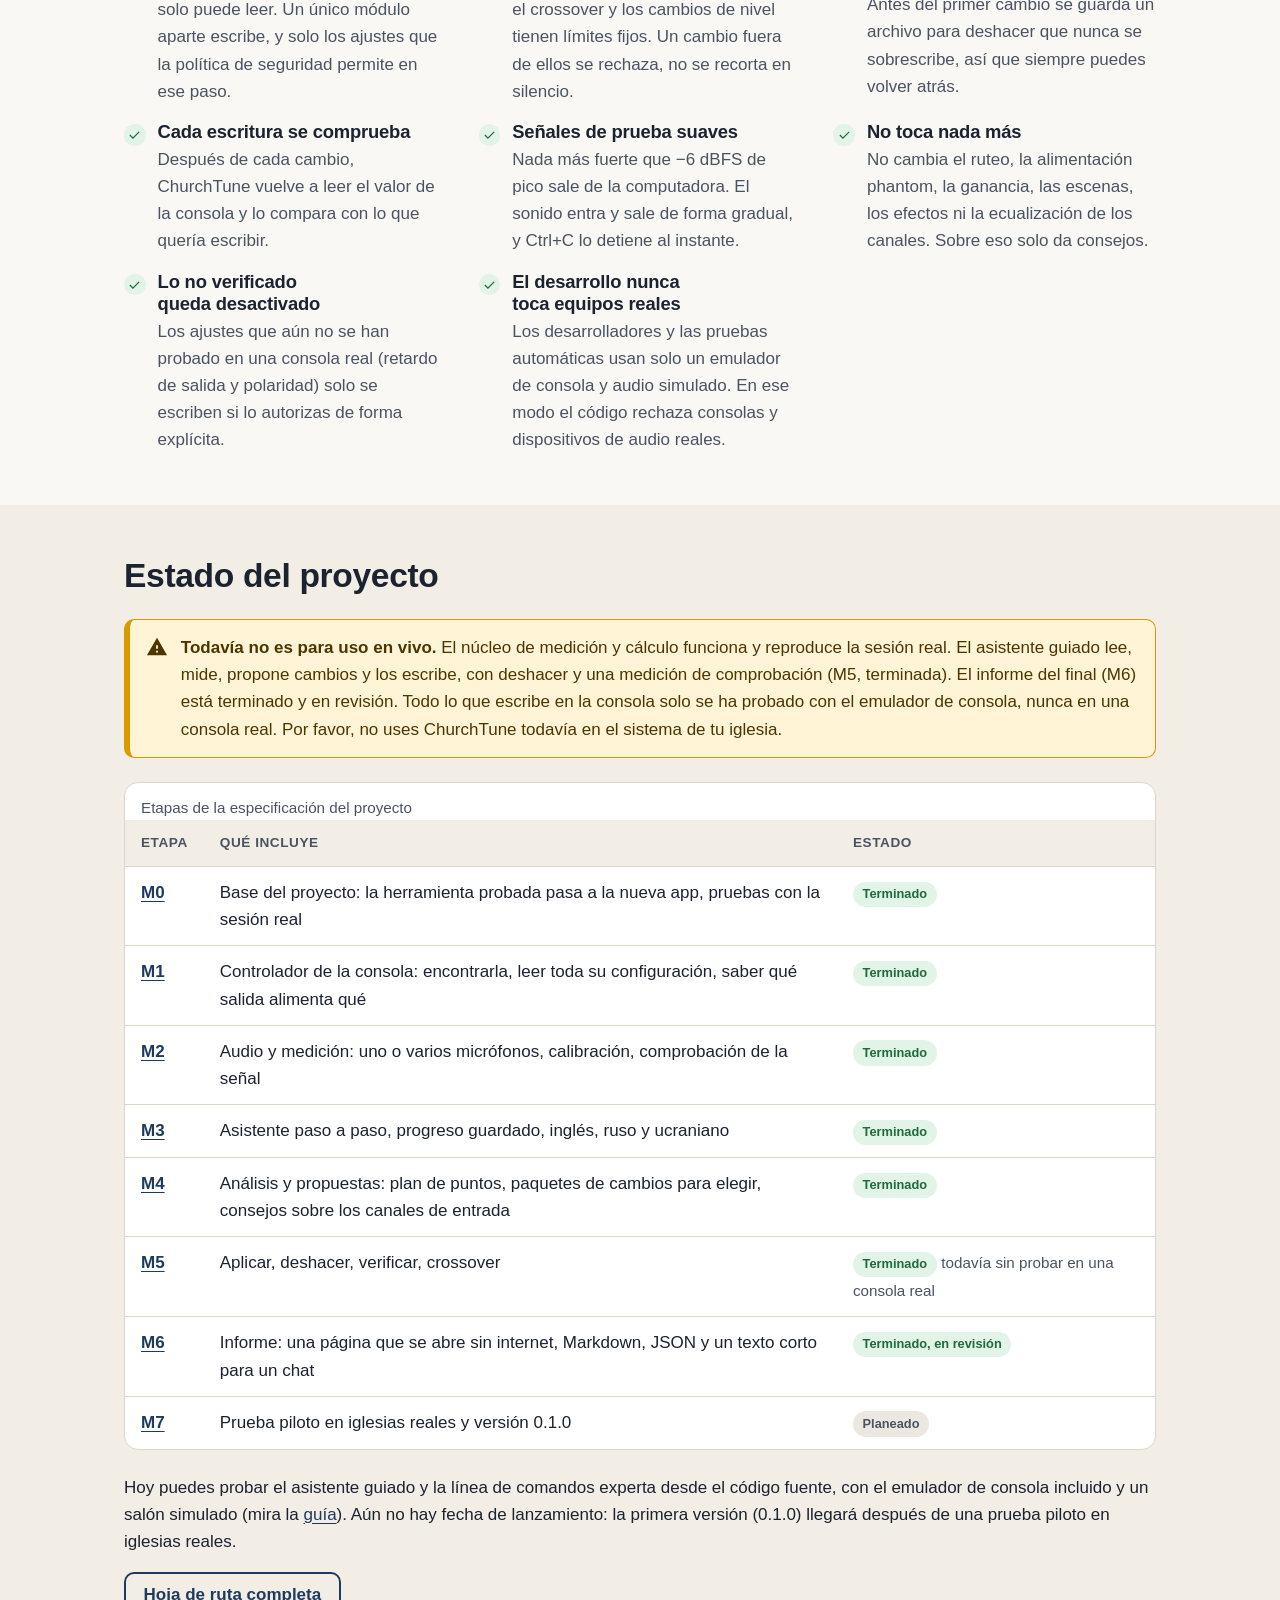
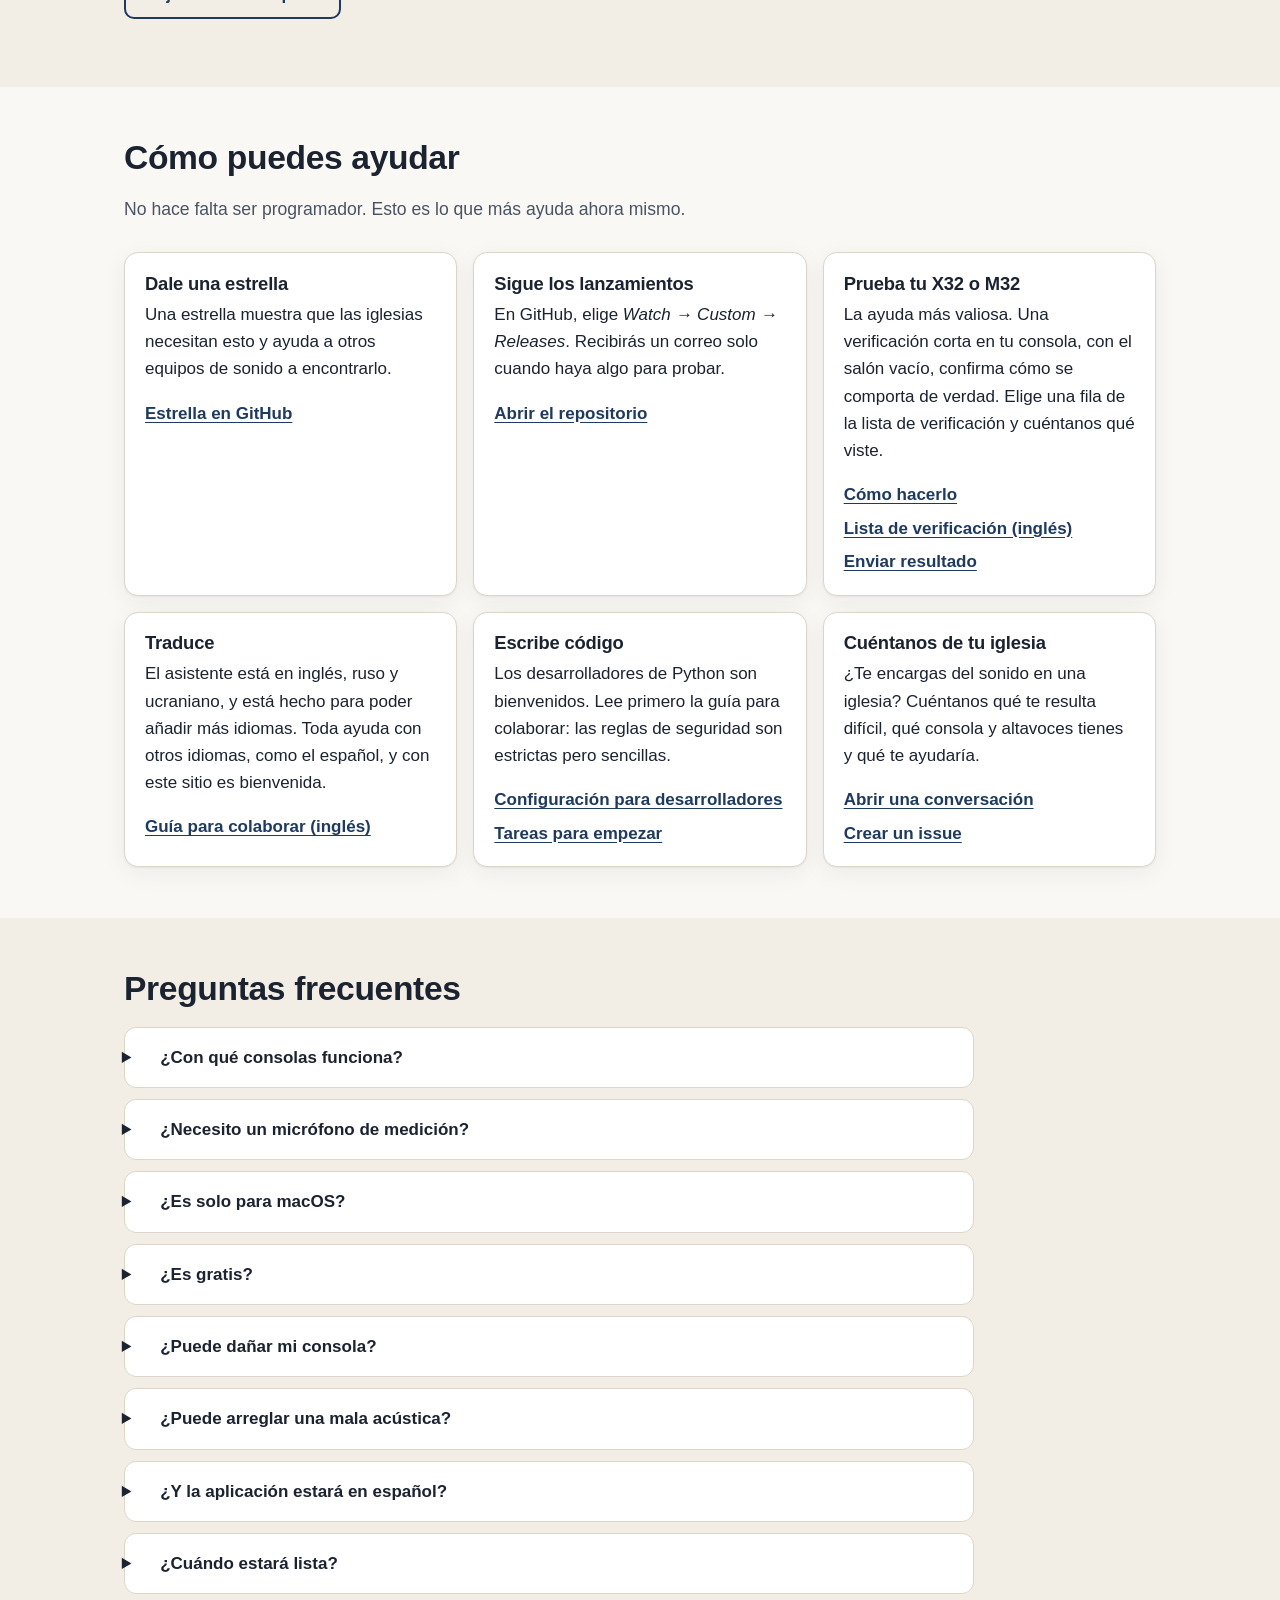
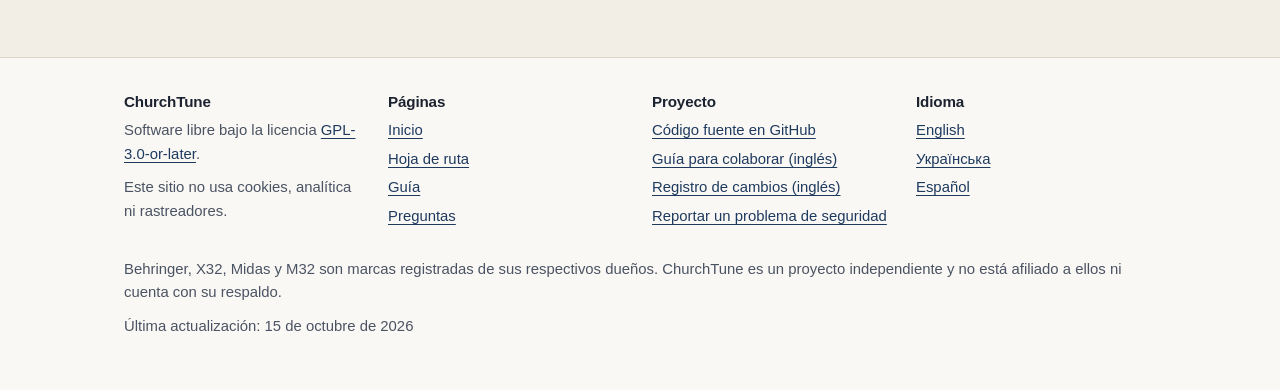
==== commit 7b41322d: "docs(site): M0-M5 done, M6 report in review, how to use the report" ====
--- a/site/es/index.html
+++ b/site/es/index.html
@@ -52,7 +52,7 @@
 <a class="btn btn-primary" href="https://github.com/mihailShumilov/ChurchAutoTune"><svg viewBox="0 0 24 24" aria-hidden="true"><path d="M12 17.3 18.2 21l-1.6-7 5.4-4.7-7.2-.6L12 2 9.2 8.7 2 9.3 7.4 14l-1.6 7z"/></svg>Estrella en GitHub</a>
 <a class="btn btn-ghost" href="../es/roadmap/">Ver la hoja de ruta</a>
 </div>
-<div class="notice" role="note"><svg viewBox="0 0 24 24" aria-hidden="true"><path d="M1 21h22L12 2 1 21zm12-3h-2v-2h2v2zm0-4h-2v-4h2v4z"/></svg><p><strong>En desarrollo (pre-alfa).</strong> ChurchTune todavía no está lista para un sistema en uso. Estado actual: M5 en curso. El asistente guiado lee la consola, mide, propone cambios (ahora también el crossover) y puede escribirlos, con deshacer y una medición de comprobación, pero por ahora solo con el emulador de consola y un salón simulado: todavía no se ha probado nada en una consola real. Dale una estrella o sigue el proyecto para enterarte cuando esté lista, y mira <a href="../es/roadmap/">en qué punto está</a>.</p></div>
+<div class="notice" role="note"><svg viewBox="0 0 24 24" aria-hidden="true"><path d="M1 21h22L12 2 1 21zm12-3h-2v-2h2v2zm0-4h-2v-4h2v4z"/></svg><p><strong>En desarrollo (pre-alfa).</strong> ChurchTune todavía no está lista para un sistema en uso. Estado actual: M0–M5 terminadas y el informe (M6) en revisión. El asistente guiado lee la consola, mide, propone cambios, el crossover incluido, los escribe con deshacer y una medición de comprobación y, al final, escribe un informe. Por ahora todo esto funciona solo con el emulador de consola y un salón simulado: todavía no se ha probado nada en una consola real. Dale una estrella o sigue el proyecto para enterarte cuando esté lista, y mira <a href="../es/roadmap/">en qué punto está</a>.</p></div>
 </div>
 <figure class="figure">
 <svg class="chart" viewBox="0 0 560 300" role="img" aria-labelledby="chart-title chart-desc"><title id="chart-title">Ilustración de una respuesta en frecuencia antes y después del ajuste</title><desc id="chart-desc">Un ejemplo dibujado, no una medición: la curva punteada tiene un pico en los graves profundos, un hueco donde se unen el subwoofer y los altavoces principales y una joroba en los medios bajos; la curva continua es suave y baja poco a poco.</desc><line class="grid" x1="40.0" y1="34" x2="40.0" y2="264"/><text class="axis-label" x="40.0" y="282" text-anchor="middle">20</text><line class="grid" x1="157.4" y1="34" x2="157.4" y2="264"/><text class="axis-label" x="157.4" y="282" text-anchor="middle">100</text><line class="grid" x1="325.4" y1="34" x2="325.4" y2="264"/><text class="axis-label" x="325.4" y="282" text-anchor="middle">1k</text><line class="grid" x1="493.4" y1="34" x2="493.4" y2="264"/><text class="axis-label" x="493.4" y="282" text-anchor="middle">10k</text><line class="grid" x1="40" y1="264.0" x2="544" y2="264.0"/><line class="grid" x1="40" y1="149.0" x2="544" y2="149.0"/><line class="grid" x1="40" y1="34.0" x2="544" y2="34.0"/><text class="axis-label" x="544" y="282" text-anchor="end">Hz</text><line class="before" x1="40" y1="16" x2="68" y2="16"/><text class="legend legend-before" x="76" y="20">Antes</text><line class="after" x1="210" y1="16" x2="238" y2="16"/><text class="legend legend-after" x="246" y="20">Después</text><path class="before" d="M40.0,214.0 L43.1,208.0 L46.3,202.0 L49.4,195.9 L52.6,189.8 L55.8,183.7 L58.9,177.3 L62.0,170.7 L65.2,163.7 L68.3,156.2 L71.5,148.0 L74.7,139.6 L77.8,135.4 L80.9,130.2 L84.1,123.8 L87.2,116.6 L90.4,108.8 L93.5,101.1 L96.7,93.9 L99.8,88.1 L103.0,84.2 L106.2,82.7 L109.3,83.8 L112.4,87.7 L115.6,94.0 L118.8,102.4 L121.9,112.3 L125.0,123.3 L128.2,134.9 L131.3,146.9 L134.5,158.8 L137.7,170.6 L140.8,182.0 L143.9,192.7 L147.1,202.6 L150.2,211.1 L153.4,218.0 L156.6,222.7 L159.7,225.1 L162.8,225.1 L166.0,222.6 L169.1,218.0 L172.3,211.7 L175.4,204.2 L178.6,196.1 L181.8,187.9 L184.9,180.2 L188.1,173.1 L191.2,167.0 L194.4,161.8 L197.5,157.6 L200.6,154.3 L203.8,151.6 L206.9,149.4 L210.1,147.4 L213.2,145.6 L216.4,143.7 L219.6,141.7 L222.7,139.4 L225.9,136.8 L229.0,133.8 L232.1,130.4 L235.3,126.7 L238.4,122.5 L241.6,118.1 L244.8,113.6 L247.9,108.9 L251.1,104.3 L254.2,100.0 L257.4,96.0 L260.5,92.6 L263.6,89.9 L266.8,87.9 L269.9,86.9 L273.1,86.8 L276.2,87.6 L279.4,89.4 L282.6,92.0 L285.7,95.3 L288.9,99.1 L292.0,103.5 L295.1,108.0 L298.3,112.7 L301.5,117.4 L304.6,121.9 L307.8,126.2 L310.9,130.2 L314.0,133.8 L317.2,137.0 L320.4,139.8 L323.5,142.3 L326.6,144.4 L329.8,146.3 L333.0,147.9 L336.1,149.3 L339.2,150.5 L342.4,151.6 L345.5,152.7 L348.7,153.7 L351.9,154.7 L355.0,155.7 L358.1,156.7 L361.3,157.8 L364.5,158.8 L367.6,159.8 L370.8,160.9 L373.9,161.9 L377.0,162.9 L380.2,163.9 L383.4,164.8 L386.5,165.6 L389.6,166.4 L392.8,167.0 L396.0,167.5 L399.1,167.9 L402.2,168.1 L405.4,168.2 L408.5,168.1 L411.7,167.9 L414.9,167.5 L418.0,167.0 L421.1,166.4 L424.3,165.7 L427.4,164.9 L430.6,164.0 L433.8,163.1 L436.9,162.1 L440.0,161.0 L443.2,160.0 L446.4,159.0 L449.5,158.0 L452.6,157.1 L455.8,156.2 L459.0,155.3 L462.1,154.5 L465.2,153.8 L468.4,153.1 L471.6,152.5 L474.7,152.0 L477.9,151.5 L481.0,151.1 L484.1,150.7 L487.3,153.1 L490.5,158.2 L493.6,163.3 L496.8,168.5 L499.9,173.7 L503.0,179.0 L506.2,184.3 L509.4,189.6 L512.5,194.9 L515.6,200.2 L518.8,205.5 L522.0,210.9 L525.1,216.2 L528.2,221.6 L531.4,226.9 L534.5,232.3 L537.7,237.6 L540.9,243.0 L544.0,248.4"/><path class="after" d="M40.0,178.1 L43.1,172.6 L46.3,167.0 L49.4,161.4 L52.6,155.8 L55.8,150.3 L58.9,144.7 L62.0,139.1 L65.2,133.5 L68.3,128.0 L71.5,122.4 L74.7,116.8 L77.8,111.2 L80.9,105.9 L84.1,106.3 L87.2,106.7 L90.4,107.1 L93.5,107.5 L96.7,107.9 L99.8,108.3 L103.0,108.7 L106.2,109.1 L109.3,109.6 L112.4,110.1 L115.6,110.7 L118.8,111.3 L121.9,112.1 L125.0,112.9 L128.2,113.9 L131.3,115.1 L134.5,116.4 L137.7,117.9 L140.8,119.5 L143.9,121.1 L147.1,122.7 L150.2,124.2 L153.4,125.5 L156.6,126.5 L159.7,127.2 L162.8,127.6 L166.0,127.6 L169.1,127.3 L172.3,126.7 L175.4,126.0 L178.6,125.2 L181.8,124.3 L184.9,123.6 L188.1,122.9 L191.2,122.4 L194.4,122.0 L197.5,121.8 L200.6,121.7 L203.8,121.7 L206.9,121.8 L210.1,121.9 L213.2,122.0 L216.4,122.2 L219.6,122.3 L222.7,122.4 L225.9,122.5 L229.0,122.5 L232.1,122.5 L235.3,122.4 L238.4,122.3 L241.6,122.2 L244.8,122.0 L247.9,121.8 L251.1,121.7 L254.2,121.5 L257.4,121.4 L260.5,121.4 L263.6,121.5 L266.8,121.6 L269.9,121.9 L273.1,122.3 L276.2,122.8 L279.4,123.4 L282.6,124.1 L285.7,124.9 L288.9,125.7 L292.0,126.7 L295.1,127.6 L298.3,128.6 L301.5,129.5 L304.6,130.5 L307.8,131.4 L310.9,132.3 L314.0,133.1 L317.2,133.9 L320.4,134.6 L323.5,135.2 L326.6,135.9 L329.8,136.4 L333.0,137.0 L336.1,137.5 L339.2,138.0 L342.4,138.4 L345.5,138.9 L348.7,139.3 L351.9,139.7 L355.0,140.1 L358.1,140.5 L361.3,140.9 L364.5,141.3 L367.6,141.7 L370.8,142.1 L373.9,142.5 L377.0,142.9 L380.2,143.3 L383.4,143.7 L386.5,144.1 L389.6,144.5 L392.8,144.9 L396.0,145.3 L399.1,145.7 L402.2,146.1 L405.4,146.5 L408.5,146.9 L411.7,147.3 L414.9,147.7 L418.0,148.0 L421.1,148.4 L424.3,148.8 L427.4,149.2 L430.6,149.6 L433.8,150.0 L436.9,150.4 L440.0,150.8 L443.2,151.2 L446.4,151.6 L449.5,152.0 L452.6,152.4 L455.8,152.8 L459.0,153.2 L462.1,153.6 L465.2,154.0 L468.4,154.4 L471.6,154.7 L474.7,155.1 L477.9,155.5 L481.0,155.9 L484.1,156.3 L487.3,156.7 L490.5,157.1 L493.6,157.5 L496.8,157.9 L499.9,158.3 L503.0,158.7 L506.2,159.1 L509.4,162.5 L512.5,166.4 L515.6,170.4 L518.8,174.4 L522.0,178.4 L525.1,182.3 L528.2,186.3 L531.4,190.3 L534.5,194.3 L537.7,198.2 L540.9,202.2 L544.0,206.2"/></svg>
@@ -79,7 +79,7 @@
 <section class="section section-alt" id="how" aria-labelledby="how-title">
 <div class="wrap">
 <h2 id="how-title">Cómo funcionará</h2>
-<p class="section-intro">Seis pasos. El asistente guiado (en revisión) ya te lleva por la lectura de la consola y la medición, explica los resultados con palabras sencillas y propone cambios. Aplicar los cambios, deshacer y la medición de comprobación se están construyendo ahora (M5) y por ahora solo se han probado con el emulador; el informe llega después. <a href="../es/guide/#try-wizard">Pruébalo con el emulador</a>.</p>
+<p class="section-intro">Seis pasos. El asistente guiado te lleva por todos: la lectura de la consola, la medición, los resultados con palabras sencillas, los cambios propuestos, aplicarlos con deshacer, la medición de comprobación y, al final, un informe (M6, todavía en revisión). Por ahora solo se ha probado con el emulador de consola y un salón simulado, nunca en una consola real. <a href="../es/guide/#try-wizard">Pruébalo con el emulador</a> o <a href="../es/guide/#try-wizard-report">mira qué contiene el informe</a>.</p>
 <ol class="steps"><li><h3>Leer la consola</h3><p>Lee el modelo, el firmware, el ruteo, qué salidas alimentan los altavoces principales y el subwoofer, y el ecualizador actual. Solo te pregunta lo que no puede leer.</p></li><li><h3>Medir</h3><p>Colocas un micrófono de medición (por ejemplo, un Behringer ECM8000) donde te indique. Reproduce barridos de prueba cortos por la tarjeta USB de la consola en varios puntos del salón y revisa cada barrido.</p></li><li><h3>Analizar</h3><p>Promedia el sonido de todos los puntos, ve cuánto difieren entre sí, mide cuánto tiempo resuena el salón (RT60) y revisa con detalle dónde se unen el subwoofer y los altavoces principales.</p></li><li><h3>Proponer</h3><p>Sugiere un crossover, el nivel, el retardo y la polaridad del subwoofer y unas pocas correcciones amplias de ecualización, siempre dentro de límites estrictos. También te dice lo que la ecualización no puede arreglar, como la acústica del salón.</p></li><li><h3>Aplicar</h3><p>Ves cada cambio antes de que ocurra y lo confirmas escribiendo. Primero se guarda un archivo para deshacer, y cada valor se vuelve a leer de la consola para comprobar que se escribió bien.</p></li><li><h3>Verificar e informar</h3><p>Mide de nuevo, compara el antes y el después, ofrece deshacer si el sonido no mejoró y escribe un informe que puedes guardar.</p></li></ol>
 </div>
 </section>
@@ -93,11 +93,11 @@
 <section class="section section-alt" id="status" aria-labelledby="status-title">
 <div class="wrap">
 <h2 id="status-title">Estado del proyecto</h2>
-<div class="notice" role="note"><svg viewBox="0 0 24 24" aria-hidden="true"><path d="M1 21h22L12 2 1 21zm12-3h-2v-2h2v2zm0-4h-2v-4h2v4z"/></svg><p><strong>Todavía no es para uso en vivo.</strong> El núcleo de medición y cálculo funciona y reproduce la sesión real. El asistente guiado lee, mide y propone cambios. El código que escribe esos cambios en la consola (M5) está hecho y espera su revisión final; solo se ha probado con el emulador de consola, nunca en una consola real. Por favor, no uses ChurchTune todavía en el sistema de tu iglesia.</p></div>
+<div class="notice" role="note"><svg viewBox="0 0 24 24" aria-hidden="true"><path d="M1 21h22L12 2 1 21zm12-3h-2v-2h2v2zm0-4h-2v-4h2v4z"/></svg><p><strong>Todavía no es para uso en vivo.</strong> El núcleo de medición y cálculo funciona y reproduce la sesión real. El asistente guiado lee, mide, propone cambios y los escribe, con deshacer y una medición de comprobación (M5, terminada). El informe del final (M6) está terminado y en revisión. Todo lo que escribe en la consola solo se ha probado con el emulador de consola, nunca en una consola real. Por favor, no uses ChurchTune todavía en el sistema de tu iglesia.</p></div>
 <div class="table-wrap"><table>
 <caption class="note" style="text-align:left;padding:0.8rem 1rem 0">Etapas de la especificación del proyecto</caption>
 <thead><tr><th scope="col">Etapa</th><th scope="col">Qué incluye</th><th scope="col">Estado</th></tr></thead>
-<tbody><tr><th scope="row"><a href="../es/roadmap/#m0">M0</a></th><td>Base del proyecto: la herramienta probada pasa a la nueva app, pruebas con la sesión real</td><td><span class="badge badge-done">Terminado</span></td></tr><tr><th scope="row"><a href="../es/roadmap/#m1">M1</a></th><td>Controlador de la consola: encontrarla, leer toda su configuración, saber qué salida alimenta qué</td><td><span class="badge badge-done">Terminado, en revisión</span></td></tr><tr><th scope="row"><a href="../es/roadmap/#m2">M2</a></th><td>Audio y medición: uno o varios micrófonos, calibración, comprobación de la señal</td><td><span class="badge badge-done">Terminado, en revisión</span></td></tr><tr><th scope="row"><a href="../es/roadmap/#m3">M3</a></th><td>Asistente paso a paso, progreso guardado, inglés, ruso y ucraniano</td><td><span class="badge badge-done">Terminado, en revisión</span></td></tr><tr><th scope="row"><a href="../es/roadmap/#m4">M4</a></th><td>Análisis y propuestas: plan de puntos, paquetes de cambios para elegir, consejos sobre los canales de entrada</td><td><span class="badge badge-done">Terminado, en revisión</span></td></tr><tr><th scope="row"><a href="../es/roadmap/#m5">M5</a></th><td>Aplicar, deshacer, verificar</td><td><span class="badge badge-progress">En curso</span></td></tr><tr><th scope="row"><a href="../es/roadmap/#m6">M6</a></th><td>Informe</td><td><span class="badge badge-planned">Planeado</span></td></tr><tr><th scope="row"><a href="../es/roadmap/#m7">M7</a></th><td>Prueba piloto en iglesias reales y versión 0.1.0</td><td><span class="badge badge-planned">Planeado</span></td></tr></tbody></table></div>
+<tbody><tr><th scope="row"><a href="../es/roadmap/#m0">M0</a></th><td>Base del proyecto: la herramienta probada pasa a la nueva app, pruebas con la sesión real</td><td><span class="badge badge-done">Terminado</span></td></tr><tr><th scope="row"><a href="../es/roadmap/#m1">M1</a></th><td>Controlador de la consola: encontrarla, leer toda su configuración, saber qué salida alimenta qué</td><td><span class="badge badge-done">Terminado</span></td></tr><tr><th scope="row"><a href="../es/roadmap/#m2">M2</a></th><td>Audio y medición: uno o varios micrófonos, calibración, comprobación de la señal</td><td><span class="badge badge-done">Terminado</span></td></tr><tr><th scope="row"><a href="../es/roadmap/#m3">M3</a></th><td>Asistente paso a paso, progreso guardado, inglés, ruso y ucraniano</td><td><span class="badge badge-done">Terminado</span></td></tr><tr><th scope="row"><a href="../es/roadmap/#m4">M4</a></th><td>Análisis y propuestas: plan de puntos, paquetes de cambios para elegir, consejos sobre los canales de entrada</td><td><span class="badge badge-done">Terminado</span></td></tr><tr><th scope="row"><a href="../es/roadmap/#m5">M5</a></th><td>Aplicar, deshacer, verificar, crossover</td><td><span class="badge badge-done">Terminado</span> <span class="note">todavía sin probar en una consola real</span></td></tr><tr><th scope="row"><a href="../es/roadmap/#m6">M6</a></th><td>Informe: una página que se abre sin internet, Markdown, JSON y un texto corto para un chat</td><td><span class="badge badge-done">Terminado, en revisión</span></td></tr><tr><th scope="row"><a href="../es/roadmap/#m7">M7</a></th><td>Prueba piloto en iglesias reales y versión 0.1.0</td><td><span class="badge badge-planned">Planeado</span></td></tr></tbody></table></div>
 <p>Hoy puedes probar el asistente guiado y la línea de comandos experta desde el código fuente, con el emulador de consola incluido y un salón simulado (mira la <a href="../es/guide/#try-wizard">guía</a>). Aún no hay fecha de lanzamiento: la primera versión (0.1.0) llegará después de una prueba piloto en iglesias reales.</p>
 <p><a class="btn btn-ghost" href="../es/roadmap/">Hoja de ruta completa</a></p>
 </div>
@@ -112,7 +112,7 @@
 <section class="section section-alt" id="faq" aria-labelledby="faq-title">
 <div class="wrap">
 <h2 id="faq-title">Preguntas frecuentes</h2>
-<div class="faq"><details><summary>¿Con qué consolas funciona?</summary><div><p>Se está construyendo para la familia Behringer X32 y Midas M32 con firmware 4.x y una tarjeta de audio USB (como la X-USB de la X32). Hasta ahora el método se ha usado en una X32 Producer. Los demás modelos necesitan verificaciones en equipo real; por eso tus reportes son tan importantes. Otras consolas, como X Air, WING, Allen &amp; Heath o Yamaha, no forman parte de la primera versión.</p></div></details><details><summary>¿Necesito un micrófono de medición?</summary><div><p>Sí, por ejemplo un Behringer ECM8000 conectado a una entrada de la consola. Basta con un micrófono: lo vas moviendo de un punto a otro. ChurchTune también puede usar varios a la vez, calibrados entre sí (por ahora probado solo con micrófonos simulados). Un micrófono de voz no sirve, porque no está hecho para captar todas las frecuencias por igual.</p></div></details><details><summary>¿Es solo para macOS?</summary><div><p>Sí, la aplicación está pensada para una Mac conectada a la consola. El núcleo está escrito para poder funcionar en otros sistemas, y las pruebas automáticas también corren en Linux, pero Windows y Linux no tendrán soporte en la primera versión.</p></div></details><details><summary>¿Es gratis?</summary><div><p>Sí. Es gratuita y de código abierto, bajo la licencia <a href="https://github.com/mihailShumilov/ChurchAutoTune/blob/main/LICENSE">GPL-3.0-or-later</a>. Sin cuentas, sin suscripciones y sin telemetría.</p></div></details><details><summary>¿Puede dañar mi consola?</summary><div><p>Está diseñada para que no ocurra. Solo cambia unos pocos ajustes del sistema dentro de límites estrictos, guarda primero un archivo para deshacer y comprueba cada valor después de escribirlo. Nunca toca el ruteo, la ganancia, la alimentación phantom ni las escenas. Pero está en pre-alfa: no la uses todavía en un sistema en uso y guarda una escena en la consola antes de cualquier prueba.</p></div></details><details><summary>¿Puede arreglar una mala acústica?</summary><div><p>No. La ecualización puede suavizar algunos problemas, pero no elimina el eco ni una reverberación larga y confusa. ChurchTune mide cuánto resuena el salón y te dice con claridad lo que la ecualización no puede arreglar.</p></div></details><details><summary>¿Y la aplicación estará en español?</summary><div><p>Los idiomas previstos para la primera versión son inglés, ruso y ucraniano, pero la aplicación está preparada para añadir cualquier idioma. Si quieres ayudar con la traducción al español, cuéntanoslo en GitHub.</p></div></details><details><summary>¿Cuándo estará lista?</summary><div><p>Todavía no hay fecha. El asistente guiado (M3) y las propuestas (M4) están terminados y en revisión. Aplicar los cambios, deshacer, la medición de comprobación y la medición separada del subwoofer y los altavoces principales (M5) están escritos y esperan la revisión final; todavía no se han probado en una consola real. La primera versión (0.1.0) llegará después de una prueba piloto en iglesias reales. Sigue la <a href="../es/roadmap/">hoja de ruta</a> y los lanzamientos en GitHub.</p></div></details></div>
+<div class="faq"><details><summary>¿Con qué consolas funciona?</summary><div><p>Se está construyendo para la familia Behringer X32 y Midas M32 con firmware 4.x y una tarjeta de audio USB (como la X-USB de la X32). Hasta ahora el método se ha usado en una X32 Producer. Los demás modelos necesitan verificaciones en equipo real; por eso tus reportes son tan importantes. Otras consolas, como X Air, WING, Allen &amp; Heath o Yamaha, no forman parte de la primera versión.</p></div></details><details><summary>¿Necesito un micrófono de medición?</summary><div><p>Sí, por ejemplo un Behringer ECM8000 conectado a una entrada de la consola. Basta con un micrófono: lo vas moviendo de un punto a otro. ChurchTune también puede usar varios a la vez, calibrados entre sí (por ahora probado solo con micrófonos simulados). Un micrófono de voz no sirve, porque no está hecho para captar todas las frecuencias por igual.</p></div></details><details><summary>¿Es solo para macOS?</summary><div><p>Sí, la aplicación está pensada para una Mac conectada a la consola. El núcleo está escrito para poder funcionar en otros sistemas, y las pruebas automáticas también corren en Linux, pero Windows y Linux no tendrán soporte en la primera versión.</p></div></details><details><summary>¿Es gratis?</summary><div><p>Sí. Es gratuita y de código abierto, bajo la licencia <a href="https://github.com/mihailShumilov/ChurchAutoTune/blob/main/LICENSE">GPL-3.0-or-later</a>. Sin cuentas, sin suscripciones y sin telemetría.</p></div></details><details><summary>¿Puede dañar mi consola?</summary><div><p>Está diseñada para que no ocurra. Solo cambia unos pocos ajustes del sistema dentro de límites estrictos, guarda primero un archivo para deshacer y comprueba cada valor después de escribirlo. Nunca toca el ruteo, la ganancia, la alimentación phantom ni las escenas. Pero está en pre-alfa: no la uses todavía en un sistema en uso y guarda una escena en la consola antes de cualquier prueba.</p></div></details><details><summary>¿Puede arreglar una mala acústica?</summary><div><p>No. La ecualización puede suavizar algunos problemas, pero no elimina el eco ni una reverberación larga y confusa. ChurchTune mide cuánto resuena el salón y te dice con claridad lo que la ecualización no puede arreglar.</p></div></details><details><summary>¿Y la aplicación estará en español?</summary><div><p>Los idiomas previstos para la primera versión son inglés, ruso y ucraniano, pero la aplicación está preparada para añadir cualquier idioma. Si quieres ayudar con la traducción al español, cuéntanoslo en GitHub.</p></div></details><details><summary>¿Cuándo estará lista?</summary><div><p>Todavía no hay fecha. M0–M5 están terminadas: el asistente guiado, las propuestas, aplicar los cambios con deshacer, la medición de comprobación y la medición separada del subwoofer y los altavoces principales. Nada de esto se ha probado todavía en una consola real. El informe (M6) está terminado y en revisión. La primera versión (0.1.0) llegará después de una prueba piloto en iglesias reales (M7). Sigue la <a href="../es/roadmap/">hoja de ruta</a> y los lanzamientos en GitHub.</p></div></details></div>
 </div>
 </section>
 </main>
@@ -148,7 +148,7 @@
 </div>
 </div>
 <p>Behringer, X32, Midas y M32 son marcas registradas de sus respectivos dueños. ChurchTune es un proyecto independiente y no está afiliado a ellos ni cuenta con su respaldo.</p>
-<p>Última actualización: <time datetime="2026-10-14">14 de octubre de 2026</time></p>
+<p>Última actualización: <time datetime="2026-10-15">15 de octubre de 2026</time></p>
 </div>
 </footer>
 </body>
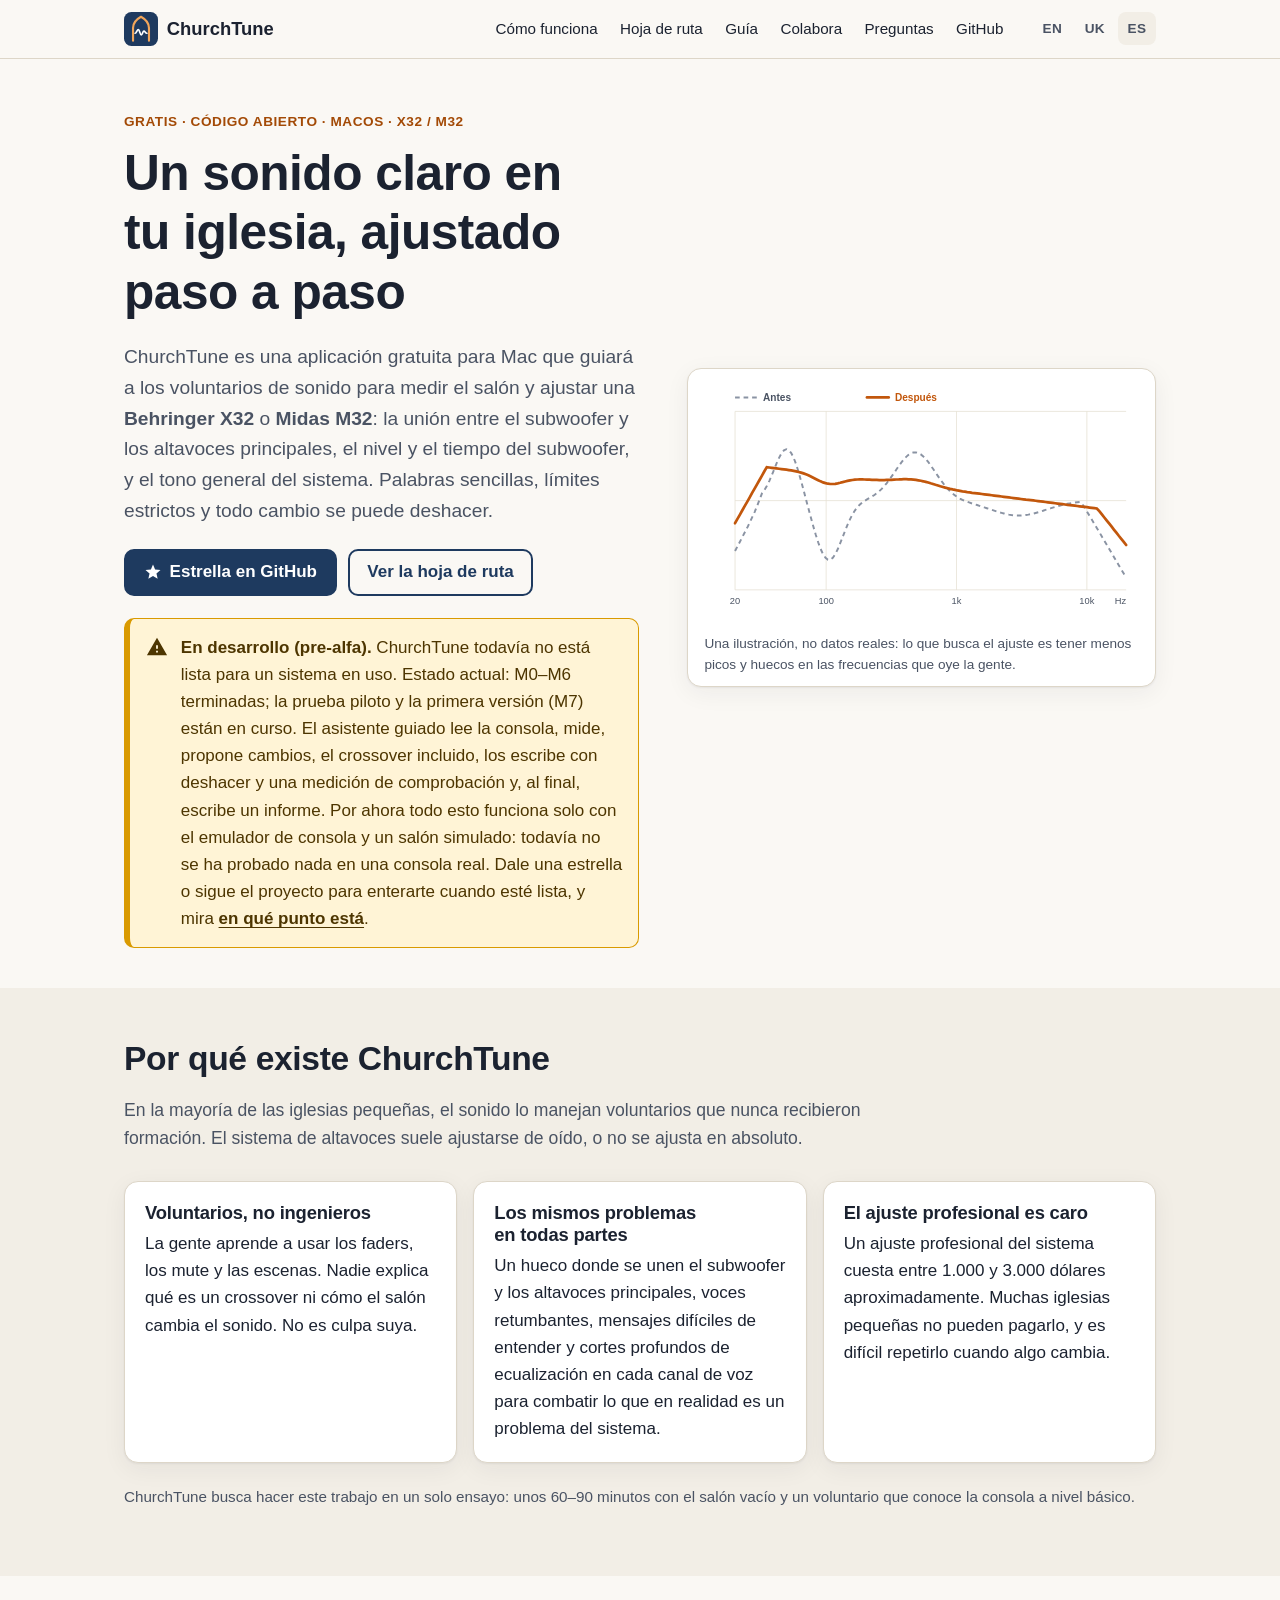
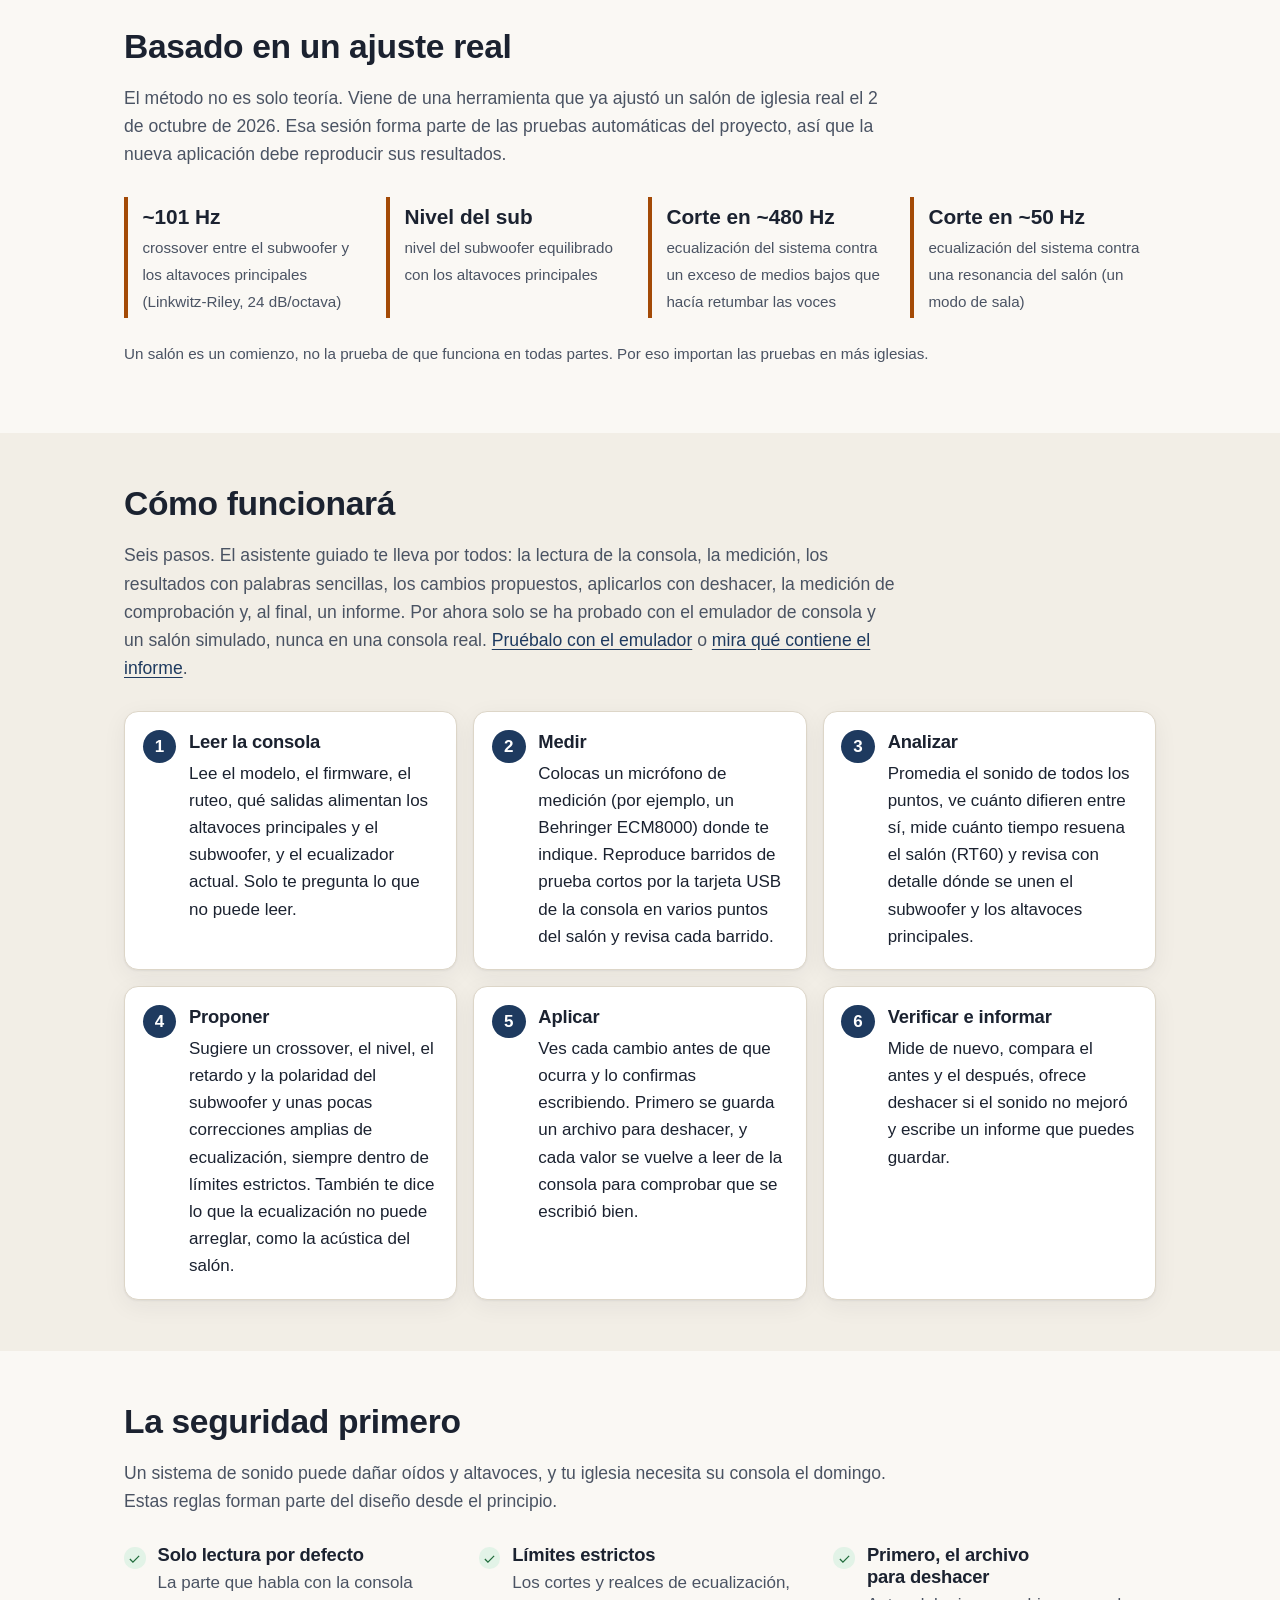
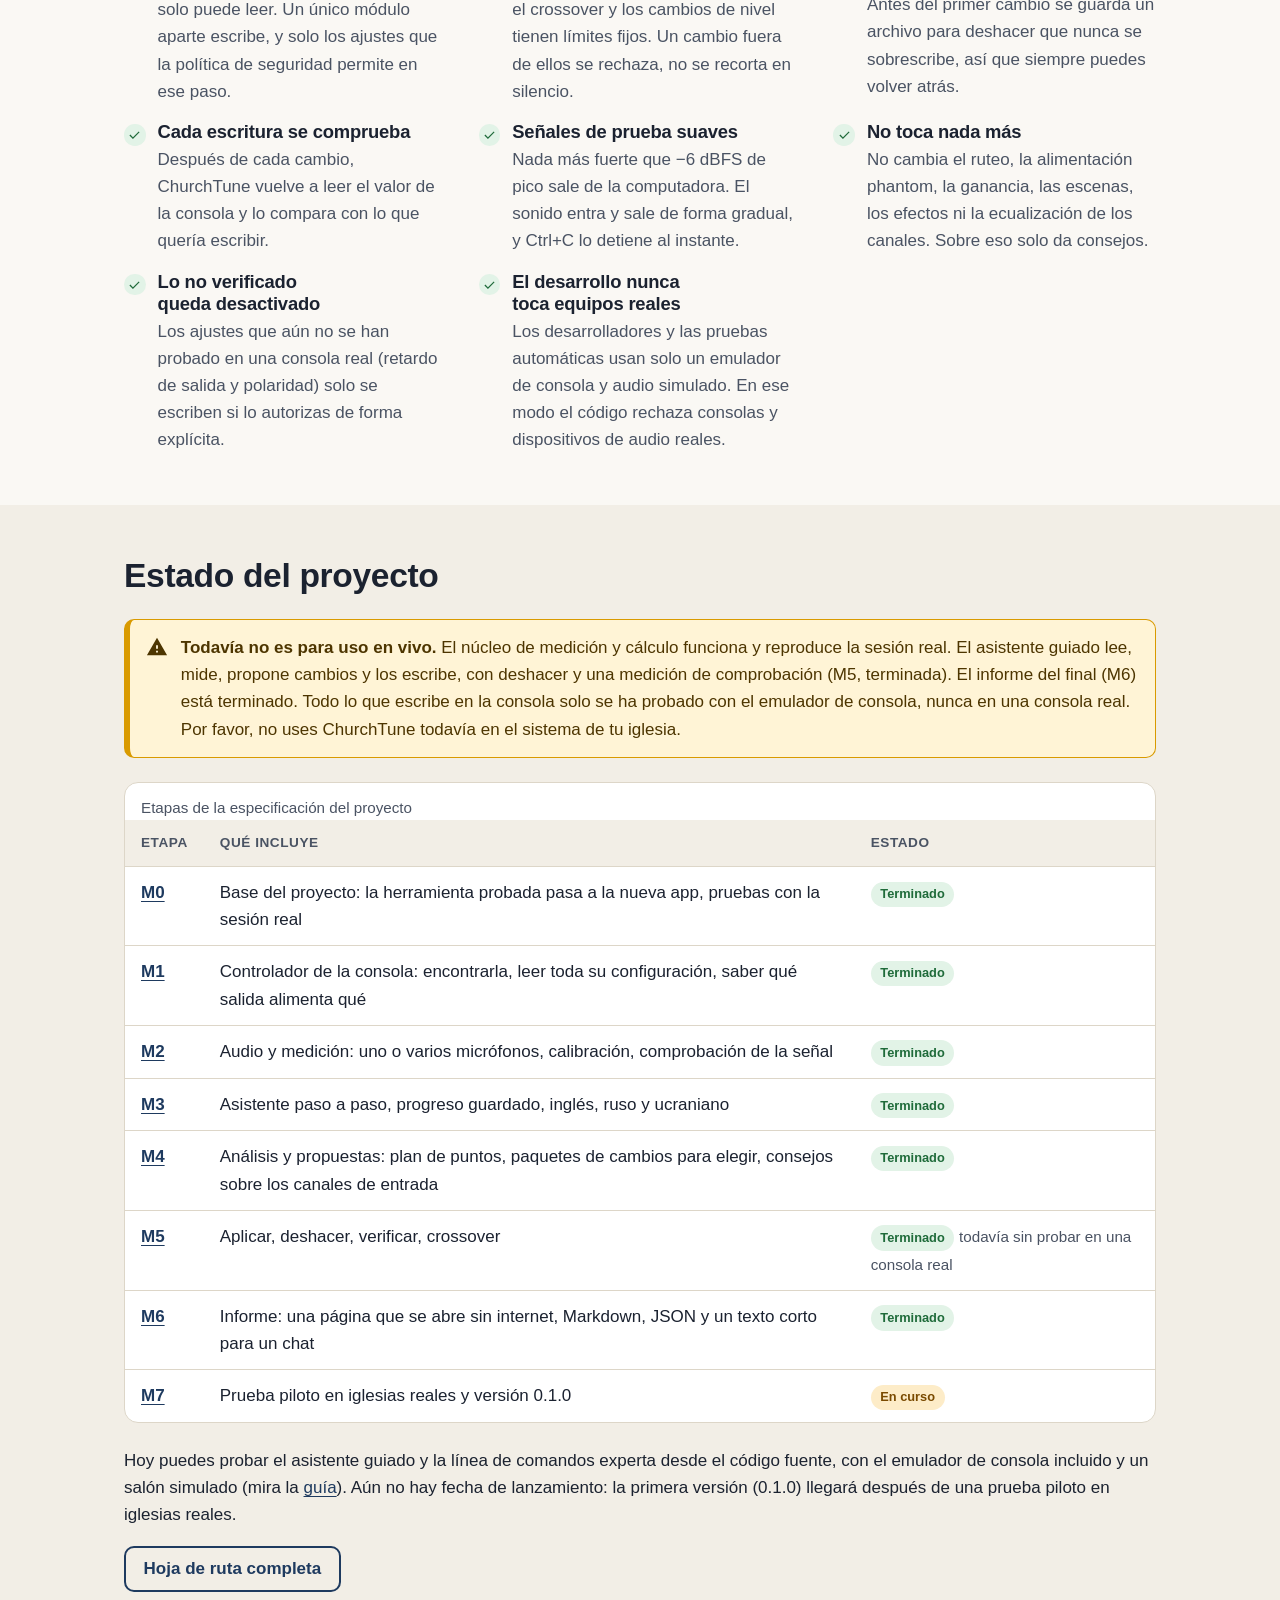
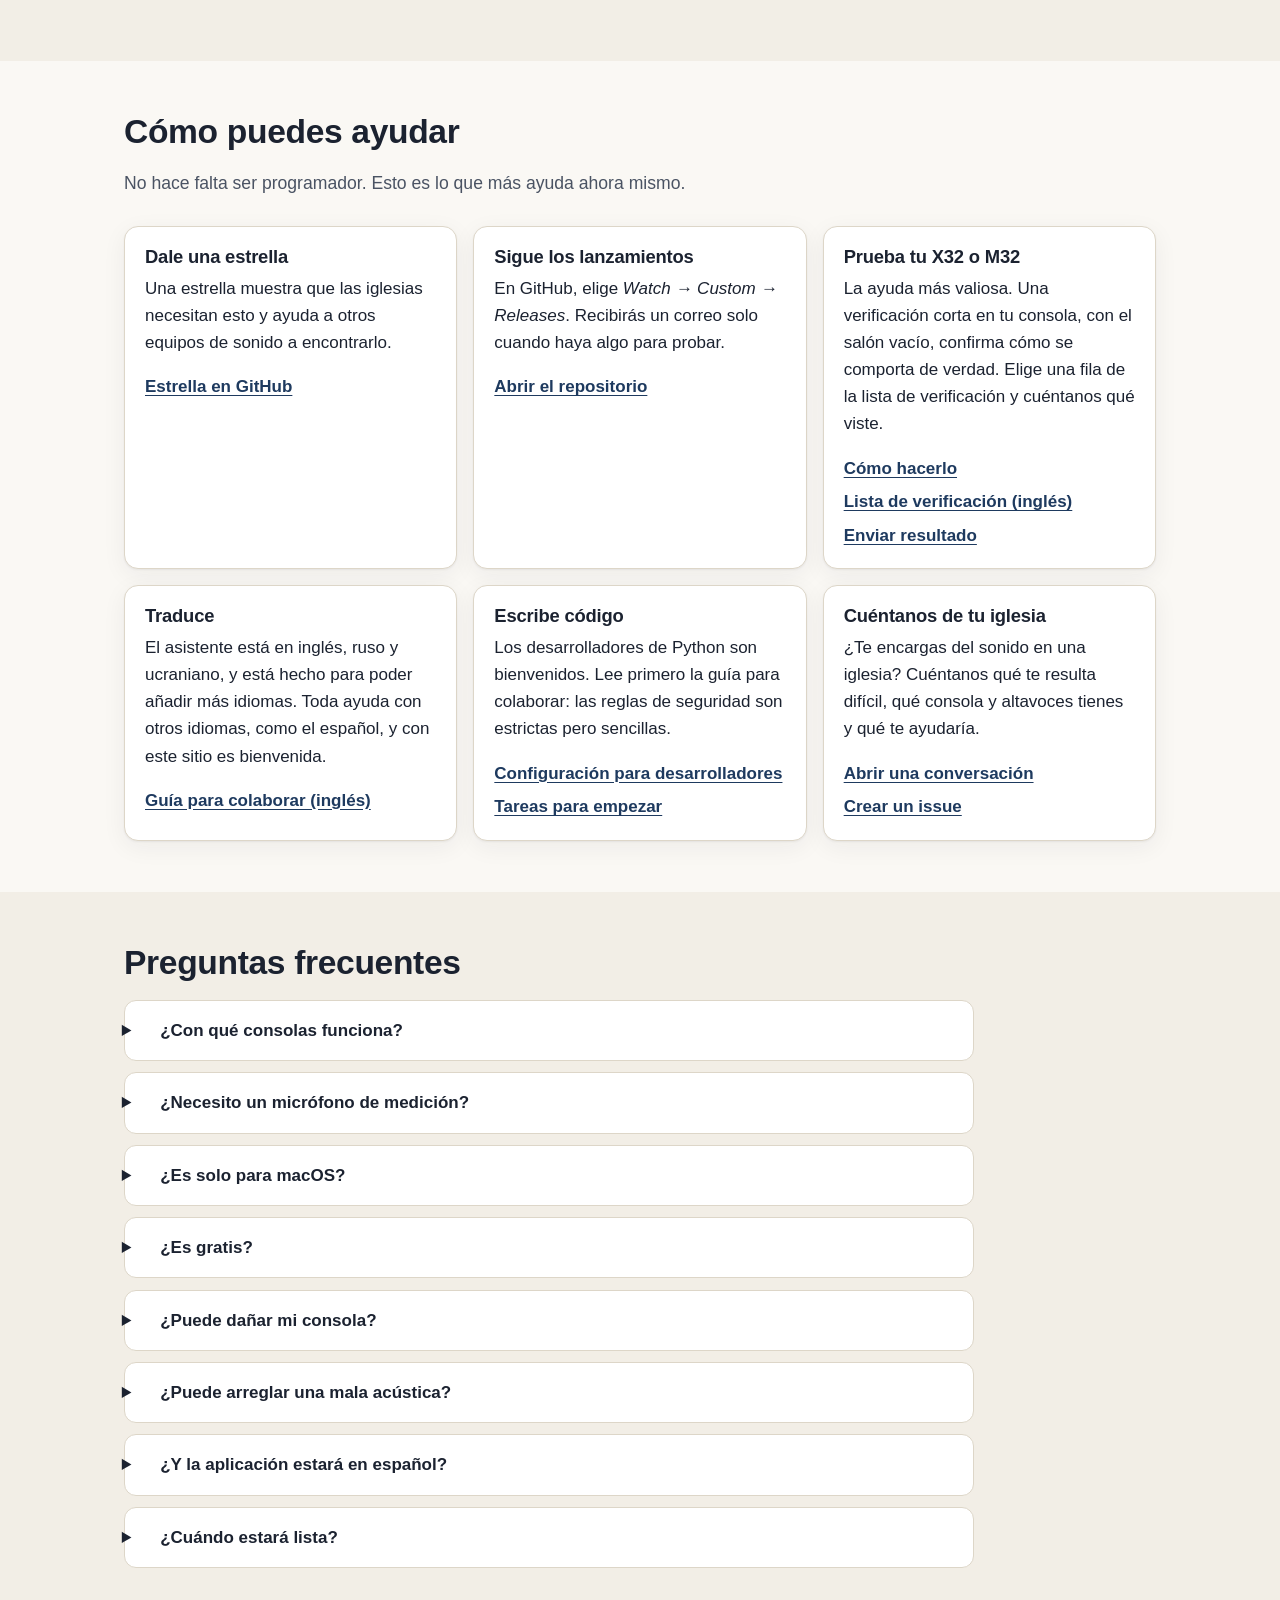
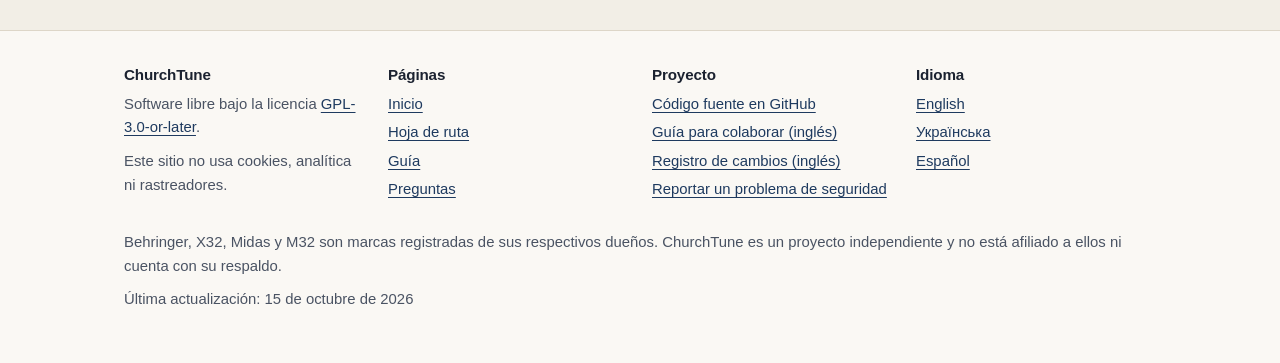
==== commit a8f9a24e: "docs(site): M6 report merged, M7 pilot under way" ====
--- a/site/es/index.html
+++ b/site/es/index.html
@@ -52,7 +52,7 @@
 <a class="btn btn-primary" href="https://github.com/mihailShumilov/ChurchAutoTune"><svg viewBox="0 0 24 24" aria-hidden="true"><path d="M12 17.3 18.2 21l-1.6-7 5.4-4.7-7.2-.6L12 2 9.2 8.7 2 9.3 7.4 14l-1.6 7z"/></svg>Estrella en GitHub</a>
 <a class="btn btn-ghost" href="../es/roadmap/">Ver la hoja de ruta</a>
 </div>
-<div class="notice" role="note"><svg viewBox="0 0 24 24" aria-hidden="true"><path d="M1 21h22L12 2 1 21zm12-3h-2v-2h2v2zm0-4h-2v-4h2v4z"/></svg><p><strong>En desarrollo (pre-alfa).</strong> ChurchTune todavía no está lista para un sistema en uso. Estado actual: M0–M5 terminadas y el informe (M6) en revisión. El asistente guiado lee la consola, mide, propone cambios, el crossover incluido, los escribe con deshacer y una medición de comprobación y, al final, escribe un informe. Por ahora todo esto funciona solo con el emulador de consola y un salón simulado: todavía no se ha probado nada en una consola real. Dale una estrella o sigue el proyecto para enterarte cuando esté lista, y mira <a href="../es/roadmap/">en qué punto está</a>.</p></div>
+<div class="notice" role="note"><svg viewBox="0 0 24 24" aria-hidden="true"><path d="M1 21h22L12 2 1 21zm12-3h-2v-2h2v2zm0-4h-2v-4h2v4z"/></svg><p><strong>En desarrollo (pre-alfa).</strong> ChurchTune todavía no está lista para un sistema en uso. Estado actual: M0–M6 terminadas; la prueba piloto y la primera versión (M7) están en curso. El asistente guiado lee la consola, mide, propone cambios, el crossover incluido, los escribe con deshacer y una medición de comprobación y, al final, escribe un informe. Por ahora todo esto funciona solo con el emulador de consola y un salón simulado: todavía no se ha probado nada en una consola real. Dale una estrella o sigue el proyecto para enterarte cuando esté lista, y mira <a href="../es/roadmap/">en qué punto está</a>.</p></div>
 </div>
 <figure class="figure">
 <svg class="chart" viewBox="0 0 560 300" role="img" aria-labelledby="chart-title chart-desc"><title id="chart-title">Ilustración de una respuesta en frecuencia antes y después del ajuste</title><desc id="chart-desc">Un ejemplo dibujado, no una medición: la curva punteada tiene un pico en los graves profundos, un hueco donde se unen el subwoofer y los altavoces principales y una joroba en los medios bajos; la curva continua es suave y baja poco a poco.</desc><line class="grid" x1="40.0" y1="34" x2="40.0" y2="264"/><text class="axis-label" x="40.0" y="282" text-anchor="middle">20</text><line class="grid" x1="157.4" y1="34" x2="157.4" y2="264"/><text class="axis-label" x="157.4" y="282" text-anchor="middle">100</text><line class="grid" x1="325.4" y1="34" x2="325.4" y2="264"/><text class="axis-label" x="325.4" y="282" text-anchor="middle">1k</text><line class="grid" x1="493.4" y1="34" x2="493.4" y2="264"/><text class="axis-label" x="493.4" y="282" text-anchor="middle">10k</text><line class="grid" x1="40" y1="264.0" x2="544" y2="264.0"/><line class="grid" x1="40" y1="149.0" x2="544" y2="149.0"/><line class="grid" x1="40" y1="34.0" x2="544" y2="34.0"/><text class="axis-label" x="544" y="282" text-anchor="end">Hz</text><line class="before" x1="40" y1="16" x2="68" y2="16"/><text class="legend legend-before" x="76" y="20">Antes</text><line class="after" x1="210" y1="16" x2="238" y2="16"/><text class="legend legend-after" x="246" y="20">Después</text><path class="before" d="M40.0,214.0 L43.1,208.0 L46.3,202.0 L49.4,195.9 L52.6,189.8 L55.8,183.7 L58.9,177.3 L62.0,170.7 L65.2,163.7 L68.3,156.2 L71.5,148.0 L74.7,139.6 L77.8,135.4 L80.9,130.2 L84.1,123.8 L87.2,116.6 L90.4,108.8 L93.5,101.1 L96.7,93.9 L99.8,88.1 L103.0,84.2 L106.2,82.7 L109.3,83.8 L112.4,87.7 L115.6,94.0 L118.8,102.4 L121.9,112.3 L125.0,123.3 L128.2,134.9 L131.3,146.9 L134.5,158.8 L137.7,170.6 L140.8,182.0 L143.9,192.7 L147.1,202.6 L150.2,211.1 L153.4,218.0 L156.6,222.7 L159.7,225.1 L162.8,225.1 L166.0,222.6 L169.1,218.0 L172.3,211.7 L175.4,204.2 L178.6,196.1 L181.8,187.9 L184.9,180.2 L188.1,173.1 L191.2,167.0 L194.4,161.8 L197.5,157.6 L200.6,154.3 L203.8,151.6 L206.9,149.4 L210.1,147.4 L213.2,145.6 L216.4,143.7 L219.6,141.7 L222.7,139.4 L225.9,136.8 L229.0,133.8 L232.1,130.4 L235.3,126.7 L238.4,122.5 L241.6,118.1 L244.8,113.6 L247.9,108.9 L251.1,104.3 L254.2,100.0 L257.4,96.0 L260.5,92.6 L263.6,89.9 L266.8,87.9 L269.9,86.9 L273.1,86.8 L276.2,87.6 L279.4,89.4 L282.6,92.0 L285.7,95.3 L288.9,99.1 L292.0,103.5 L295.1,108.0 L298.3,112.7 L301.5,117.4 L304.6,121.9 L307.8,126.2 L310.9,130.2 L314.0,133.8 L317.2,137.0 L320.4,139.8 L323.5,142.3 L326.6,144.4 L329.8,146.3 L333.0,147.9 L336.1,149.3 L339.2,150.5 L342.4,151.6 L345.5,152.7 L348.7,153.7 L351.9,154.7 L355.0,155.7 L358.1,156.7 L361.3,157.8 L364.5,158.8 L367.6,159.8 L370.8,160.9 L373.9,161.9 L377.0,162.9 L380.2,163.9 L383.4,164.8 L386.5,165.6 L389.6,166.4 L392.8,167.0 L396.0,167.5 L399.1,167.9 L402.2,168.1 L405.4,168.2 L408.5,168.1 L411.7,167.9 L414.9,167.5 L418.0,167.0 L421.1,166.4 L424.3,165.7 L427.4,164.9 L430.6,164.0 L433.8,163.1 L436.9,162.1 L440.0,161.0 L443.2,160.0 L446.4,159.0 L449.5,158.0 L452.6,157.1 L455.8,156.2 L459.0,155.3 L462.1,154.5 L465.2,153.8 L468.4,153.1 L471.6,152.5 L474.7,152.0 L477.9,151.5 L481.0,151.1 L484.1,150.7 L487.3,153.1 L490.5,158.2 L493.6,163.3 L496.8,168.5 L499.9,173.7 L503.0,179.0 L506.2,184.3 L509.4,189.6 L512.5,194.9 L515.6,200.2 L518.8,205.5 L522.0,210.9 L525.1,216.2 L528.2,221.6 L531.4,226.9 L534.5,232.3 L537.7,237.6 L540.9,243.0 L544.0,248.4"/><path class="after" d="M40.0,178.1 L43.1,172.6 L46.3,167.0 L49.4,161.4 L52.6,155.8 L55.8,150.3 L58.9,144.7 L62.0,139.1 L65.2,133.5 L68.3,128.0 L71.5,122.4 L74.7,116.8 L77.8,111.2 L80.9,105.9 L84.1,106.3 L87.2,106.7 L90.4,107.1 L93.5,107.5 L96.7,107.9 L99.8,108.3 L103.0,108.7 L106.2,109.1 L109.3,109.6 L112.4,110.1 L115.6,110.7 L118.8,111.3 L121.9,112.1 L125.0,112.9 L128.2,113.9 L131.3,115.1 L134.5,116.4 L137.7,117.9 L140.8,119.5 L143.9,121.1 L147.1,122.7 L150.2,124.2 L153.4,125.5 L156.6,126.5 L159.7,127.2 L162.8,127.6 L166.0,127.6 L169.1,127.3 L172.3,126.7 L175.4,126.0 L178.6,125.2 L181.8,124.3 L184.9,123.6 L188.1,122.9 L191.2,122.4 L194.4,122.0 L197.5,121.8 L200.6,121.7 L203.8,121.7 L206.9,121.8 L210.1,121.9 L213.2,122.0 L216.4,122.2 L219.6,122.3 L222.7,122.4 L225.9,122.5 L229.0,122.5 L232.1,122.5 L235.3,122.4 L238.4,122.3 L241.6,122.2 L244.8,122.0 L247.9,121.8 L251.1,121.7 L254.2,121.5 L257.4,121.4 L260.5,121.4 L263.6,121.5 L266.8,121.6 L269.9,121.9 L273.1,122.3 L276.2,122.8 L279.4,123.4 L282.6,124.1 L285.7,124.9 L288.9,125.7 L292.0,126.7 L295.1,127.6 L298.3,128.6 L301.5,129.5 L304.6,130.5 L307.8,131.4 L310.9,132.3 L314.0,133.1 L317.2,133.9 L320.4,134.6 L323.5,135.2 L326.6,135.9 L329.8,136.4 L333.0,137.0 L336.1,137.5 L339.2,138.0 L342.4,138.4 L345.5,138.9 L348.7,139.3 L351.9,139.7 L355.0,140.1 L358.1,140.5 L361.3,140.9 L364.5,141.3 L367.6,141.7 L370.8,142.1 L373.9,142.5 L377.0,142.9 L380.2,143.3 L383.4,143.7 L386.5,144.1 L389.6,144.5 L392.8,144.9 L396.0,145.3 L399.1,145.7 L402.2,146.1 L405.4,146.5 L408.5,146.9 L411.7,147.3 L414.9,147.7 L418.0,148.0 L421.1,148.4 L424.3,148.8 L427.4,149.2 L430.6,149.6 L433.8,150.0 L436.9,150.4 L440.0,150.8 L443.2,151.2 L446.4,151.6 L449.5,152.0 L452.6,152.4 L455.8,152.8 L459.0,153.2 L462.1,153.6 L465.2,154.0 L468.4,154.4 L471.6,154.7 L474.7,155.1 L477.9,155.5 L481.0,155.9 L484.1,156.3 L487.3,156.7 L490.5,157.1 L493.6,157.5 L496.8,157.9 L499.9,158.3 L503.0,158.7 L506.2,159.1 L509.4,162.5 L512.5,166.4 L515.6,170.4 L518.8,174.4 L522.0,178.4 L525.1,182.3 L528.2,186.3 L531.4,190.3 L534.5,194.3 L537.7,198.2 L540.9,202.2 L544.0,206.2"/></svg>
@@ -79,7 +79,7 @@
 <section class="section section-alt" id="how" aria-labelledby="how-title">
 <div class="wrap">
 <h2 id="how-title">Cómo funcionará</h2>
-<p class="section-intro">Seis pasos. El asistente guiado te lleva por todos: la lectura de la consola, la medición, los resultados con palabras sencillas, los cambios propuestos, aplicarlos con deshacer, la medición de comprobación y, al final, un informe (M6, todavía en revisión). Por ahora solo se ha probado con el emulador de consola y un salón simulado, nunca en una consola real. <a href="../es/guide/#try-wizard">Pruébalo con el emulador</a> o <a href="../es/guide/#try-wizard-report">mira qué contiene el informe</a>.</p>
+<p class="section-intro">Seis pasos. El asistente guiado te lleva por todos: la lectura de la consola, la medición, los resultados con palabras sencillas, los cambios propuestos, aplicarlos con deshacer, la medición de comprobación y, al final, un informe. Por ahora solo se ha probado con el emulador de consola y un salón simulado, nunca en una consola real. <a href="../es/guide/#try-wizard">Pruébalo con el emulador</a> o <a href="../es/guide/#try-wizard-report">mira qué contiene el informe</a>.</p>
 <ol class="steps"><li><h3>Leer la consola</h3><p>Lee el modelo, el firmware, el ruteo, qué salidas alimentan los altavoces principales y el subwoofer, y el ecualizador actual. Solo te pregunta lo que no puede leer.</p></li><li><h3>Medir</h3><p>Colocas un micrófono de medición (por ejemplo, un Behringer ECM8000) donde te indique. Reproduce barridos de prueba cortos por la tarjeta USB de la consola en varios puntos del salón y revisa cada barrido.</p></li><li><h3>Analizar</h3><p>Promedia el sonido de todos los puntos, ve cuánto difieren entre sí, mide cuánto tiempo resuena el salón (RT60) y revisa con detalle dónde se unen el subwoofer y los altavoces principales.</p></li><li><h3>Proponer</h3><p>Sugiere un crossover, el nivel, el retardo y la polaridad del subwoofer y unas pocas correcciones amplias de ecualización, siempre dentro de límites estrictos. También te dice lo que la ecualización no puede arreglar, como la acústica del salón.</p></li><li><h3>Aplicar</h3><p>Ves cada cambio antes de que ocurra y lo confirmas escribiendo. Primero se guarda un archivo para deshacer, y cada valor se vuelve a leer de la consola para comprobar que se escribió bien.</p></li><li><h3>Verificar e informar</h3><p>Mide de nuevo, compara el antes y el después, ofrece deshacer si el sonido no mejoró y escribe un informe que puedes guardar.</p></li></ol>
 </div>
 </section>
@@ -93,11 +93,11 @@
 <section class="section section-alt" id="status" aria-labelledby="status-title">
 <div class="wrap">
 <h2 id="status-title">Estado del proyecto</h2>
-<div class="notice" role="note"><svg viewBox="0 0 24 24" aria-hidden="true"><path d="M1 21h22L12 2 1 21zm12-3h-2v-2h2v2zm0-4h-2v-4h2v4z"/></svg><p><strong>Todavía no es para uso en vivo.</strong> El núcleo de medición y cálculo funciona y reproduce la sesión real. El asistente guiado lee, mide, propone cambios y los escribe, con deshacer y una medición de comprobación (M5, terminada). El informe del final (M6) está terminado y en revisión. Todo lo que escribe en la consola solo se ha probado con el emulador de consola, nunca en una consola real. Por favor, no uses ChurchTune todavía en el sistema de tu iglesia.</p></div>
+<div class="notice" role="note"><svg viewBox="0 0 24 24" aria-hidden="true"><path d="M1 21h22L12 2 1 21zm12-3h-2v-2h2v2zm0-4h-2v-4h2v4z"/></svg><p><strong>Todavía no es para uso en vivo.</strong> El núcleo de medición y cálculo funciona y reproduce la sesión real. El asistente guiado lee, mide, propone cambios y los escribe, con deshacer y una medición de comprobación (M5, terminada). El informe del final (M6) está terminado. Todo lo que escribe en la consola solo se ha probado con el emulador de consola, nunca en una consola real. Por favor, no uses ChurchTune todavía en el sistema de tu iglesia.</p></div>
 <div class="table-wrap"><table>
 <caption class="note" style="text-align:left;padding:0.8rem 1rem 0">Etapas de la especificación del proyecto</caption>
 <thead><tr><th scope="col">Etapa</th><th scope="col">Qué incluye</th><th scope="col">Estado</th></tr></thead>
-<tbody><tr><th scope="row"><a href="../es/roadmap/#m0">M0</a></th><td>Base del proyecto: la herramienta probada pasa a la nueva app, pruebas con la sesión real</td><td><span class="badge badge-done">Terminado</span></td></tr><tr><th scope="row"><a href="../es/roadmap/#m1">M1</a></th><td>Controlador de la consola: encontrarla, leer toda su configuración, saber qué salida alimenta qué</td><td><span class="badge badge-done">Terminado</span></td></tr><tr><th scope="row"><a href="../es/roadmap/#m2">M2</a></th><td>Audio y medición: uno o varios micrófonos, calibración, comprobación de la señal</td><td><span class="badge badge-done">Terminado</span></td></tr><tr><th scope="row"><a href="../es/roadmap/#m3">M3</a></th><td>Asistente paso a paso, progreso guardado, inglés, ruso y ucraniano</td><td><span class="badge badge-done">Terminado</span></td></tr><tr><th scope="row"><a href="../es/roadmap/#m4">M4</a></th><td>Análisis y propuestas: plan de puntos, paquetes de cambios para elegir, consejos sobre los canales de entrada</td><td><span class="badge badge-done">Terminado</span></td></tr><tr><th scope="row"><a href="../es/roadmap/#m5">M5</a></th><td>Aplicar, deshacer, verificar, crossover</td><td><span class="badge badge-done">Terminado</span> <span class="note">todavía sin probar en una consola real</span></td></tr><tr><th scope="row"><a href="../es/roadmap/#m6">M6</a></th><td>Informe: una página que se abre sin internet, Markdown, JSON y un texto corto para un chat</td><td><span class="badge badge-done">Terminado, en revisión</span></td></tr><tr><th scope="row"><a href="../es/roadmap/#m7">M7</a></th><td>Prueba piloto en iglesias reales y versión 0.1.0</td><td><span class="badge badge-planned">Planeado</span></td></tr></tbody></table></div>
+<tbody><tr><th scope="row"><a href="../es/roadmap/#m0">M0</a></th><td>Base del proyecto: la herramienta probada pasa a la nueva app, pruebas con la sesión real</td><td><span class="badge badge-done">Terminado</span></td></tr><tr><th scope="row"><a href="../es/roadmap/#m1">M1</a></th><td>Controlador de la consola: encontrarla, leer toda su configuración, saber qué salida alimenta qué</td><td><span class="badge badge-done">Terminado</span></td></tr><tr><th scope="row"><a href="../es/roadmap/#m2">M2</a></th><td>Audio y medición: uno o varios micrófonos, calibración, comprobación de la señal</td><td><span class="badge badge-done">Terminado</span></td></tr><tr><th scope="row"><a href="../es/roadmap/#m3">M3</a></th><td>Asistente paso a paso, progreso guardado, inglés, ruso y ucraniano</td><td><span class="badge badge-done">Terminado</span></td></tr><tr><th scope="row"><a href="../es/roadmap/#m4">M4</a></th><td>Análisis y propuestas: plan de puntos, paquetes de cambios para elegir, consejos sobre los canales de entrada</td><td><span class="badge badge-done">Terminado</span></td></tr><tr><th scope="row"><a href="../es/roadmap/#m5">M5</a></th><td>Aplicar, deshacer, verificar, crossover</td><td><span class="badge badge-done">Terminado</span> <span class="note">todavía sin probar en una consola real</span></td></tr><tr><th scope="row"><a href="../es/roadmap/#m6">M6</a></th><td>Informe: una página que se abre sin internet, Markdown, JSON y un texto corto para un chat</td><td><span class="badge badge-done">Terminado</span></td></tr><tr><th scope="row"><a href="../es/roadmap/#m7">M7</a></th><td>Prueba piloto en iglesias reales y versión 0.1.0</td><td><span class="badge badge-progress">En curso</span></td></tr></tbody></table></div>
 <p>Hoy puedes probar el asistente guiado y la línea de comandos experta desde el código fuente, con el emulador de consola incluido y un salón simulado (mira la <a href="../es/guide/#try-wizard">guía</a>). Aún no hay fecha de lanzamiento: la primera versión (0.1.0) llegará después de una prueba piloto en iglesias reales.</p>
 <p><a class="btn btn-ghost" href="../es/roadmap/">Hoja de ruta completa</a></p>
 </div>
@@ -112,7 +112,7 @@
 <section class="section section-alt" id="faq" aria-labelledby="faq-title">
 <div class="wrap">
 <h2 id="faq-title">Preguntas frecuentes</h2>
-<div class="faq"><details><summary>¿Con qué consolas funciona?</summary><div><p>Se está construyendo para la familia Behringer X32 y Midas M32 con firmware 4.x y una tarjeta de audio USB (como la X-USB de la X32). Hasta ahora el método se ha usado en una X32 Producer. Los demás modelos necesitan verificaciones en equipo real; por eso tus reportes son tan importantes. Otras consolas, como X Air, WING, Allen &amp; Heath o Yamaha, no forman parte de la primera versión.</p></div></details><details><summary>¿Necesito un micrófono de medición?</summary><div><p>Sí, por ejemplo un Behringer ECM8000 conectado a una entrada de la consola. Basta con un micrófono: lo vas moviendo de un punto a otro. ChurchTune también puede usar varios a la vez, calibrados entre sí (por ahora probado solo con micrófonos simulados). Un micrófono de voz no sirve, porque no está hecho para captar todas las frecuencias por igual.</p></div></details><details><summary>¿Es solo para macOS?</summary><div><p>Sí, la aplicación está pensada para una Mac conectada a la consola. El núcleo está escrito para poder funcionar en otros sistemas, y las pruebas automáticas también corren en Linux, pero Windows y Linux no tendrán soporte en la primera versión.</p></div></details><details><summary>¿Es gratis?</summary><div><p>Sí. Es gratuita y de código abierto, bajo la licencia <a href="https://github.com/mihailShumilov/ChurchAutoTune/blob/main/LICENSE">GPL-3.0-or-later</a>. Sin cuentas, sin suscripciones y sin telemetría.</p></div></details><details><summary>¿Puede dañar mi consola?</summary><div><p>Está diseñada para que no ocurra. Solo cambia unos pocos ajustes del sistema dentro de límites estrictos, guarda primero un archivo para deshacer y comprueba cada valor después de escribirlo. Nunca toca el ruteo, la ganancia, la alimentación phantom ni las escenas. Pero está en pre-alfa: no la uses todavía en un sistema en uso y guarda una escena en la consola antes de cualquier prueba.</p></div></details><details><summary>¿Puede arreglar una mala acústica?</summary><div><p>No. La ecualización puede suavizar algunos problemas, pero no elimina el eco ni una reverberación larga y confusa. ChurchTune mide cuánto resuena el salón y te dice con claridad lo que la ecualización no puede arreglar.</p></div></details><details><summary>¿Y la aplicación estará en español?</summary><div><p>Los idiomas previstos para la primera versión son inglés, ruso y ucraniano, pero la aplicación está preparada para añadir cualquier idioma. Si quieres ayudar con la traducción al español, cuéntanoslo en GitHub.</p></div></details><details><summary>¿Cuándo estará lista?</summary><div><p>Todavía no hay fecha. M0–M5 están terminadas: el asistente guiado, las propuestas, aplicar los cambios con deshacer, la medición de comprobación y la medición separada del subwoofer y los altavoces principales. Nada de esto se ha probado todavía en una consola real. El informe (M6) está terminado y en revisión. La primera versión (0.1.0) llegará después de una prueba piloto en iglesias reales (M7). Sigue la <a href="../es/roadmap/">hoja de ruta</a> y los lanzamientos en GitHub.</p></div></details></div>
+<div class="faq"><details><summary>¿Con qué consolas funciona?</summary><div><p>Se está construyendo para la familia Behringer X32 y Midas M32 con firmware 4.x y una tarjeta de audio USB (como la X-USB de la X32). Hasta ahora el método se ha usado en una X32 Producer. Los demás modelos necesitan verificaciones en equipo real; por eso tus reportes son tan importantes. Otras consolas, como X Air, WING, Allen &amp; Heath o Yamaha, no forman parte de la primera versión.</p></div></details><details><summary>¿Necesito un micrófono de medición?</summary><div><p>Sí, por ejemplo un Behringer ECM8000 conectado a una entrada de la consola. Basta con un micrófono: lo vas moviendo de un punto a otro. ChurchTune también puede usar varios a la vez, calibrados entre sí (por ahora probado solo con micrófonos simulados). Un micrófono de voz no sirve, porque no está hecho para captar todas las frecuencias por igual.</p></div></details><details><summary>¿Es solo para macOS?</summary><div><p>Sí, la aplicación está pensada para una Mac conectada a la consola. El núcleo está escrito para poder funcionar en otros sistemas, y las pruebas automáticas también corren en Linux, pero Windows y Linux no tendrán soporte en la primera versión.</p></div></details><details><summary>¿Es gratis?</summary><div><p>Sí. Es gratuita y de código abierto, bajo la licencia <a href="https://github.com/mihailShumilov/ChurchAutoTune/blob/main/LICENSE">GPL-3.0-or-later</a>. Sin cuentas, sin suscripciones y sin telemetría.</p></div></details><details><summary>¿Puede dañar mi consola?</summary><div><p>Está diseñada para que no ocurra. Solo cambia unos pocos ajustes del sistema dentro de límites estrictos, guarda primero un archivo para deshacer y comprueba cada valor después de escribirlo. Nunca toca el ruteo, la ganancia, la alimentación phantom ni las escenas. Pero está en pre-alfa: no la uses todavía en un sistema en uso y guarda una escena en la consola antes de cualquier prueba.</p></div></details><details><summary>¿Puede arreglar una mala acústica?</summary><div><p>No. La ecualización puede suavizar algunos problemas, pero no elimina el eco ni una reverberación larga y confusa. ChurchTune mide cuánto resuena el salón y te dice con claridad lo que la ecualización no puede arreglar.</p></div></details><details><summary>¿Y la aplicación estará en español?</summary><div><p>Los idiomas previstos para la primera versión son inglés, ruso y ucraniano, pero la aplicación está preparada para añadir cualquier idioma. Si quieres ayudar con la traducción al español, cuéntanoslo en GitHub.</p></div></details><details><summary>¿Cuándo estará lista?</summary><div><p>Todavía no hay fecha. M0–M5 están terminadas: el asistente guiado, las propuestas, aplicar los cambios con deshacer, la medición de comprobación y la medición separada del subwoofer y los altavoces principales. Nada de esto se ha probado todavía en una consola real. El informe (M6) también está terminado. La primera versión (0.1.0) llegará después de una prueba piloto en iglesias reales (M7). Sigue la <a href="../es/roadmap/">hoja de ruta</a> y los lanzamientos en GitHub.</p></div></details></div>
 </div>
 </section>
 </main>
